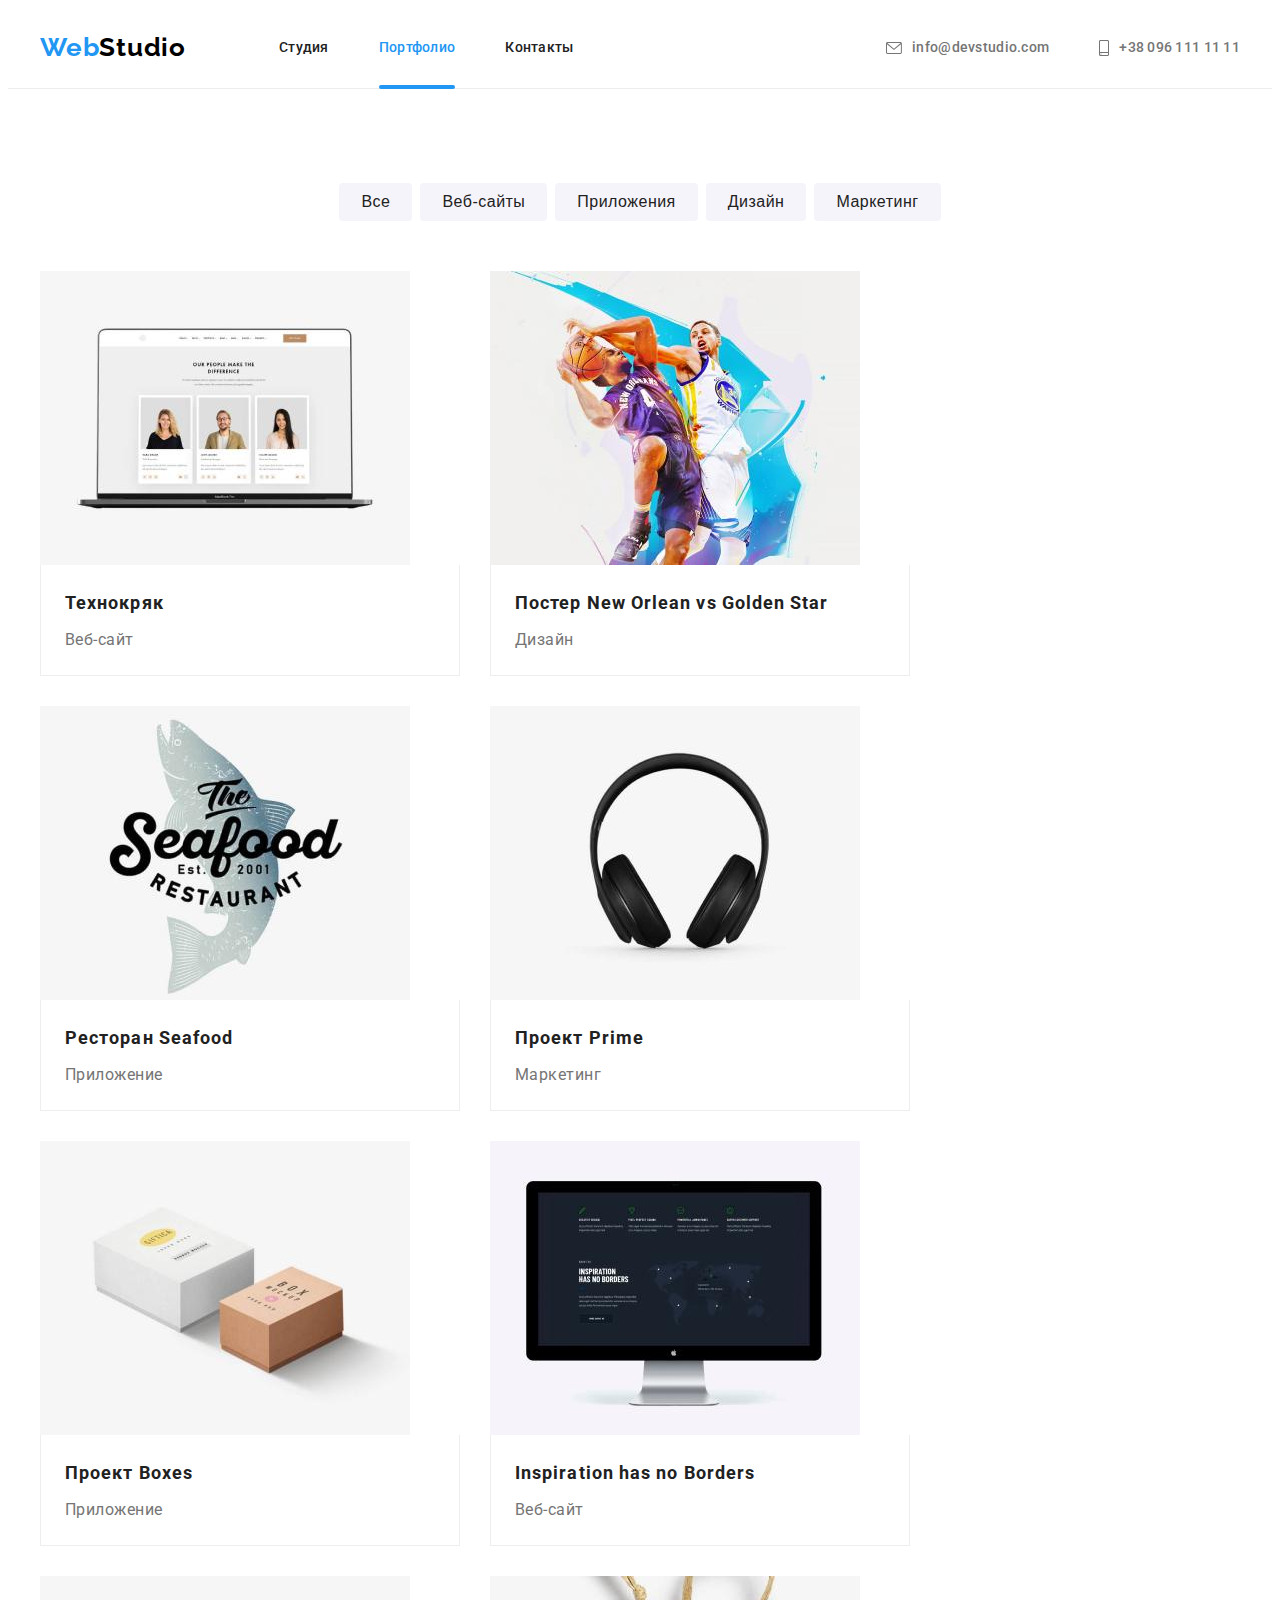
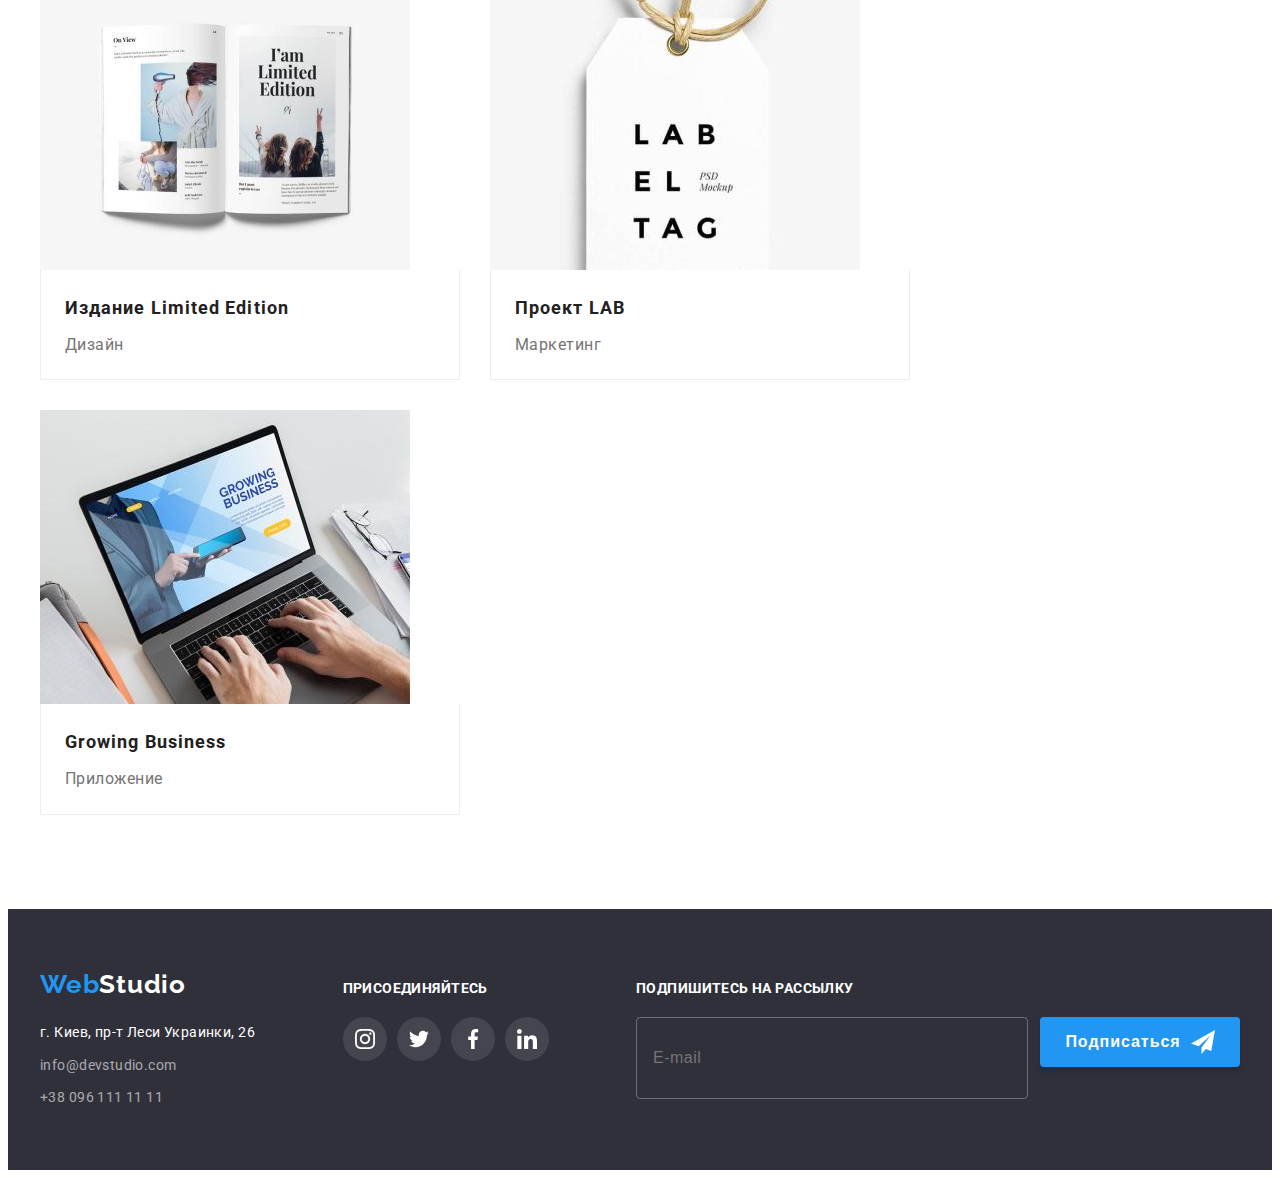
==== portfolio.html @ a5226fcf "переносит материалы дз7" ====
<!DOCTYPE html>
<html lang="en">
  <head>
    <meta charset="UTF-8" />
    <meta http-equiv="X-UA-Compatible" content="IE=edge" />
    <meta name="viewport" content="width=device-width, initial-scale=1.0" />
    <title>WebStudio</title>
    <link rel="preconnect" href="https://fonts.googleapis.com" />
    <link rel="preconnect" href="https://fonts.gstatic.com" crossorigin />
    <link
      href="https://fonts.googleapis.com/css2?family=Raleway:wght@700&family=Roboto:wght@400;500;700;900&display=swap"
      rel="stylesheet"
    />
    <link
      rel="stylesheet"
      href="https://cdnjs.cloudflare.com/ajax/libs/modern-normalize/1.1.0/modern-normalize.min.css"
      integrity="sha512-wpPYUAdjBVSE4KJnH1VR1HeZfpl1ub8YT/NKx4PuQ5NmX2tKuGu6U/JRp5y+Y8XG2tV+wKQpNHVUX03MfMFn9Q=="
      crossorigin="anonymous"
      referrerpolicy="no-referrer"
    />
    <link rel="stylesheet" href="./css/main.min.css" />
  </head>
  <body>
    <!-- шапка -->
    <header class="header">
      <div class="container header__container">
        <nav class="nav">
          <a
            href="./index.html"
            lang="en"
            class="logo logo--light-theme header__logo link"
            ><span class="logo--firstpart">Web</span>Studio</a
          >
          <ul class="list nav__list">
            <li class="nav__item">
              <a href="./index.html" class="nav__link link">Студия</a>
            </li>
            <li class="nav__item">
              <a
                href="./portfolio.html"
                class="nav__link link nav__link--active"
                >Портфолио</a
              >
            </li>
            <li class="nav__item">
              <a href="" class="nav__link link">Контакты</a>
            </li>
          </ul>
        </nav>
        <ul class="list header__contacts">
          <li class="header__item">
            <a href="mailto:info@devstudio.com" class="header__link link">
              <svg class="header__icon" width="16" height="12">
                <use href="./images/sprite.svg#icon-mail"></use>
              </svg>
              info@devstudio.com</a
            >
          </li>
          <li class="header__item">
            <a href="tel:+380961111111" class="header__link link">
              <svg class="header__icon" width="10" height="16">
                <use href="./images/sprite.svg#icon-smartphone"></use>
              </svg>
              +38 096 111 11 11</a
            >
          </li>
        </ul>
      </div>
    </header>

    <main>
      <section class="section">
        <div class="container">
          <h1 class="visually-hidden">Портфолио</h1>
          <!-- фильтр -->
          <ul class="list filter">
            <li class="filter__item">
              <button type="button" class="filter__btn">Все</button>
            </li>
            <li class="filter__item">
              <button type="button" class="filter__btn">Веб-сайты</button>
            </li>
            <li class="filter__item">
              <button type="button" class="filter__btn">Приложения</button>
            </li>
            <li class="filter__item">
              <button type="button" class="filter__btn">Дизайн</button>
            </li>
            <li class="filter__item">
              <button type="button" class="filter__btn">Маркетинг</button>
            </li>
          </ul>

          <!-- превью работ -->

          <ul class="list portfolio container__portfolio">
            <li class="card">
              <a href="" class="link">
                <div class="card__img">
                  <img
                    src="./images/tehnokryak.jpg"
                    alt="Технокряк"
                    width="370"
                    height="294"
                  />
                  <p class="card__overlay">
                    Технокряк это современная площадка распространения
                    коронавируса. Компании используют эту платформу для
                    цифрового шпионажа и атак на защищённые сервера конкурентов.
                  </p>
                </div>
                <div class="card__wrapper">
                  <h2 class="card__title">Технокряк</h2>
                  <p class="card__subtitle">Веб-сайт</p>
                </div>
              </a>
            </li>
            <li class="card">
              <a href="" class="link">
                <div class="card__img">
                  <img
                    src="./images/new-orlean.jpg"
                    alt="Постер New Orlean vs Golden Star"
                    width="370"
                    height="294"
                  />
                  <p class="card__overlay">
                    Технокряк это современная площадка распространения
                    коронавируса. Компании используют эту платформу для
                    цифрового шпионажа и атак на защищённые сервера конкурентов.
                  </p>
                </div>
                <div class="card__wrapper">
                  <h2 class="card__title">Постер New Orlean vs Golden Star</h2>
                  <p class="card__subtitle">Дизайн</p>
                </div>
              </a>
            </li>
            <li class="card">
              <a href="" class="link">
                <div class="card__img">
                  <img
                    src="./images/seafood.jpg"
                    alt="Ресторан Seafood"
                    width="370"
                    height="294"
                  />
                  <p class="card__overlay">
                    Технокряк это современная площадка распространения
                    коронавируса. Компании используют эту платформу для
                    цифрового шпионажа и атак на защищённые сервера конкурентов.
                  </p>
                </div>
                <div class="card__wrapper">
                  <h2 class="card__title">Ресторан Seafood</h2>
                  <p class="card__subtitle">Приложение</p>
                </div>
              </a>
            </li>
            <li class="card">
              <a href="" class="link">
                <div class="card__img">
                  <img
                    src="./images/prime.jpg"
                    alt="Проект Prime"
                    width="370"
                    height="294"
                  />
                  <p class="card__overlay">
                    Технокряк это современная площадка распространения
                    коронавируса. Компании используют эту платформу для
                    цифрового шпионажа и атак на защищённые сервера конкурентов.
                  </p>
                </div>
                <div class="card__wrapper">
                  <h2 class="card__title">Проект Prime</h2>
                  <p class="card__subtitle">Маркетинг</p>
                </div>
              </a>
            </li>
            <li class="card">
              <a href="" class="link">
                <div class="card__img">
                  <img
                    src="./images/boxes.jpg"
                    alt="Проект Boxes"
                    width="370"
                    height="294"
                  />
                  <p class="card__overlay">
                    Технокряк это современная площадка распространения
                    коронавируса. Компании используют эту платформу для
                    цифрового шпионажа и атак на защищённые сервера конкурентов.
                  </p>
                </div>
                <div class="card__wrapper">
                  <h2 class="card__title">Проект Boxes</h2>
                  <p class="card__subtitle">Приложение</p>
                </div>
              </a>
            </li>
            <li class="card">
              <a href="" class="link">
                <div class="card__img">
                  <img
                    src="./images/inspiration.jpg"
                    alt="Inspiration has no Borders"
                    width="370"
                    height="294"
                  />
                  <p class="card__overlay">
                    Технокряк это современная площадка распространения
                    коронавируса. Компании используют эту платформу для
                    цифрового шпионажа и атак на защищённые сервера конкурентов.
                  </p>
                </div>
                <div class="card__wrapper">
                  <h2 class="card__title">Inspiration has no Borders</h2>
                  <p class="card__subtitle">Веб-сайт</p>
                </div>
              </a>
            </li>
            <li class="card">
              <a href="" class="link">
                <div class="card__img">
                  <img
                    src="./images/limited-edition.jpg"
                    alt="Издание Limited Edition"
                    width="370"
                    height="294"
                  />
                  <p class="card__overlay">
                    Технокряк это современная площадка распространения
                    коронавируса. Компании используют эту платформу для
                    цифрового шпионажа и атак на защищённые сервера конкурентов.
                  </p>
                </div>
                <div class="card__wrapper">
                  <h2 class="card__title">Издание Limited Edition</h2>
                  <p class="card__subtitle">Дизайн</p>
                </div>
              </a>
            </li>
            <li class="card">
              <a href="" class="link">
                <div class="card__img">
                  <img
                    src="./images/lab.jpg"
                    alt="Проект LAB"
                    width="370"
                    height="294"
                  />
                  <p class="card__overlay">
                    Технокряк это современная площадка распространения
                    коронавируса. Компании используют эту платформу для
                    цифрового шпионажа и атак на защищённые сервера конкурентов.
                  </p>
                </div>
                <div class="card__wrapper">
                  <h2 class="card__title">Проект LAB</h2>
                  <p class="card__subtitle">Маркетинг</p>
                </div>
              </a>
            </li>
            <li class="card">
              <a href="" class="link">
                <div class="card__img">
                  <img
                    src="./images/growing-business.jpg"
                    alt="Growing Business"
                    width="370"
                    height="294"
                  />
                  <p class="card__overlay">
                    Технокряк это современная площадка распространения
                    коронавируса. Компании используют эту платформу для
                    цифрового шпионажа и атак на защищённые сервера конкурентов.
                  </p>
                </div>
                <div class="card__wrapper">
                  <h2 class="card__title">Growing Business</h2>
                  <p class="card__subtitle">Приложение</p>
                </div>
              </a>
            </li>
          </ul>
        </div>
      </section>
    </main>

    <!-- футер -->
    <footer class="footer">
      <div class="container footer__wrapper-general">
        <div class="footer__wrapper-left">
          <a href="" lang="en" class="logo footer__logo logo--dark-theme link"
            ><span class="logo--firstpart">Web</span>Studio</a
          >
          <address>
            <ul class="list">
              <li class="footer__address">
                <a
                  href="https://goo.gl/maps/CYhY1CC53SYA7jMLA"
                  target="_blank"
                  rel="noopener noreferrer"
                  class="footer__link footer__link--map link"
                  >г. Киев, пр-т Леси Украинки, 26</a
                >
              </li>
              <li class="footer__address">
                <a
                  href="mailto:info@devstudio.com"
                  class="footer__link footer__link--contact link"
                  >info@devstudio.com</a
                >
              </li>
              <li class="footer__address">
                <a
                  href="tel:+380961111111"
                  class="footer__link footer__link--contact link"
                  >+38 096 111 11 11</a
                >
              </li>
            </ul>
          </address>
        </div>
        <div class="footer__wrapper-center">
          <p lang="en" class="footer__title">присоединяйтесь</p>
          <ul class="social-list list">
            <li class="social-list__item">
              <a
                href=""
                class="social-list__link social-list__link--theme-dark"
              >
                <svg
                  class="social-list__icon social-list__icon--theme-dark"
                  width="20"
                  height="20"
                >
                  <use href="./images/sprite.svg#icon-instagram"></use>
                </svg>
              </a>
            </li>
            <li class="social-list__item">
              <a
                href=""
                class="social-list__link social-list__link--theme-dark"
              >
                <svg
                  class="social-list__icon social-list__icon--theme-dark"
                  width="20"
                  height="20"
                >
                  <use href="./images/sprite.svg#icon-twitter"></use>
                </svg>
              </a>
            </li>
            <li class="social-list__item">
              <a
                href=""
                class="social-list__link social-list__link--theme-dark"
              >
                <svg
                  class="social-list__icon social-list__icon--theme-dark"
                  width="20"
                  height="20"
                >
                  <use href="./images/sprite.svg#icon-facebook"></use>
                </svg>
              </a>
            </li>
            <li class="social-list__item">
              <a
                href=""
                class="social-list__link social-list__link--theme-dark"
              >
                <svg
                  class="social-list__icon social-list__icon--theme-dark"
                  width="20"
                  height="20"
                >
                  <use href="./images/sprite.svg#icon-linkedin"></use>
                </svg>
              </a>
            </li>
          </ul>
        </div>
        <div class="footer__wrapper-right">
          <p lang="en" class="footer__title">Подпишитесь на рассылку</p>
          <form action="#" class="footer__form">
            <label class="footer__field">
              <input
                type="email"
                class="footer__input"
                name="email"
                title="Введите электронный адрес в формате XXX@xxx.xxx"
                placeholder="E-mail"
                required
              />
            </label>
            <button class="button" type="submit">
              Подписаться
              <svg class="footer__icon" width="24" height="24">
                <use href="./images/sprite.svg#icon-icon-telegram"></use>
              </svg>
            </button>
          </form>
        </div>
      </div>
    </footer>
  </body>
</html>
---- css/main.min.css ----
:root{--primary-text-color: #212121;--second-text-color: #757575;--third-text-color: #ffffff;--accent-color: #2196f3;--logo-top-color: #000000;--second-decor-color: #f5f4fa;--address-tex-color: rgba(255, 255, 255, 0.6);--first-decor-color: #2f303a;--primary-background-color: #ffffff;--primary-icon-color: #afb1b8;--primary-font-family: "Roboto", sans-serif;--second-font-family: "Raleway", sans-serif;--transition: 250ms cubic-bezier(0.4, 0, 0.2, 1)}.visually-hidden{position:absolute;white-space:nowrap;width:1px;height:1px;overflow:hidden;border:0;padding:0;clip:rect(0 0 0 0);clip-path:inset(50%);margin:-1px}p,ul,h1,h2,h3,h4,h5{margin:0}img{display:block}ul{margin:0;padding:0}body{font-family:var(--primary-font-family)}button{cursor:pointer}.list{list-style:none}.link{text-decoration:none}.container{width:1200px;padding-left:15px;padding-right:15px;margin:0 auto}.section{padding-top:94px;padding-bottom:94px}.section__title{margin-bottom:50px;font-size:36px;line-height:1.17;letter-spacing:.03em;text-align:center;color:var(--primary-text-color)}.logo{font-family:var(--second-font-family);font-weight:700;font-size:26px;line-height:1.2;letter-spacing:.03em}.logo--firstpart{color:var(--accent-color)}.logo--light-theme{color:var(--logo-top-color)}.logo--dark-theme{color:var(--third-text-color)}.header__logo{margin-right:93px}.footer__logo{display:block;margin-bottom:20px}.button{display:flex;align-items:center;justify-content:center;width:200px;height:50px;border:none;border-radius:4px;padding:0;margin-left:auto;margin-right:auto;font-weight:700;font-size:16px;line-height:1.87;letter-spacing:.06em;text-align:center;color:var(--third-text-color);background-color:var(--accent-color);box-shadow:0px 4px 4px rgba(0,0,0,0.15)}.social-list{display:flex;justify-content:center}.social-list__item{width:44px;height:44px}.social-list__item:not(:last-child){margin-right:10px}.social-list__link{width:100%;height:100%;border-radius:50%;display:flex;align-items:center;justify-content:center;transition:background-color var(--transition)}.social-list__link:hover,.social-list__link:focus{background-color:var(--accent-color)}.social-list__icon{fill:var(--primary-icon-color);transition:fill var(--transition)}.social-list__link:hover .social-list__icon,.social-list__link:focus .social-list__icon{fill:var(--third-text-color)}.social-list__link--theme-dark{background-color:rgba(255,255,255,0.1)}.social-list__icon--theme-dark{fill:var(--third-text-color)}.social-list__link--theme-dark:hover .social-list__icon--theme-darkn,.social-list__link--theme-dark:focus .social-list__icon--theme-dark{fill:var(--third-text-color)}.backdrop{position:fixed;top:0;width:100vw;height:100vh;background-color:rgba(0,0,0,0.2);transition:opacity var(--transition),visibility var(--transition)}.backdrop.is-hidden{visibility:hidden;opacity:0;pointer-events:none}.modal{position:absolute;width:528px;min-height:581px;padding:40px;top:50%;left:50%;opacity:1;transform:translate(-50%, -50%);transition:opacity var(--transition);box-shadow:0px 1px 3px rgba(0,0,0,0.12),0px 1px 1px rgba(0,0,0,0.14),0px 2px 1px rgba(0,0,0,0.2);border-radius:4px;background-color:var(--primary-background-color)}.backdrop.is-hidden .modal{opacity:0;transition:opacity var(--transition)}.modal-close-btn{position:absolute;top:8px;right:8px;border:1px solid rgba(0,0,0,0.1);border-radius:50%;background-color:transparent;width:30px;height:30px;display:flex;align-items:center;justify-content:center}.modal-close-icon{transition:fill var(--transition)}.modal-close-btn:hover .modal-close-icon,.modal-close-btn:focus .modal-close-icon{fill:var(--accent-color)}.modal-form__title{margin-bottom:12px;font-weight:700;font-size:20px;line-height:1.15;letter-spacing:.03em;text-align:center;color:var(--primary-text-color)}.modal-form__field{display:flex;flex-direction:column;font-size:12px;line-height:1.17;letter-spacing:.01em;color:var(--second-text-color)}.modal-form__wrapper{position:relative;display:block;margin-bottom:10px;margin-top:4px}.modal-form__input{display:block;width:100%;height:40px;padding:0 0 0 42px;border:1px solid rgba(33,33,33,0.2);border-radius:4px;font-size:14px;line-height:1.14;letter-spacing:.01em;color:var(--second-text-color);transition:border-color var(--transition)}.modal-form__wrapper:hover .modal-form__input{border-color:var(--accent-color);cursor:pointer;outline:none}.modal-form__input .modal-form__input:focus{outline:none;border-color:var(--accent-color)}.modal-form__icon{position:absolute;top:50%;left:12px;transform:translateY(-50%);transition:fill var(--transition)}.modal-form__wrapper:hover .modal-form__icon,.modal-form__input:focus+.modal-form__icon{fill:var(--accent-color);cursor:pointer}.modal-form__comment{width:100%;height:120px;padding:12px 16px;margin-top:4px;margin-bottom:20px;border:1px solid rgba(33,33,33,0.2);border-radius:4px;resize:none;font-size:14px;line-height:1.14;letter-spacing:.01em;color:var(--second-text-color);transition:border-color var(--transition)}.modal-form__comment::placeholder{font-size:14px;color:rgba(117,117,117,0.5)}.modal-form__comment:focus,.modal-form__comment:hover{outline:none;border-color:var(--accent-color)}.modal-form__label{display:flex;align-items:center;justify-content:center;margin-bottom:30px;font-size:14px;line-height:1.71;letter-spacing:.03em;color:var(--second-text-color)}.modal-form__label::before{display:block;align-items:center;content:"";width:16px;height:15px;margin-right:8px;background-image:url(../images/check.svg);cursor:pointer;transition:background-image var(--transition)}.modal-form__checkbox:focus+.modal-form__label::before,.modal-form__checkbox:hover+.modal-form__label::before{background-image:url(../images/chack-blue.svg)}.modal-form__checkbox:checked+.modal-form__label::before{background-image:url(../images/accept.svg)}.modal-form__label--link{color:var(--accent-color)}.filter{display:flex;justify-content:center}.filter__item:not(:last-child){margin-right:8px}.filter__btn{display:block;padding:6px 22px;border:none;border-radius:4px;font-weight:500;font-size:16px;line-height:1.62;letter-spacing:.03em;text-align:center;color:var(--primary-text-color);background-color:var(--second-decor-color);transition:background-color var(--transition),color var(--transition),box-shadow var(--transition)}.filter__btn:hover,.filter__btn:focus{background-color:var(--accent-color);color:var(--third-text-color);box-shadow:0px 3px 1px rgba(0,0,0,0.1),0px 1px 2px rgba(0,0,0,0.08),0px 2px 2px rgba(0,0,0,0.12)}.card{flex-basis:calc(100% / 3 - 30px);margin-left:30px;margin-bottom:30px;transition:box-shadow var(--transition)}.card:hover,.card:focus{box-shadow:0px 1px 1px rgba(0,0,0,0.12),0px 4px 4px rgba(0,0,0,0.06),1px 4px 6px rgba(0,0,0,0.16)}.card__img{position:relative;overflow:hidden}.card__overlay{position:absolute;top:0;left:0;width:100%;height:100%;padding:63px 24px;font-size:18px;line-height:1.56;letter-spacing:.03em;color:var(--third-text-color);background-color:rgba(33,150,243,0.9);transform:translate(0, 100%);transition:transform var(--transition)}.card:hover .card__overlay,.card:focus .card__overlay{transform:translate(0, 0)}.card__wrapper{width:370px;padding:20px 24px;border-left:1px solid #eeeeee;border-right:1px solid #eeeeee;border-bottom:1px solid #eeeeee}.card__title{margin-bottom:4px;font-size:18px;line-height:2;letter-spacing:.06em;color:var(--primary-text-color)}.card__subtitle{font-size:16px;line-height:1.87;letter-spacing:.03em;color:var(--second-text-color)}.header{background-color:var(--primary-background-color);border-bottom:1px solid #ececec}.header__container{display:flex;align-items:center}.header__contacts{display:flex;align-items:center;margin-left:auto}.header__item{display:flex;align-items:center}.header__item:not(:last-child){margin-right:50px}.header__link{display:flex;align-items:center;font-weight:500;font-size:14px;line-height:1.14;letter-spacing:.02em;color:var(--second-text-color);transition:color var(--transition)}.header__link:hover,.header__link:focus{color:var(--accent-color)}.header__icon{fill:var(--second-text-color);margin-right:10px;transition:fill var(--transition)}.header__link:hover .header__icon,.header__link:focus .header__icon{fill:var(--accent-color)}.nav,.nav__list{display:flex;align-items:center}.nav__item{position:relative}.nav__item:not(:last-child){margin-right:50px}.nav__link{display:block;padding-top:32px;padding-bottom:32px;font-weight:500;font-size:14px;line-height:1.14;letter-spacing:.02em;color:var(--primary-text-color);cursor:pointer;transition:color var(--transition)}.nav__link:hover,.nav__link:focus{color:var(--accent-color)}.nav__link--active{color:var(--accent-color)}.nav__link--active::after{content:"";position:absolute;display:block;width:100%;height:4px;border-radius:2px;background-color:var(--accent-color);bottom:-1px}.hero{padding-top:200px;padding-bottom:200px;width:1600px;margin:0 auto;background-color:var(--first-decor-color);background-image:linear-gradient(rgba(47,48,58,0.4), rgba(47,48,58,0.4)),url(../images/hero-bg.jpg);background-repeat:no-repeat;background-position:center;background-size:cover}.hero__title{margin-left:auto;margin-right:auto;margin-bottom:30px;width:696px;font-weight:900;font-size:44px;line-height:1.36;letter-spacing:.06em;text-align:center;text-transform:uppercase;color:var(--third-text-color)}.benefits{padding-top:94px;background-color:var(--primary-background-color)}.benefits__list{display:flex;margin-left:-30px}.benefits__item{flex-basis:calc((100% - 3 * 30px) / 3);margin-left:30px}.benefits__img{display:flex;align-items:center;justify-content:center;width:100%;height:120px;margin-bottom:30px;border-radius:4px;background-color:var(--second-decor-color)}.benefits__title{margin-bottom:10px;font-size:14px;line-height:1.14;letter-spacing:.03em;text-transform:uppercase;color:var(--primary-text-color)}.benefits__text{font-size:14px;line-height:1.71;letter-spacing:.03em;color:var(--second-text-color)}.services{background-color:var(--primary-background-color)}.services__list{display:flex;margin-left:-30px}.services__item{position:relative;flex-basis:calc((100% - 3 * 30px) / 3);margin-left:30px}.services__text{position:absolute;display:block;width:100%;bottom:0;padding-top:27px;padding-bottom:27px;background-color:rgba(47,48,58,0.8);font-weight:700;font-size:14px;line-height:1.14;letter-spacing:.03em;text-align:center;text-transform:uppercase;color:var(--third-text-color)}.team{background-color:var(--second-decor-color)}.team__list{display:flex;flex-wrap:wrap;margin-left:-30px}.team__item{flex-basis:calc((100% - 4 * 30px) / 4);margin-left:30px;border-radius:0px 0px 4px 4px;background-color:var(--third-text-color);box-shadow:0px 1px 3px rgba(0,0,0,0.12),0px 1px 1px rgba(0,0,0,0.14),0px 2px 1px rgba(0,0,0,0.2)}.team__wrapper{padding-top:30px;padding-bottom:30px}.team__name{margin-bottom:10px;font-weight:500;font-size:16px;line-height:1.19;letter-spacing:.03em;text-align:center;color:var(--primary-text-color)}.team__position{margin-bottom:16px;font-size:16px;line-height:1.19;letter-spacing:.03em;text-align:center;color:var(--second-text-color)}.clients__list{display:flex;margin-left:-30px}.clients__item{flex-basis:calc((100% - 6 * 30px) / 6);margin-left:30px;height:92px;background-color:var(--primary-background-color)}.clients__link{display:flex;align-items:center;justify-content:center;height:100%;width:100%;border-radius:4px;border:1px solid #afb1b8;transition:border-color var(--transition)}.clients__link:hover,.clients__link:focus{border-color:var(--accent-color)}.clients__icon{fill:var(--primary-icon-color);transition:fill var(--transition)}.clients__link:hover .clients__icon,.clients__link:focus .clients__icon{fill:var(--accent-color)}.footer{background-color:var(--first-decor-color);padding-top:60px;padding-bottom:60px}.footer__wrapper-general{display:flex;align-items:baseline;justify-content:center}.footer__wrapper-left{display:block}.footer__address:not(:last-child){margin-bottom:9px}.footer__link{font-style:normal;font-size:14px;line-height:1.71;letter-spacing:.03em}.footer__link--map{color:var(--third-text-color)}.footer__link--contact{color:var(--address-tex-color)}.footer__wrapper-center{display:block;margin-right:auto;margin-left:auto}.footer__title{margin-bottom:20px;font-weight:700;font-size:14px;line-height:1.14;letter-spacing:.03em;text-transform:uppercase;color:var(--third-text-color)}.footer__wrapper-right{margin-right:0}.footer__form{display:flex;margin-top:20px}.footer__input{display:block;margin-right:12px;width:358px;height:50px;padding:15px 16px;border:1px solid rgba(255,255,255,0.3);border-radius:4px;font-size:16px;line-height:1.25;letter-spacing:.03em;color:rgba(255,255,255,0.6);background-color:transparent}.footer__icon{margin-left:10px}.portfolio{display:flex;flex-wrap:wrap}.container__portfolio{margin-left:-30px;margin-bottom:-30px;margin-top:50px}
/*# sourceMappingURL=main.min.css.map */
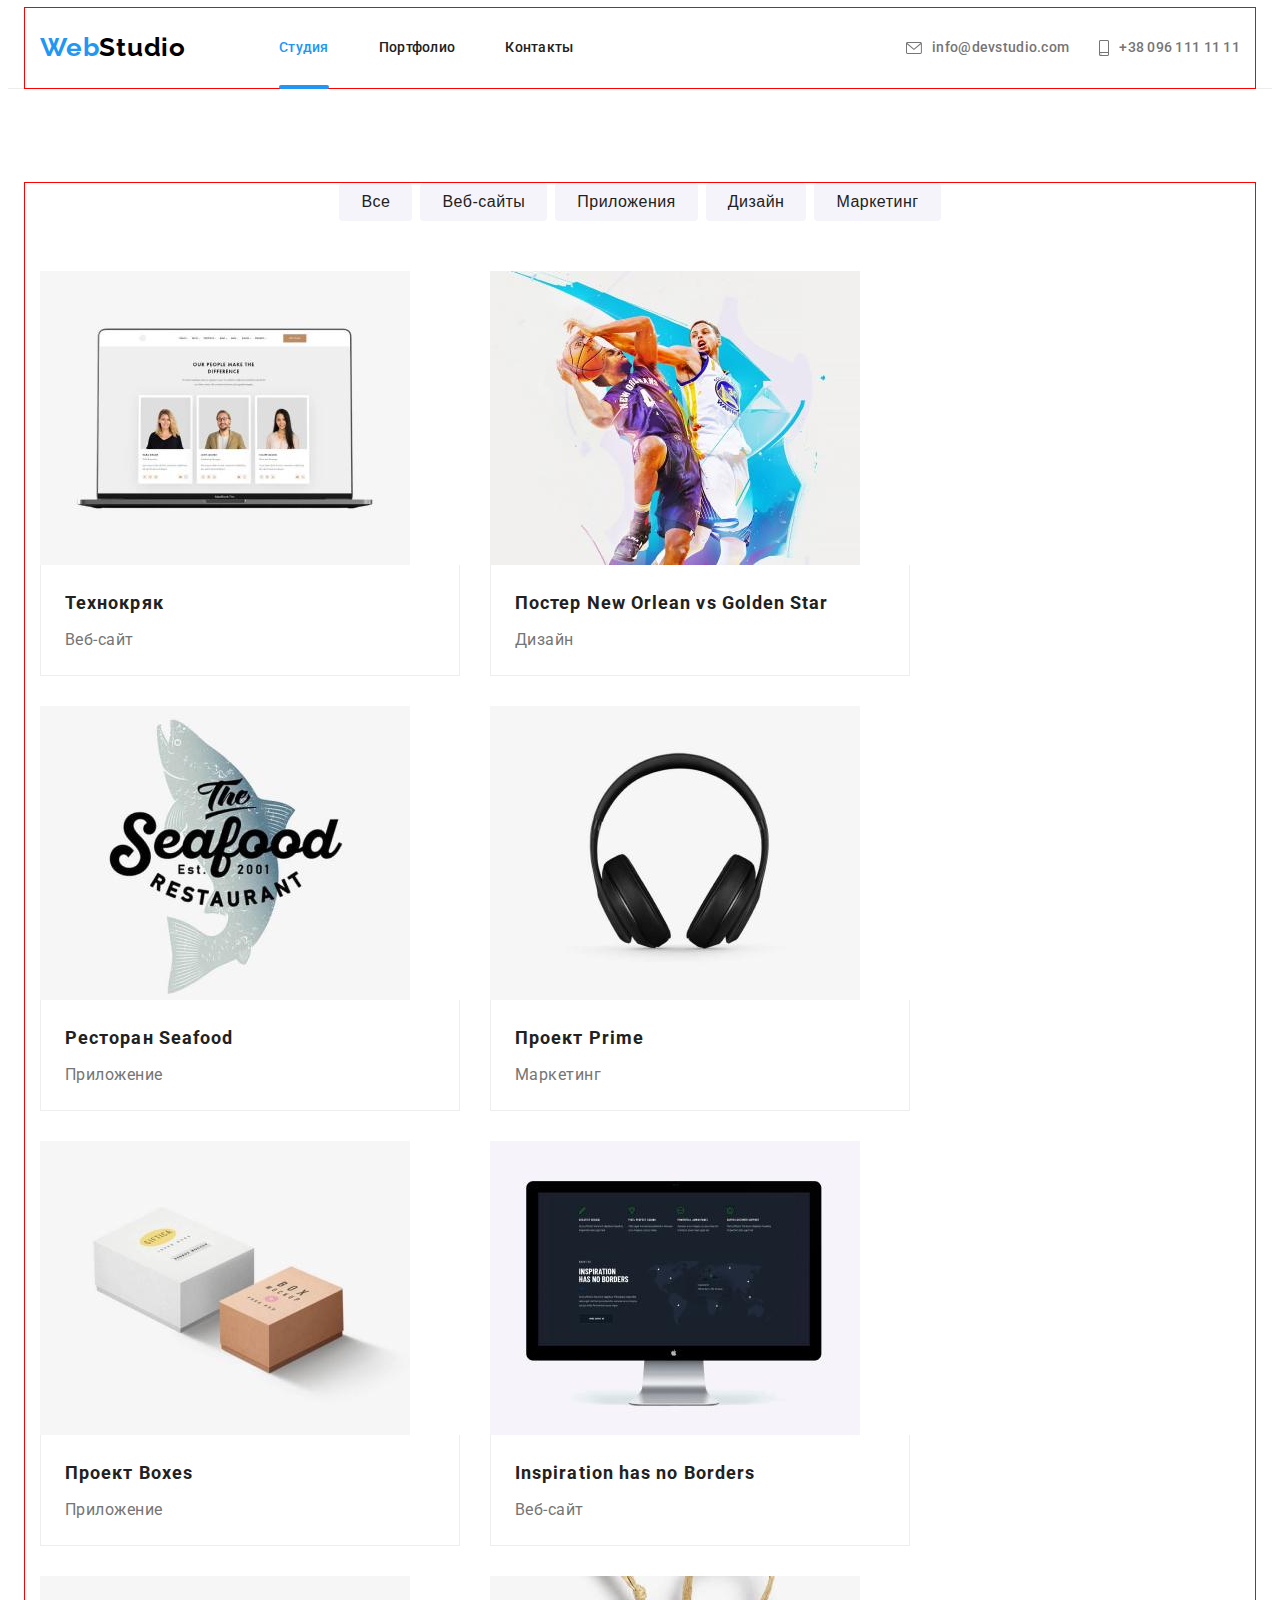
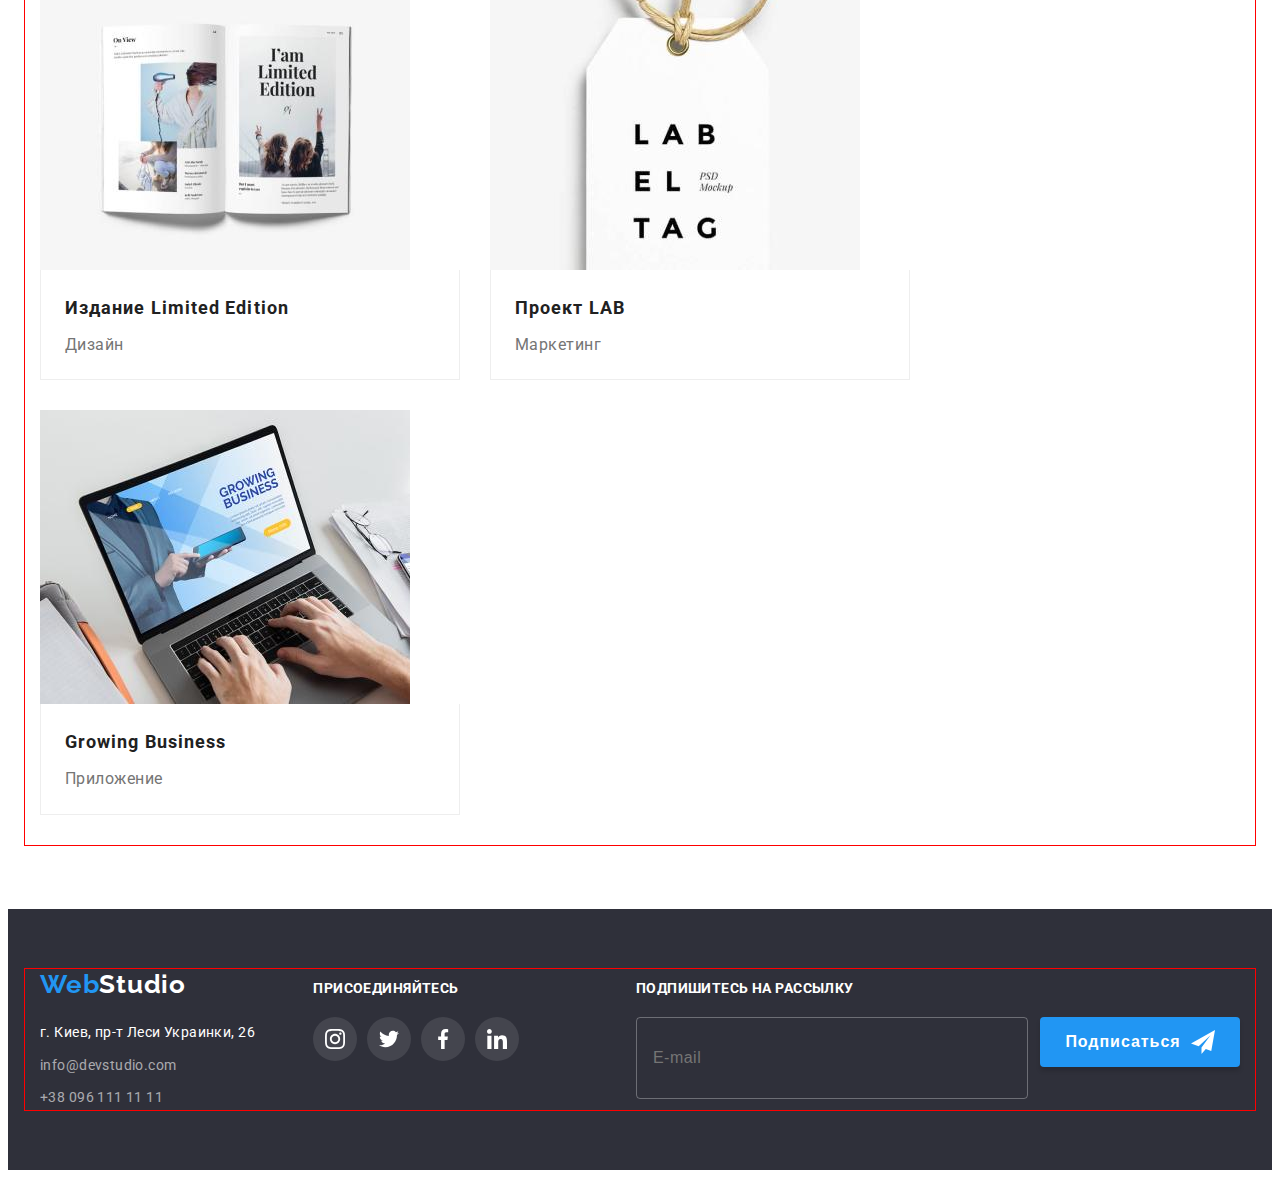
==== commit 9629b069: "адаптирует основные страницы и css" ====
--- a/portfolio.html
+++ b/portfolio.html
@@ -33,20 +33,71 @@
           >
           <ul class="list nav__list">
             <li class="nav__item">
-              <a href="./index.html" class="nav__link link">Студия</a>
+              <a href="./index.html" class="nav__link link nav__link--active"
+                >Студия</a
+              >
             </li>
             <li class="nav__item">
-              <a
-                href="./portfolio.html"
-                class="nav__link link nav__link--active"
-                >Портфолио</a
-              >
+              <a href="./portfolio.html" class="nav__link link">Портфолио</a>
             </li>
             <li class="nav__item">
               <a href="" class="nav__link link">Контакты</a>
             </li>
           </ul>
         </nav>
+
+        <!-- Mobile menu -->
+        <button class="nav__mobile-btn--burger" data-menu-open>
+          <svg class="nav__mobile-icon" width="40" height="40">
+            <use href="./images/sprite.svg#icon-mobile-menu"></use>
+          </svg>
+        </button>
+        <div class="nav__mobile-modal" data-menu>
+          <button class="nav__modal-btn--close" data-menu-close>
+            <svg class="nav__modal-icon" width="40" height="40">
+              <use href="./images/sprite.svg#icon-mobile-menu-close"></use>
+            </svg>
+          </button>
+
+          <ul class="list nav__modal-list">
+            <li class="nav__modal-item">
+              <a
+                href="./index.html"
+                class="nav__modal-link link nav__modal-link--active"
+                >Студия</a
+              >
+            </li>
+            <li class="nav__modal-item">
+              <a href="./portfolio.html" class="nav__modal-link link"
+                >Портфолио</a
+              >
+            </li>
+            <li class="nav__modal-item">
+              <a href="" class="nav__modal-link link">Контакты</a>
+            </li>
+          </ul>
+          <div>
+            <p class="nav__modal-tel">+38 096 111 11 11</p>
+            <p class="nav__modal-mail">info@devstudio.com</p>
+
+            <ul class="list nav__modal-social">
+              <li class="nav__social-item">
+                <a href="#" class="nav__social-link link">Instagram</a>
+              </li>
+              <li class="nav__social-item">
+                <a href="#" class="nav__social-link link">Twitter</a>
+              </li>
+              <li class="nav__social-item">
+                <a href="" class="nav__social-link link">Facebook</a>
+              </li>
+              <li class="nav__social-item">
+                <a href="" class="nav__social-link link">LinkedIn</a>
+              </li>
+            </ul>
+          </div>
+        </div>
+
+        <!-- Header contacts -->
         <ul class="list header__contacts">
           <li class="header__item">
             <a href="mailto:info@devstudio.com" class="header__link link">
@@ -407,5 +458,6 @@
         </div>
       </div>
     </footer>
+    <script src="./js/mobile-menu.js"></script>
   </body>
 </html>
--- a/css/main.min.css
+++ b/css/main.min.css
@@ -1,2 +1,2 @@
-:root{--primary-text-color: #212121;--second-text-color: #757575;--third-text-color: #ffffff;--accent-color: #2196f3;--logo-top-color: #000000;--second-decor-color: #f5f4fa;--address-tex-color: rgba(255, 255, 255, 0.6);--first-decor-color: #2f303a;--primary-background-color: #ffffff;--primary-icon-color: #afb1b8;--primary-font-family: "Roboto", sans-serif;--second-font-family: "Raleway", sans-serif;--transition: 250ms cubic-bezier(0.4, 0, 0.2, 1)}.visually-hidden{position:absolute;white-space:nowrap;width:1px;height:1px;overflow:hidden;border:0;padding:0;clip:rect(0 0 0 0);clip-path:inset(50%);margin:-1px}p,ul,h1,h2,h3,h4,h5{margin:0}img{display:block}ul{margin:0;padding:0}body{font-family:var(--primary-font-family)}button{cursor:pointer}.list{list-style:none}.link{text-decoration:none}.container{width:1200px;padding-left:15px;padding-right:15px;margin:0 auto}.section{padding-top:94px;padding-bottom:94px}.section__title{margin-bottom:50px;font-size:36px;line-height:1.17;letter-spacing:.03em;text-align:center;color:var(--primary-text-color)}.logo{font-family:var(--second-font-family);font-weight:700;font-size:26px;line-height:1.2;letter-spacing:.03em}.logo--firstpart{color:var(--accent-color)}.logo--light-theme{color:var(--logo-top-color)}.logo--dark-theme{color:var(--third-text-color)}.header__logo{margin-right:93px}.footer__logo{display:block;margin-bottom:20px}.button{display:flex;align-items:center;justify-content:center;width:200px;height:50px;border:none;border-radius:4px;padding:0;margin-left:auto;margin-right:auto;font-weight:700;font-size:16px;line-height:1.87;letter-spacing:.06em;text-align:center;color:var(--third-text-color);background-color:var(--accent-color);box-shadow:0px 4px 4px rgba(0,0,0,0.15)}.social-list{display:flex;justify-content:center}.social-list__item{width:44px;height:44px}.social-list__item:not(:last-child){margin-right:10px}.social-list__link{width:100%;height:100%;border-radius:50%;display:flex;align-items:center;justify-content:center;transition:background-color var(--transition)}.social-list__link:hover,.social-list__link:focus{background-color:var(--accent-color)}.social-list__icon{fill:var(--primary-icon-color);transition:fill var(--transition)}.social-list__link:hover .social-list__icon,.social-list__link:focus .social-list__icon{fill:var(--third-text-color)}.social-list__link--theme-dark{background-color:rgba(255,255,255,0.1)}.social-list__icon--theme-dark{fill:var(--third-text-color)}.social-list__link--theme-dark:hover .social-list__icon--theme-darkn,.social-list__link--theme-dark:focus .social-list__icon--theme-dark{fill:var(--third-text-color)}.backdrop{position:fixed;top:0;width:100vw;height:100vh;background-color:rgba(0,0,0,0.2);transition:opacity var(--transition),visibility var(--transition)}.backdrop.is-hidden{visibility:hidden;opacity:0;pointer-events:none}.modal{position:absolute;width:528px;min-height:581px;padding:40px;top:50%;left:50%;opacity:1;transform:translate(-50%, -50%);transition:opacity var(--transition);box-shadow:0px 1px 3px rgba(0,0,0,0.12),0px 1px 1px rgba(0,0,0,0.14),0px 2px 1px rgba(0,0,0,0.2);border-radius:4px;background-color:var(--primary-background-color)}.backdrop.is-hidden .modal{opacity:0;transition:opacity var(--transition)}.modal-close-btn{position:absolute;top:8px;right:8px;border:1px solid rgba(0,0,0,0.1);border-radius:50%;background-color:transparent;width:30px;height:30px;display:flex;align-items:center;justify-content:center}.modal-close-icon{transition:fill var(--transition)}.modal-close-btn:hover .modal-close-icon,.modal-close-btn:focus .modal-close-icon{fill:var(--accent-color)}.modal-form__title{margin-bottom:12px;font-weight:700;font-size:20px;line-height:1.15;letter-spacing:.03em;text-align:center;color:var(--primary-text-color)}.modal-form__field{display:flex;flex-direction:column;font-size:12px;line-height:1.17;letter-spacing:.01em;color:var(--second-text-color)}.modal-form__wrapper{position:relative;display:block;margin-bottom:10px;margin-top:4px}.modal-form__input{display:block;width:100%;height:40px;padding:0 0 0 42px;border:1px solid rgba(33,33,33,0.2);border-radius:4px;font-size:14px;line-height:1.14;letter-spacing:.01em;color:var(--second-text-color);transition:border-color var(--transition)}.modal-form__wrapper:hover .modal-form__input{border-color:var(--accent-color);cursor:pointer;outline:none}.modal-form__input .modal-form__input:focus{outline:none;border-color:var(--accent-color)}.modal-form__icon{position:absolute;top:50%;left:12px;transform:translateY(-50%);transition:fill var(--transition)}.modal-form__wrapper:hover .modal-form__icon,.modal-form__input:focus+.modal-form__icon{fill:var(--accent-color);cursor:pointer}.modal-form__comment{width:100%;height:120px;padding:12px 16px;margin-top:4px;margin-bottom:20px;border:1px solid rgba(33,33,33,0.2);border-radius:4px;resize:none;font-size:14px;line-height:1.14;letter-spacing:.01em;color:var(--second-text-color);transition:border-color var(--transition)}.modal-form__comment::placeholder{font-size:14px;color:rgba(117,117,117,0.5)}.modal-form__comment:focus,.modal-form__comment:hover{outline:none;border-color:var(--accent-color)}.modal-form__label{display:flex;align-items:center;justify-content:center;margin-bottom:30px;font-size:14px;line-height:1.71;letter-spacing:.03em;color:var(--second-text-color)}.modal-form__label::before{display:block;align-items:center;content:"";width:16px;height:15px;margin-right:8px;background-image:url(../images/check.svg);cursor:pointer;transition:background-image var(--transition)}.modal-form__checkbox:focus+.modal-form__label::before,.modal-form__checkbox:hover+.modal-form__label::before{background-image:url(../images/chack-blue.svg)}.modal-form__checkbox:checked+.modal-form__label::before{background-image:url(../images/accept.svg)}.modal-form__label--link{color:var(--accent-color)}.filter{display:flex;justify-content:center}.filter__item:not(:last-child){margin-right:8px}.filter__btn{display:block;padding:6px 22px;border:none;border-radius:4px;font-weight:500;font-size:16px;line-height:1.62;letter-spacing:.03em;text-align:center;color:var(--primary-text-color);background-color:var(--second-decor-color);transition:background-color var(--transition),color var(--transition),box-shadow var(--transition)}.filter__btn:hover,.filter__btn:focus{background-color:var(--accent-color);color:var(--third-text-color);box-shadow:0px 3px 1px rgba(0,0,0,0.1),0px 1px 2px rgba(0,0,0,0.08),0px 2px 2px rgba(0,0,0,0.12)}.card{flex-basis:calc(100% / 3 - 30px);margin-left:30px;margin-bottom:30px;transition:box-shadow var(--transition)}.card:hover,.card:focus{box-shadow:0px 1px 1px rgba(0,0,0,0.12),0px 4px 4px rgba(0,0,0,0.06),1px 4px 6px rgba(0,0,0,0.16)}.card__img{position:relative;overflow:hidden}.card__overlay{position:absolute;top:0;left:0;width:100%;height:100%;padding:63px 24px;font-size:18px;line-height:1.56;letter-spacing:.03em;color:var(--third-text-color);background-color:rgba(33,150,243,0.9);transform:translate(0, 100%);transition:transform var(--transition)}.card:hover .card__overlay,.card:focus .card__overlay{transform:translate(0, 0)}.card__wrapper{width:370px;padding:20px 24px;border-left:1px solid #eeeeee;border-right:1px solid #eeeeee;border-bottom:1px solid #eeeeee}.card__title{margin-bottom:4px;font-size:18px;line-height:2;letter-spacing:.06em;color:var(--primary-text-color)}.card__subtitle{font-size:16px;line-height:1.87;letter-spacing:.03em;color:var(--second-text-color)}.header{background-color:var(--primary-background-color);border-bottom:1px solid #ececec}.header__container{display:flex;align-items:center}.header__contacts{display:flex;align-items:center;margin-left:auto}.header__item{display:flex;align-items:center}.header__item:not(:last-child){margin-right:50px}.header__link{display:flex;align-items:center;font-weight:500;font-size:14px;line-height:1.14;letter-spacing:.02em;color:var(--second-text-color);transition:color var(--transition)}.header__link:hover,.header__link:focus{color:var(--accent-color)}.header__icon{fill:var(--second-text-color);margin-right:10px;transition:fill var(--transition)}.header__link:hover .header__icon,.header__link:focus .header__icon{fill:var(--accent-color)}.nav,.nav__list{display:flex;align-items:center}.nav__item{position:relative}.nav__item:not(:last-child){margin-right:50px}.nav__link{display:block;padding-top:32px;padding-bottom:32px;font-weight:500;font-size:14px;line-height:1.14;letter-spacing:.02em;color:var(--primary-text-color);cursor:pointer;transition:color var(--transition)}.nav__link:hover,.nav__link:focus{color:var(--accent-color)}.nav__link--active{color:var(--accent-color)}.nav__link--active::after{content:"";position:absolute;display:block;width:100%;height:4px;border-radius:2px;background-color:var(--accent-color);bottom:-1px}.hero{padding-top:200px;padding-bottom:200px;width:1600px;margin:0 auto;background-color:var(--first-decor-color);background-image:linear-gradient(rgba(47,48,58,0.4), rgba(47,48,58,0.4)),url(../images/hero-bg.jpg);background-repeat:no-repeat;background-position:center;background-size:cover}.hero__title{margin-left:auto;margin-right:auto;margin-bottom:30px;width:696px;font-weight:900;font-size:44px;line-height:1.36;letter-spacing:.06em;text-align:center;text-transform:uppercase;color:var(--third-text-color)}.benefits{padding-top:94px;background-color:var(--primary-background-color)}.benefits__list{display:flex;margin-left:-30px}.benefits__item{flex-basis:calc((100% - 3 * 30px) / 3);margin-left:30px}.benefits__img{display:flex;align-items:center;justify-content:center;width:100%;height:120px;margin-bottom:30px;border-radius:4px;background-color:var(--second-decor-color)}.benefits__title{margin-bottom:10px;font-size:14px;line-height:1.14;letter-spacing:.03em;text-transform:uppercase;color:var(--primary-text-color)}.benefits__text{font-size:14px;line-height:1.71;letter-spacing:.03em;color:var(--second-text-color)}.services{background-color:var(--primary-background-color)}.services__list{display:flex;margin-left:-30px}.services__item{position:relative;flex-basis:calc((100% - 3 * 30px) / 3);margin-left:30px}.services__text{position:absolute;display:block;width:100%;bottom:0;padding-top:27px;padding-bottom:27px;background-color:rgba(47,48,58,0.8);font-weight:700;font-size:14px;line-height:1.14;letter-spacing:.03em;text-align:center;text-transform:uppercase;color:var(--third-text-color)}.team{background-color:var(--second-decor-color)}.team__list{display:flex;flex-wrap:wrap;margin-left:-30px}.team__item{flex-basis:calc((100% - 4 * 30px) / 4);margin-left:30px;border-radius:0px 0px 4px 4px;background-color:var(--third-text-color);box-shadow:0px 1px 3px rgba(0,0,0,0.12),0px 1px 1px rgba(0,0,0,0.14),0px 2px 1px rgba(0,0,0,0.2)}.team__wrapper{padding-top:30px;padding-bottom:30px}.team__name{margin-bottom:10px;font-weight:500;font-size:16px;line-height:1.19;letter-spacing:.03em;text-align:center;color:var(--primary-text-color)}.team__position{margin-bottom:16px;font-size:16px;line-height:1.19;letter-spacing:.03em;text-align:center;color:var(--second-text-color)}.clients__list{display:flex;margin-left:-30px}.clients__item{flex-basis:calc((100% - 6 * 30px) / 6);margin-left:30px;height:92px;background-color:var(--primary-background-color)}.clients__link{display:flex;align-items:center;justify-content:center;height:100%;width:100%;border-radius:4px;border:1px solid #afb1b8;transition:border-color var(--transition)}.clients__link:hover,.clients__link:focus{border-color:var(--accent-color)}.clients__icon{fill:var(--primary-icon-color);transition:fill var(--transition)}.clients__link:hover .clients__icon,.clients__link:focus .clients__icon{fill:var(--accent-color)}.footer{background-color:var(--first-decor-color);padding-top:60px;padding-bottom:60px}.footer__wrapper-general{display:flex;align-items:baseline;justify-content:center}.footer__wrapper-left{display:block}.footer__address:not(:last-child){margin-bottom:9px}.footer__link{font-style:normal;font-size:14px;line-height:1.71;letter-spacing:.03em}.footer__link--map{color:var(--third-text-color)}.footer__link--contact{color:var(--address-tex-color)}.footer__wrapper-center{display:block;margin-right:auto;margin-left:auto}.footer__title{margin-bottom:20px;font-weight:700;font-size:14px;line-height:1.14;letter-spacing:.03em;text-transform:uppercase;color:var(--third-text-color)}.footer__wrapper-right{margin-right:0}.footer__form{display:flex;margin-top:20px}.footer__input{display:block;margin-right:12px;width:358px;height:50px;padding:15px 16px;border:1px solid rgba(255,255,255,0.3);border-radius:4px;font-size:16px;line-height:1.25;letter-spacing:.03em;color:rgba(255,255,255,0.6);background-color:transparent}.footer__icon{margin-left:10px}.portfolio{display:flex;flex-wrap:wrap}.container__portfolio{margin-left:-30px;margin-bottom:-30px;margin-top:50px}
+:root{--primary-text-color: #212121;--second-text-color: #757575;--third-text-color: #ffffff;--accent-color: #2196f3;--logo-top-color: #000000;--second-decor-color: #f5f4fa;--address-tex-color: rgba(255, 255, 255, 0.6);--first-decor-color: #2f303a;--primary-background-color: #ffffff;--primary-icon-color: #afb1b8;--primary-font-family: "Roboto", sans-serif;--second-font-family: "Raleway", sans-serif;--transition: 250ms cubic-bezier(0.4, 0, 0.2, 1)}.visually-hidden{position:absolute;white-space:nowrap;width:1px;height:1px;overflow:hidden;border:0;padding:0;clip:rect(0 0 0 0);clip-path:inset(50%);margin:-1px}html{scroll-behavior:smooth}p,ul,h1,h2,h3,h4,h5{margin:0}img{display:block;max-width:100%;height:auto}ul{margin:0;padding:0}body{font-family:var(--primary-font-family)}button{cursor:pointer}.list{list-style:none}.link{text-decoration:none}.container{padding-left:15px;padding-right:15px;margin-left:auto;margin-right:auto;outline:1px solid red}@media screen and (min-width: 480px){.container{width:480px}}@media screen and (min-width: 768px){.container{width:768px}}@media screen and (min-width: 1200px){.container{width:1200px}}.section{padding-top:60px;padding-bottom:60px}@media screen and (min-width: 1200px){.section{padding-top:94px;padding-bottom:94px}}.section__title{margin-bottom:30px;text-align:center;color:var(--primary-text-color);font-size:28px;line-height:1.17;letter-spacing:.03em}@media screen and (min-width: 1200px){.section__title{margin-bottom:50px;font-size:36px;line-height:1.17;letter-spacing:.03em}}.logo{font-family:var(--second-font-family);font-weight:700;font-size:26px;line-height:1.2;letter-spacing:.03em}.logo--firstpart{color:var(--accent-color)}.logo--light-theme{color:var(--logo-top-color)}.logo--dark-theme{color:var(--third-text-color)}@media screen and (min-width: 768px){.header__logo{margin-right:88px}}@media screen and (min-width: 1200px){.header__logo{margin-right:93px}}.footer__logo{display:block;margin-bottom:20px}@media screen and (max-width: 1199px){.footer__logo{text-align:center}}.button{display:flex;align-items:center;justify-content:center;width:200px;height:50px;border:none;border-radius:4px;padding:0;margin-left:auto;margin-right:auto;font-weight:700;font-size:16px;line-height:1.87;letter-spacing:.06em;text-align:center;color:var(--third-text-color);background-color:var(--accent-color);box-shadow:0px 4px 4px rgba(0,0,0,0.15)}.social-list{display:flex;justify-content:center}.social-list__item{width:44px;height:44px}.social-list__item:not(:last-child){margin-right:10px}.social-list__link{width:100%;height:100%;border-radius:50%;display:flex;align-items:center;justify-content:center;transition:background-color var(--transition)}.social-list__link:hover,.social-list__link:focus{background-color:var(--accent-color)}.social-list__icon{fill:var(--primary-icon-color);transition:fill var(--transition)}.social-list__link:hover .social-list__icon,.social-list__link:focus .social-list__icon{fill:var(--third-text-color)}.social-list__link--theme-dark{background-color:rgba(255,255,255,0.1)}.social-list__icon--theme-dark{fill:var(--third-text-color)}.social-list__link--theme-dark:hover .social-list__icon--theme-darkn,.social-list__link--theme-dark:focus .social-list__icon--theme-dark{fill:var(--third-text-color)}.filter{display:flex}@media screen and (max-width: 767px){.filter{flex-wrap:wrap}}@media screen and (min-width: 768px){.filter{justify-content:center}}@media screen and (max-width: 767px){.filter__item:nth-last-child(-n+2){margin-top:15px}}.filter__item:not(:last-child){margin-right:8px}.filter__btn{display:block;padding:6px 22px;border:none;border-radius:4px;font-weight:500;font-size:16px;line-height:1.62;letter-spacing:.03em;text-align:center;color:var(--primary-text-color);background-color:var(--second-decor-color);transition:background-color var(--transition),color var(--transition),box-shadow var(--transition)}.filter__btn:hover,.filter__btn:focus{background-color:var(--accent-color);color:var(--third-text-color);box-shadow:0px 3px 1px rgba(0,0,0,0.1),0px 1px 2px rgba(0,0,0,0.08),0px 2px 2px rgba(0,0,0,0.12)}.card{flex-basis:calc(100% / 3 - 30px);margin-left:30px;margin-bottom:30px;transition:box-shadow var(--transition)}.card:hover,.card:focus{box-shadow:0px 1px 1px rgba(0,0,0,0.12),0px 4px 4px rgba(0,0,0,0.06),1px 4px 6px rgba(0,0,0,0.16)}.card__img{position:relative;overflow:hidden}.card__overlay{position:absolute;top:0;left:0;width:100%;height:100%;padding:63px 24px;font-size:18px;line-height:1.56;letter-spacing:.03em;color:var(--third-text-color);background-color:rgba(33,150,243,0.9);transform:translate(0, 100%);transition:transform var(--transition)}.card:hover .card__overlay,.card:focus .card__overlay{transform:translate(0, 0)}.card__wrapper{width:370px;padding:20px 24px;border-left:1px solid #eeeeee;border-right:1px solid #eeeeee;border-bottom:1px solid #eeeeee}.card__title{margin-bottom:4px;font-size:18px;line-height:2;letter-spacing:.06em;color:var(--primary-text-color)}.card__subtitle{font-size:16px;line-height:1.87;letter-spacing:.03em;color:var(--second-text-color)}.header{background-color:var(--primary-background-color);border-bottom:1px solid #ececec}.header__container{display:flex;align-items:center;justify-content:space-between}@media screen and (max-width: 767px){.header__container{padding-top:10px;padding-bottom:10px}}.header__contacts{display:flex}@media screen and (max-width: 767px){.header__contacts{display:none}}@media screen and (min-width: 768px){.header__contacts{flex-direction:column}}@media screen and (min-width: 1200px){.header__contacts{flex-direction:row;justify-content:center}}@media screen and (min-width: 768px){.header__item:not(:last-child){margin-bottom:10px}}@media screen and (min-width: 1200px){.header__item:not(:last-child){margin-right:30px;margin-bottom:0}}.header__link{display:flex;align-items:center;font-weight:500;font-size:14px;line-height:1.14;letter-spacing:.02em;color:var(--second-text-color);transition:color var(--transition)}.header__link:hover,.header__link:focus{color:var(--accent-color)}.header__icon{fill:var(--second-text-color);margin-right:10px;transition:fill var(--transition)}.header__link:hover .header__icon,.header__link:focus .header__icon{fill:var(--accent-color)}@media screen and (min-width: 768px){.nav,.nav__list{display:flex;align-items:center}}@media screen and (max-width: 767px){.nav__item{display:none}}@media screen and (min-width: 767px){.nav__item{position:relative}.nav__item:not(:last-child){margin-right:50px}}.nav__link{display:block;padding-top:32px;padding-bottom:32px;font-weight:500;font-size:14px;line-height:1.14;letter-spacing:.02em;color:var(--primary-text-color);cursor:pointer;transition:color var(--transition)}.nav__link:hover,.nav__link:focus{color:var(--accent-color)}.nav__link--active{color:var(--accent-color)}.nav__link--active::after{content:"";position:absolute;display:block;width:100%;height:4px;border-radius:2px;background-color:var(--accent-color);bottom:-1px}.nav__mobile-btn--burger{background-color:transparent;cursor:pointer;border:none;padding:0;line-height:0;transition:fill var(--transition)}.nav__mobile-btn--burger:hover,.nav__mobile-btn--burger:focus{fill:var(--accent-color)}@media screen and (min-width: 768px){.nav__mobile-btn--burger{display:none}}.nav__mobile-modal{position:fixed;z-index:10;display:flex;flex-direction:column;justify-content:space-between;top:0;left:0;width:100vw;height:100vh;padding-left:40px;padding-top:48px;padding-bottom:48px;background-color:var(--primary-background-color);opacity:0;visibility:hidden;pointer-events:none;transition:opacity var(--transition)}.nav__mobile-modal.is-open{opacity:1;visibility:visible;pointer-events:all}.nav__modal-btn--close{position:absolute;top:10px;right:15px;border:none;cursor:pointer;border:none;padding:0;line-height:0;background-color:transparent;transition:fill var(--transition)}.nav__modal-btn--close:hover,.nav__modal-btn--close:focus{fill:var(--accent-color)}.nav__modal-item{font-weight:500;font-size:40px;line-height:1.18;letter-spacing:.02em}.nav__modal-item:not(:last-child){margin-bottom:32px}.nav__modal-link{display:block;cursor:pointer;color:inherit;transition:color var(--transition)}.nav__modal-link:hover,.nav__modal-link:focus{color:var(--accent-color)}@media screen and (max-width: 479px){.nav__modal-link{font-size:8vw}}.nav__modal-link--active{color:var(--accent-color)}.nav__modal-tel{font-weight:500;font-size:34px;line-height:1.18;letter-spacing:.02em;color:var(--accent-color)}@media screen and (max-width: 479px){.nav__modal-tel{font-size:7.1vw}}.nav__modal-mail{margin-top:32px;font-weight:500;font-size:24px;line-height:1.17;letter-spacing:.02em;color:var(--second-text-color)}@media screen and (max-width: 479px){.nav__modal-mail{font-size:5vw}}.nav__modal-social{display:flex;margin-top:64px}.nav__social-item{padding-right:10px}.nav__social-item:not(:first-child){padding-left:10px}.nav__social-item:not(:last-child){border-right:1px solid rgba(33,33,33,0.2)}.nav__social-link{font-weight:500;font-size:18px;line-height:1.22;letter-spacing:.02em;color:var(--accent-color)}@media screen and (max-width: 479px){.nav__social-link{font-size:3.7vw}}.hero{padding-top:118px;padding-bottom:118px;margin:0 auto;background-color:var(--first-decor-color);background-image:linear-gradient(rgba(47,48,58,0.4), rgba(47,48,58,0.4)),url(../images/hero-mob1x.jpg);background-repeat:no-repeat;background-position:center;background-size:cover;max-width:480px;height:400px}@media screen and (min-device-pixel-ratio: 2), (min-resolution: 192dpi), (min-resolution: 2dppx){.hero{background-image:linear-gradient(rgba(47,48,58,0.4), rgba(47,48,58,0.4)),url(../images/hero-mob2x.jpg)}}@media screen and (min-width: 768px){.hero{background-image:linear-gradient(rgba(47,48,58,0.4), rgba(47,48,58,0.4)),url(../images/hero-tablet1x.jpg);max-width:768px}}@media screen and (min-width: 768px) and (min-device-pixel-ratio: 2), screen and (min-width: 768px) and (min-resolution: 192dpi), screen and (min-width: 768px) and (min-resolution: 2dppx){.hero{background-image:linear-gradient(rgba(47,48,58,0.4), rgba(47,48,58,0.4)),url(../images/hero-tablet2x.jpg)}}@media screen and (min-width: 1200px){.hero{background-image:linear-gradient(rgba(47,48,58,0.4), rgba(47,48,58,0.4)),url(../images/hero-desctop1x.jpg);max-width:1600px;height:600px;padding-top:200px;padding-bottom:200px}}@media screen and (min-width: 1200px) and (min-device-pixel-ratio: 2), screen and (min-width: 1200px) and (min-resolution: 192dpi), screen and (min-width: 1200px) and (min-resolution: 2dppx){.hero{background-image:linear-gradient(rgba(47,48,58,0.4), rgba(47,48,58,0.4)),url(../images/hero-desctop2x.jpg)}}.hero__title{margin-left:auto;margin-right:auto;margin-bottom:30px;max-width:360px;font-weight:900;font-size:26px;line-height:1.62;letter-spacing:.06em;color:var(--third-text-color);text-align:center;text-transform:uppercase}@media screen and (min-width: 1200px){.hero__title{font-weight:900;font-size:44px;line-height:1.36;letter-spacing:.06em;max-width:696px}}@media screen and (max-width: 479px){.hero__title{font-size:5.4vw}}.benefits{padding-top:60px;padding-bottom:60px;background-color:var(--primary-background-color)}@media screen and (min-width: 1200px){.benefits{padding-top:94px}}@media screen and (min-width: 768px){.benefits__list{display:flex;margin-left:-30px;flex-wrap:wrap}}@media screen and (max-width: 767px){.benefits__item:not(:last-child){margin-bottom:30px}}@media screen and (min-width: 768px){.benefits__item{flex-basis:calc((100% - 2 * 30px) / 2);margin-left:30px;margin-bottom:30px}.benefits__item:nth-last-child(-n+2){margin-bottom:0}}@media screen and (min-width: 1200px){.benefits__item{flex-basis:calc((100% - 4 * 30px) / 4);margin-left:30px;margin-bottom:0}}.benefits__img{display:flex;align-items:center;justify-content:center;width:100%;height:120px;margin-bottom:30px;border-radius:4px;background-color:var(--second-decor-color)}.benefits__title{margin-bottom:10px;font-size:14px;line-height:1.14;letter-spacing:.03em;text-transform:uppercase;text-align:center;color:var(--primary-text-color)}@media screen and (min-width: 768px){.benefits__title{text-align:left}}.benefits__text{font-size:14px;line-height:1.71;letter-spacing:.03em;color:var(--second-text-color)}.services{background-color:var(--primary-background-color)}@media screen and (max-width: 1199px){.services{display:none}}.services__list{display:flex;margin-left:-30px}.services__item{position:relative;flex-basis:calc((100% - 3 * 30px) / 3);margin-left:30px}.services__text{position:absolute;display:block;width:100%;bottom:0;padding-top:27px;padding-bottom:27px;background-color:rgba(47,48,58,0.8);font-weight:700;font-size:14px;line-height:1.14;letter-spacing:.03em;text-align:center;text-transform:uppercase;color:var(--third-text-color)}.team{background-color:var(--second-decor-color)}@media screen and (min-width: 768px){.team__list{display:flex;flex-wrap:wrap;margin-left:-30px}}@media screen and (min-width: 1200px){.team__list{display:flex;flex-wrap:wrap;margin-left:-30px}}.team__item{border-radius:0px 0px 4px 4px;background-color:var(--third-text-color);box-shadow:0px 1px 3px rgba(0,0,0,0.12),0px 1px 1px rgba(0,0,0,0.14),0px 2px 1px rgba(0,0,0,0.2)}@media screen and (max-width: 767px){.team__item:not(:last-child){margin-bottom:30px}}@media screen and (min-width: 768px){.team__item{flex-basis:calc((100% - 2 * 30px) / 2);margin-left:30px;margin-bottom:30px}.team__item:nth-last-child(-n+2){margin-bottom:0}}@media screen and (min-width: 1200px){.team__item{flex-basis:calc((100% - 4 * 30px) / 4);margin-left:30px;margin-bottom:0}}.team__wrapper{padding-top:30px;padding-bottom:24px}@media screen and (min-width: 1200px){.team__wrapper{padding-bottom:30px}}.team__name{margin-bottom:10px;font-weight:500;font-size:16px;line-height:1.19;letter-spacing:.03em;text-align:center;color:var(--primary-text-color)}.team__position{margin-bottom:16px;font-size:16px;line-height:1.19;letter-spacing:.03em;text-align:center;color:var(--second-text-color)}.clients__list{display:flex;flex-wrap:wrap;margin-left:-30px}.clients__item{margin-left:30px;height:92px;background-color:var(--primary-background-color)}@media screen and (max-width: 767px){.clients__item{flex-basis:calc((100% - 2 * 30px) / 2);margin-bottom:30px}.clients__item:nth-last-child(-n+2){margin-bottom:0}}@media screen and (min-width: 768px){.clients__item{flex-basis:calc((100% - 3 * 30px) / 3);margin-bottom:30px}.clients__item:nth-last-child(-n+3){margin-bottom:0}}@media screen and (min-width: 1200px){.clients__item{flex-basis:calc((100% - 6 * 30px) / 6)}}.clients__link{display:flex;align-items:center;justify-content:center;height:100%;width:100%;border-radius:4px;border:1px solid #afb1b8;transition:border-color var(--transition)}.clients__link:hover,.clients__link:focus{border-color:var(--accent-color)}.clients__icon{fill:var(--primary-icon-color);transition:fill var(--transition)}.clients__link:hover .clients__icon,.clients__link:focus .clients__icon{fill:var(--accent-color)}.footer{background-color:var(--first-decor-color);padding-top:60px;padding-bottom:60px}@media screen and (min-width: 768px){.footer__wrapper-general{display:flex;flex-wrap:wrap}}@media screen and (min-width: 1200px){.footer__wrapper-general{display:flex;align-items:baseline;justify-content:center}}.footer__wrapper-left{display:block}@media screen and (max-width: 767px){.footer__wrapper-left{margin-bottom:60px}}@media screen and (min-width: 768px){.footer__wrapper-left{margin-left:61px}}@media screen and (min-width: 1200px){.footer__wrapper-left{margin-left:0}}@media screen and (max-width: 1199px){.footer__address{text-align:center}}@media screen and (max-width: 1199px){.footer__address:not(:last-child){margin-bottom:8px}}@media screen and (min-width: 1200px){.footer__address:not(:last-child){margin-bottom:9px}}.footer__link{font-style:normal;font-size:14px;line-height:1.71;letter-spacing:.03em}.footer__link--map{color:var(--third-text-color)}.footer__link--contact{color:var(--address-tex-color)}.footer__wrapper-center{display:block;margin-right:auto;margin-left:auto}@media screen and (max-width: 767px){.footer__wrapper-center{margin-bottom:60px}}@media screen and (min-width: 767px){.footer__wrapper-center{margin-right:74px}}@media screen and (min-width: 1200px){.footer__wrapper-center{margin-right:auto}}.footer__title{margin-bottom:20px;font-weight:700;font-size:14px;line-height:1.14;letter-spacing:.03em;text-transform:uppercase;color:var(--third-text-color)}@media screen and (max-width: 1199px){.footer__title{text-align:center}}@media screen and (min-width: 768px){.footer__title{padding-top:7px}}@media screen and (min-width: 1200px){.footer__title{padding-top:0}}.footer__wrapper-right{margin-right:0}@media screen and (min-width: 768px){.footer__wrapper-right{padding-top:60px;margin-left:auto;margin-right:auto}}@media screen and (min-width: 1200px){.footer__wrapper-right{padding-top:0;margin-right:0}}.footer__form{display:flex;margin-top:20px}@media screen and (max-width: 1199px){.footer__form{flex-direction:column}}@media screen and (max-width: 1199px){.footer__field{margin-bottom:20px}}.footer__input{display:block;margin-right:12px;height:50px;padding:15px 16px;border:1px solid rgba(255,255,255,0.3);border-radius:4px;font-size:16px;line-height:1.25;letter-spacing:.03em;color:rgba(255,255,255,0.6);background-color:transparent}@media screen and (max-width: 767px){.footer__input{width:100%}}@media screen and (min-width: 768px){.footer__input{width:450px}}@media screen and (min-width: 1200px){.footer__input{width:358px}}.footer__icon{margin-left:10px}@media screen and (min-width: 768px){.portfolio{display:flex;flex-wrap:wrap}}.container__portfolio{margin-left:-30px;margin-bottom:-30px}@media screen and (max-width: 767px){.container__portfolio{margin-top:40px}}@media screen and (min-width: 768px){.container__portfolio{margin-top:30px}}@media screen and (min-width: 1200px){.container__portfolio{margin-top:50px}}
 /*# sourceMappingURL=main.min.css.map */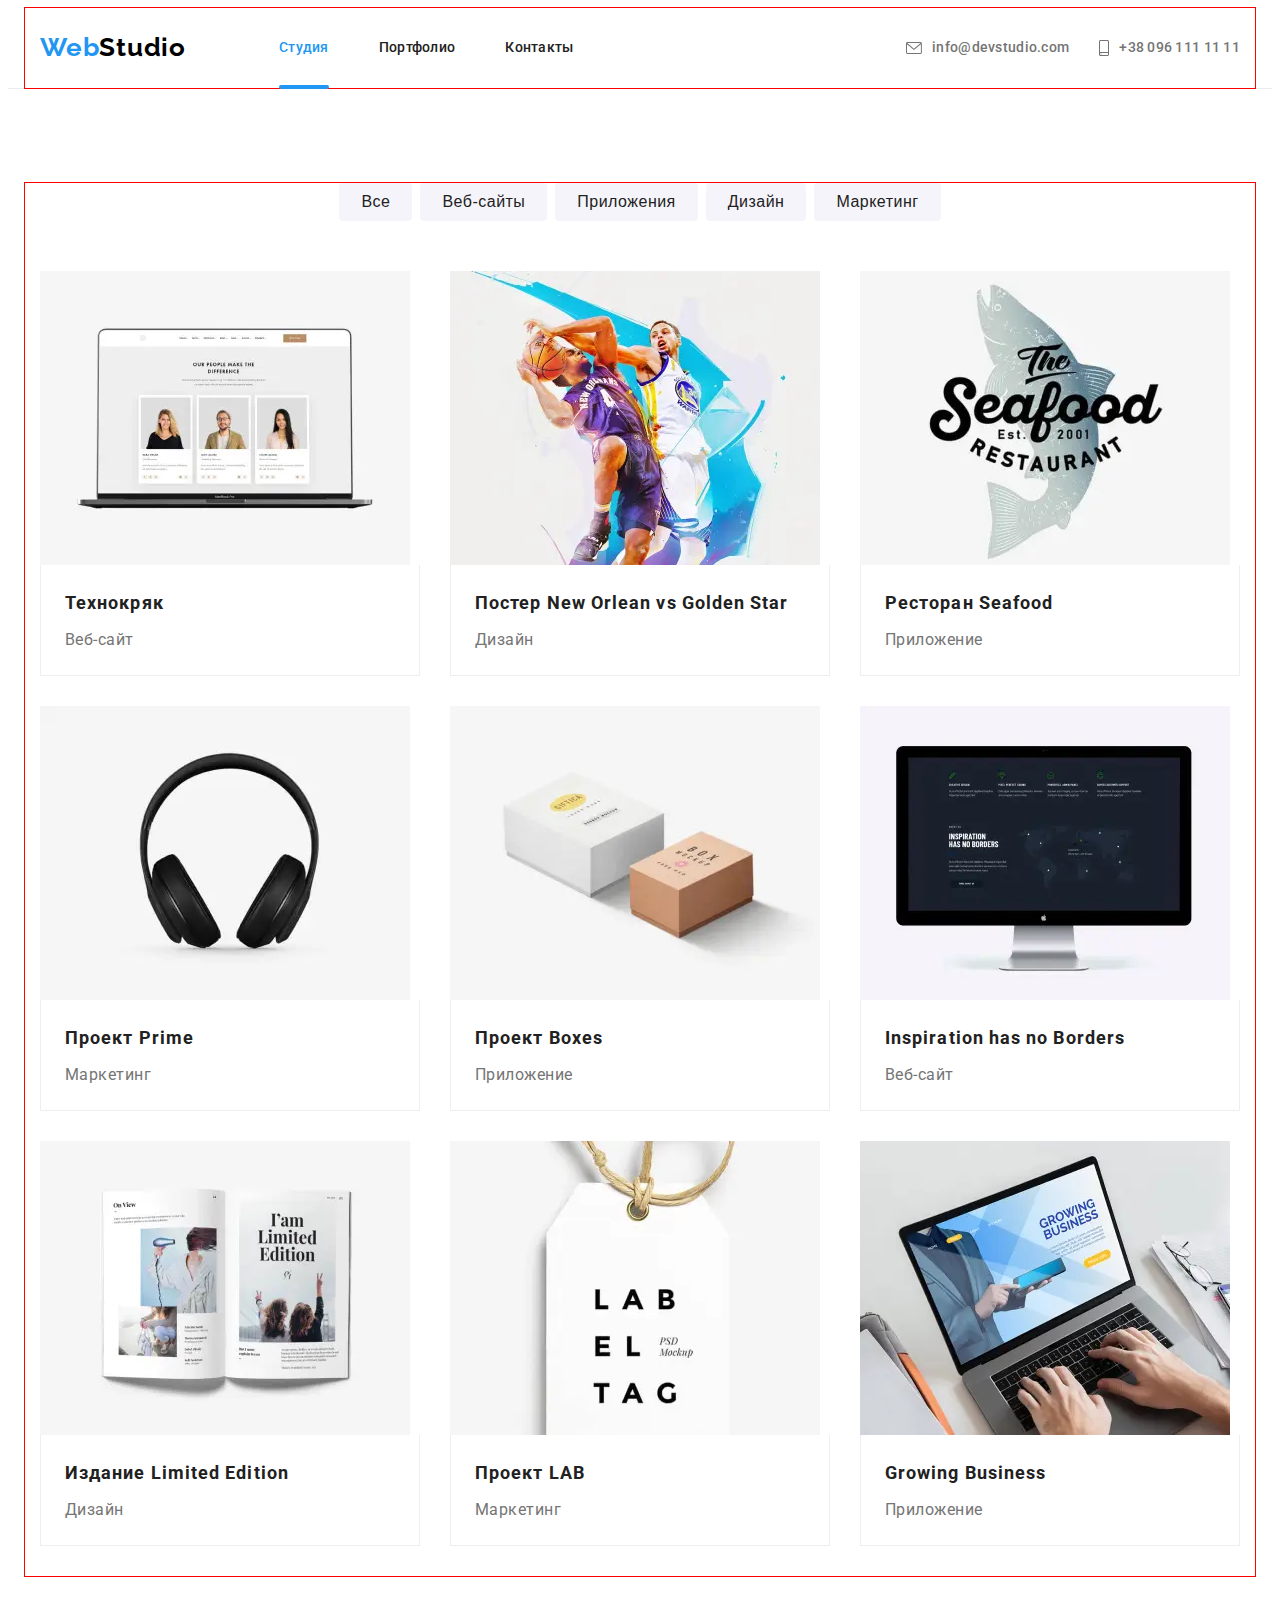
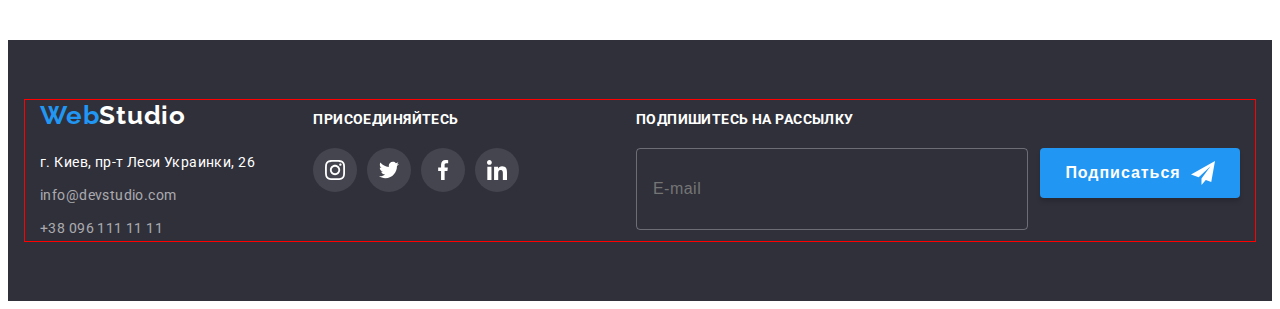
==== commit a856e6d6: "загружает адаптированные картинки в портфолио" ====
--- a/portfolio.html
+++ b/portfolio.html
@@ -148,12 +148,64 @@
             <li class="card">
               <a href="" class="link">
                 <div class="card__img">
-                  <img
-                    src="./images/tehnokryak.jpg"
-                    alt="Технокряк"
-                    width="370"
-                    height="294"
-                  />
+                  <picture>
+                    <source
+                      media="(min-width: 1200px)"
+                      srcset="
+                        ./images/cards/card1-desc1x.webp 1x,
+                        ./images/cards/card1-desc2x.webp 2x,
+                        ./images/cards/card1-desc3x.webp 3x
+                      "
+                      type="image/webp"
+                    />
+                    <source
+                      media="(min-width: 1200px)"
+                      srcset="
+                        ./images/cards/card1-desc1x.jpg 1x,
+                        ./images/cards/card1-desc2x.jpg 2x,
+                        ./images/cards/card1-desc3x.jpg 3x
+                      "
+                    />
+
+                    <source
+                      media="(min-width: 768px)"
+                      srcset="
+                        ./images/cards/card1-tab1x.webp 1x,
+                        ./images/cards/card1-tab2x.webp 2x,
+                        ./images/cards/card1-tab3x.webp 3x
+                      "
+                      type="image/webp"
+                    />
+                    <source
+                      media="(min-width: 768px)"
+                      srcset="
+                        ./images/cards/card1-tab1x.jpg 1x,
+                        ./images/cards/card1-tab2x.jpg 2x,
+                        ./images/cards/card1-tab3x.jpg 3x
+                      "
+                    />
+
+                    <source
+                      media="(max-width: 767px)"
+                      srcset="
+                        ./images/cards/card1-mob1x.webp 1x,
+                        ./images/cards/card1-mob2x.webp 2x,
+                        ./images/cards/card1-mob3x.webp 3x
+                      "
+                      type="image/webp"
+                    />
+                    <source
+                      media="(max-width: 767px)"
+                      srcset="
+                        ./images/cards/card1-mob1x.jpg 1x,
+                        ./images/cards/card1-mob2x.jpg 2x,
+                        ./images/cards/card1-mob3x.jpg 3x
+                      "
+                    />
+
+                    <img src="#" alt="Технокряк" />
+                  </picture>
+
                   <p class="card__overlay">
                     Технокряк это современная площадка распространения
                     коронавируса. Компании используют эту платформу для
@@ -169,12 +221,64 @@
             <li class="card">
               <a href="" class="link">
                 <div class="card__img">
-                  <img
-                    src="./images/new-orlean.jpg"
-                    alt="Постер New Orlean vs Golden Star"
-                    width="370"
-                    height="294"
-                  />
+                  <picture>
+                    <source
+                      media="(min-width: 1200px)"
+                      srcset="
+                        ./images/cards/card2-desc1x.webp 1x,
+                        ./images/cards/card2-desc2x.webp 2x,
+                        ./images/cards/card2-desc3x.webp 3x
+                      "
+                      type="image/webp"
+                    />
+                    <source
+                      media="(min-width: 1200px)"
+                      srcset="
+                        ./images/cards/card2-desc1x.jpg 1x,
+                        ./images/cards/card2-desc2x.jpg 2x,
+                        ./images/cards/card2-desc3x.jpg 3x
+                      "
+                    />
+
+                    <source
+                      media="(min-width: 768px)"
+                      srcset="
+                        ./images/cards/card2-tab1x.webp 1x,
+                        ./images/cards/card2-tab2x.webp 2x,
+                        ./images/cards/card2-tab3x.webp 3x
+                      "
+                      type="image/webp"
+                    />
+                    <source
+                      media="(min-width: 768px)"
+                      srcset="
+                        ./images/cards/card2-tab1x.jpg 1x,
+                        ./images/cards/card2-tab2x.jpg 2x,
+                        ./images/cards/card2-tab3x.jpg 3x
+                      "
+                    />
+
+                    <source
+                      media="(max-width: 767px)"
+                      srcset="
+                        ./images/cards/card2-mob1x.webp 1x,
+                        ./images/cards/card2-mob2x.webp 2x,
+                        ./images/cards/card2-mob3x.webp 3x
+                      "
+                      type="image/webp"
+                    />
+                    <source
+                      media="(max-width: 767px)"
+                      srcset="
+                        ./images/cards/card2-mob1x.jpg 1x,
+                        ./images/cards/card2-mob2x.jpg 2x,
+                        ./images/cards/card2-mob3x.jpg 3x
+                      "
+                    />
+
+                    <img src="#" alt="Постер New Orlean vs Golden Star" />
+                  </picture>
+
                   <p class="card__overlay">
                     Технокряк это современная площадка распространения
                     коронавируса. Компании используют эту платформу для
@@ -190,12 +294,64 @@
             <li class="card">
               <a href="" class="link">
                 <div class="card__img">
-                  <img
-                    src="./images/seafood.jpg"
-                    alt="Ресторан Seafood"
-                    width="370"
-                    height="294"
-                  />
+                  <picture>
+                    <source
+                      media="(min-width: 1200px)"
+                      srcset="
+                        ./images/cards/card3-desc1x.webp 1x,
+                        ./images/cards/card3-desc2x.webp 2x,
+                        ./images/cards/card3-desc3x.webp 3x
+                      "
+                      type="image/webp"
+                    />
+                    <source
+                      media="(min-width: 1200px)"
+                      srcset="
+                        ./images/cards/card3-desc1x.jpg 1x,
+                        ./images/cards/card3-desc2x.jpg 2x,
+                        ./images/cards/card3-desc3x.jpg 3x
+                      "
+                    />
+
+                    <source
+                      media="(min-width: 768px)"
+                      srcset="
+                        ./images/cards/card3-tab1x.webp 1x,
+                        ./images/cards/card3-tab2x.webp 2x,
+                        ./images/cards/card3-tab3x.webp 3x
+                      "
+                      type="image/webp"
+                    />
+                    <source
+                      media="(min-width: 768px)"
+                      srcset="
+                        ./images/cards/card3-tab1x.jpg 1x,
+                        ./images/cards/card3-tab2x.jpg 2x,
+                        ./images/cards/card3-tab3x.jpg 3x
+                      "
+                    />
+
+                    <source
+                      media="(max-width: 767px)"
+                      srcset="
+                        ./images/cards/card3-mob1x.webp 1x,
+                        ./images/cards/card3-mob2x.webp 2x,
+                        ./images/cards/card3-mob3x.webp 3x
+                      "
+                      type="image/webp"
+                    />
+                    <source
+                      media="(max-width: 767px)"
+                      srcset="
+                        ./images/cards/card3-mob1x.jpg 1x,
+                        ./images/cards/card3-mob2x.jpg 2x,
+                        ./images/cards/card3-mob3x.jpg 3x
+                      "
+                    />
+
+                    <img src="#" alt="Ресторан Seafood" />
+                  </picture>
+
                   <p class="card__overlay">
                     Технокряк это современная площадка распространения
                     коронавируса. Компании используют эту платформу для
@@ -211,12 +367,64 @@
             <li class="card">
               <a href="" class="link">
                 <div class="card__img">
-                  <img
-                    src="./images/prime.jpg"
-                    alt="Проект Prime"
-                    width="370"
-                    height="294"
-                  />
+                  <picture>
+                    <source
+                      media="(min-width: 1200px)"
+                      srcset="
+                        ./images/cards/card4-desc1x.webp 1x,
+                        ./images/cards/card4-desc2x.webp 2x,
+                        ./images/cards/card4-desc3x.webp 3x
+                      "
+                      type="image/webp"
+                    />
+                    <source
+                      media="(min-width: 1200px)"
+                      srcset="
+                        ./images/cards/card4-desc1x.jpg 1x,
+                        ./images/cards/card4-desc2x.jpg 2x,
+                        ./images/cards/card4-desc3x.jpg 3x
+                      "
+                    />
+
+                    <source
+                      media="(min-width: 768px)"
+                      srcset="
+                        ./images/cards/card4-tab1x.webp 1x,
+                        ./images/cards/card4-tab2x.webp 2x,
+                        ./images/cards/card4-tab3x.webp 3x
+                      "
+                      type="image/webp"
+                    />
+                    <source
+                      media="(min-width: 768px)"
+                      srcset="
+                        ./images/cards/card4-tab1x.jpg 1x,
+                        ./images/cards/card4-tab2x.jpg 2x,
+                        ./images/cards/card4-tab3x.jpg 3x
+                      "
+                    />
+
+                    <source
+                      media="(max-width: 767px)"
+                      srcset="
+                        ./images/cards/card4-mob1x.webp 1x,
+                        ./images/cards/card4-mob2x.webp 2x,
+                        ./images/cards/card4-mob3x.webp 3x
+                      "
+                      type="image/webp"
+                    />
+                    <source
+                      media="(max-width: 767px)"
+                      srcset="
+                        ./images/cards/card4-mob1x.jpg 1x,
+                        ./images/cards/card4-mob2x.jpg 2x,
+                        ./images/cards/card4-mob3x.jpg 3x
+                      "
+                    />
+
+                    <img src="#" alt="Проект Prime" />
+                  </picture>
+
                   <p class="card__overlay">
                     Технокряк это современная площадка распространения
                     коронавируса. Компании используют эту платформу для
@@ -232,12 +440,64 @@
             <li class="card">
               <a href="" class="link">
                 <div class="card__img">
-                  <img
-                    src="./images/boxes.jpg"
-                    alt="Проект Boxes"
-                    width="370"
-                    height="294"
-                  />
+                  <picture>
+                    <source
+                      media="(min-width: 1200px)"
+                      srcset="
+                        ./images/cards/card5-desc1x.webp 1x,
+                        ./images/cards/card5-desc2x.webp 2x,
+                        ./images/cards/card5-desc3x.webp 3x
+                      "
+                      type="image/webp"
+                    />
+                    <source
+                      media="(min-width: 1200px)"
+                      srcset="
+                        ./images/cards/card5-desc1x.jpg 1x,
+                        ./images/cards/card5-desc2x.jpg 2x,
+                        ./images/cards/card5-desc3x.jpg 3x
+                      "
+                    />
+
+                    <source
+                      media="(min-width: 768px)"
+                      srcset="
+                        ./images/cards/card5-tab1x.webp 1x,
+                        ./images/cards/card5-tab2x.webp 2x,
+                        ./images/cards/card5-tab3x.webp 3x
+                      "
+                      type="image/webp"
+                    />
+                    <source
+                      media="(min-width: 768px)"
+                      srcset="
+                        ./images/cards/card5-tab1x.jpg 1x,
+                        ./images/cards/card5-tab2x.jpg 2x,
+                        ./images/cards/card5-tab3x.jpg 3x
+                      "
+                    />
+
+                    <source
+                      media="(max-width: 767px)"
+                      srcset="
+                        ./images/cards/card5-mob1x.webp 1x,
+                        ./images/cards/card5-mob2x.webp 2x,
+                        ./images/cards/card5-mob3x.webp 3x
+                      "
+                      type="image/webp"
+                    />
+                    <source
+                      media="(max-width: 767px)"
+                      srcset="
+                        ./images/cards/card5-mob1x.jpg 1x,
+                        ./images/cards/card5-mob2x.jpg 2x,
+                        ./images/cards/card5-mob3x.jpg 3x
+                      "
+                    />
+
+                    <img src="#" alt="Проект Boxes" />
+                  </picture>
+
                   <p class="card__overlay">
                     Технокряк это современная площадка распространения
                     коронавируса. Компании используют эту платформу для
@@ -253,12 +513,64 @@
             <li class="card">
               <a href="" class="link">
                 <div class="card__img">
-                  <img
-                    src="./images/inspiration.jpg"
-                    alt="Inspiration has no Borders"
-                    width="370"
-                    height="294"
-                  />
+                  <picture>
+                    <source
+                      media="(min-width: 1200px)"
+                      srcset="
+                        ./images/cards/card6-desc1x.webp 1x,
+                        ./images/cards/card6-desc2x.webp 2x,
+                        ./images/cards/card6-desc3x.webp 3x
+                      "
+                      type="image/webp"
+                    />
+                    <source
+                      media="(min-width: 1200px)"
+                      srcset="
+                        ./images/cards/card6-desc1x.jpg 1x,
+                        ./images/cards/card6-desc2x.jpg 2x,
+                        ./images/cards/card6-desc3x.jpg 3x
+                      "
+                    />
+
+                    <source
+                      media="(min-width: 768px)"
+                      srcset="
+                        ./images/cards/card6-tab1x.webp 1x,
+                        ./images/cards/card6-tab2x.webp 2x,
+                        ./images/cards/card6-tab3x.webp 3x
+                      "
+                      type="image/webp"
+                    />
+                    <source
+                      media="(min-width: 768px)"
+                      srcset="
+                        ./images/cards/card6-tab1x.jpg 1x,
+                        ./images/cards/card6-tab2x.jpg 2x,
+                        ./images/cards/card6-tab3x.jpg 3x
+                      "
+                    />
+
+                    <source
+                      media="(max-width: 767px)"
+                      srcset="
+                        ./images/cards/card6-mob1x.webp 1x,
+                        ./images/cards/card6-mob2x.webp 2x,
+                        ./images/cards/card6-mob3x.webp 3x
+                      "
+                      type="image/webp"
+                    />
+                    <source
+                      media="(max-width: 767px)"
+                      srcset="
+                        ./images/cards/card6-mob1x.jpg 1x,
+                        ./images/cards/card6-mob2x.jpg 2x,
+                        ./images/cards/card6-mob3x.jpg 3x
+                      "
+                    />
+
+                    <img src="#" alt="Inspiration has no Borders" />
+                  </picture>
+
                   <p class="card__overlay">
                     Технокряк это современная площадка распространения
                     коронавируса. Компании используют эту платформу для
@@ -274,12 +586,64 @@
             <li class="card">
               <a href="" class="link">
                 <div class="card__img">
-                  <img
-                    src="./images/limited-edition.jpg"
-                    alt="Издание Limited Edition"
-                    width="370"
-                    height="294"
-                  />
+                  <picture>
+                    <source
+                      media="(min-width: 1200px)"
+                      srcset="
+                        ./images/cards/card7-desc1x.webp 1x,
+                        ./images/cards/card7-desc2x.webp 2x,
+                        ./images/cards/card7-desc3x.webp 3x
+                      "
+                      type="image/webp"
+                    />
+                    <source
+                      media="(min-width: 1200px)"
+                      srcset="
+                        ./images/cards/card7-desc1x.jpg 1x,
+                        ./images/cards/card7-desc2x.jpg 2x,
+                        ./images/cards/card7-desc3x.jpg 3x
+                      "
+                    />
+
+                    <source
+                      media="(min-width: 768px)"
+                      srcset="
+                        ./images/cards/card7-tab1x.webp 1x,
+                        ./images/cards/card7-tab2x.webp 2x,
+                        ./images/cards/card7-tab3x.webp 3x
+                      "
+                      type="image/webp"
+                    />
+                    <source
+                      media="(min-width: 768px)"
+                      srcset="
+                        ./images/cards/card7-tab1x.jpg 1x,
+                        ./images/cards/card7-tab2x.jpg 2x,
+                        ./images/cards/card7-tab3x.jpg 3x
+                      "
+                    />
+
+                    <source
+                      media="(max-width: 767px)"
+                      srcset="
+                        ./images/cards/card7-mob1x.webp 1x,
+                        ./images/cards/card7-mob2x.webp 2x,
+                        ./images/cards/card7-mob3x.webp 3x
+                      "
+                      type="image/webp"
+                    />
+                    <source
+                      media="(max-width: 767px)"
+                      srcset="
+                        ./images/cards/card7-mob1x.jpg 1x,
+                        ./images/cards/card7-mob2x.jpg 2x,
+                        ./images/cards/card7-mob3x.jpg 3x
+                      "
+                    />
+
+                    <img src="#" alt="Издание Limited Edition" />
+                  </picture>
+
                   <p class="card__overlay">
                     Технокряк это современная площадка распространения
                     коронавируса. Компании используют эту платформу для
@@ -295,12 +659,64 @@
             <li class="card">
               <a href="" class="link">
                 <div class="card__img">
-                  <img
-                    src="./images/lab.jpg"
-                    alt="Проект LAB"
-                    width="370"
-                    height="294"
-                  />
+                  <picture>
+                    <source
+                      media="(min-width: 1200px)"
+                      srcset="
+                        ./images/cards/card8-desc1x.webp 1x,
+                        ./images/cards/card8-desc2x.webp 2x,
+                        ./images/cards/card8-desc3x.webp 3x
+                      "
+                      type="image/webp"
+                    />
+                    <source
+                      media="(min-width: 1200px)"
+                      srcset="
+                        ./images/cards/card8-desc1x.jpg 1x,
+                        ./images/cards/card8-desc2x.jpg 2x,
+                        ./images/cards/card8-desc3x.jpg 3x
+                      "
+                    />
+
+                    <source
+                      media="(min-width: 768px)"
+                      srcset="
+                        ./images/cards/card8-tab1x.webp 1x,
+                        ./images/cards/card8-tab2x.webp 2x,
+                        ./images/cards/card8-tab3x.webp 3x
+                      "
+                      type="image/webp"
+                    />
+                    <source
+                      media="(min-width: 768px)"
+                      srcset="
+                        ./images/cards/card8-tab1x.jpg 1x,
+                        ./images/cards/card8-tab2x.jpg 2x,
+                        ./images/cards/card8-tab3x.jpg 3x
+                      "
+                    />
+
+                    <source
+                      media="(max-width: 767px)"
+                      srcset="
+                        ./images/cards/card8-mob1x.webp 1x,
+                        ./images/cards/card8-mob2x.webp 2x,
+                        ./images/cards/card8-mob3x.webp 3x
+                      "
+                      type="image/webp"
+                    />
+                    <source
+                      media="(max-width: 767px)"
+                      srcset="
+                        ./images/cards/card8-mob1x.jpg 1x,
+                        ./images/cards/card8-mob2x.jpg 2x,
+                        ./images/cards/card8-mob3x.jpg 3x
+                      "
+                    />
+
+                    <img src="#" alt="Проект LAB" />
+                  </picture>
+
                   <p class="card__overlay">
                     Технокряк это современная площадка распространения
                     коронавируса. Компании используют эту платформу для
@@ -316,12 +732,64 @@
             <li class="card">
               <a href="" class="link">
                 <div class="card__img">
-                  <img
-                    src="./images/growing-business.jpg"
-                    alt="Growing Business"
-                    width="370"
-                    height="294"
-                  />
+                  <picture>
+                    <source
+                      media="(min-width: 1200px)"
+                      srcset="
+                        ./images/cards/card9-desc1x.webp 1x,
+                        ./images/cards/card9-desc2x.webp 2x,
+                        ./images/cards/card9-desc3x.webp 3x
+                      "
+                      type="image/webp"
+                    />
+                    <source
+                      media="(min-width: 1200px)"
+                      srcset="
+                        ./images/cards/card9-desc1x.jpg 1x,
+                        ./images/cards/card9-desc2x.jpg 2x,
+                        ./images/cards/card9-desc3x.jpg 3x
+                      "
+                    />
+
+                    <source
+                      media="(min-width: 768px)"
+                      srcset="
+                        ./images/cards/card9-tab1x.webp 1x,
+                        ./images/cards/card9-tab2x.webp 2x,
+                        ./images/cards/card9-tab3x.webp 3x
+                      "
+                      type="image/webp"
+                    />
+                    <source
+                      media="(min-width: 768px)"
+                      srcset="
+                        ./images/cards/card9-tab1x.jpg 1x,
+                        ./images/cards/card9-tab2x.jpg 2x,
+                        ./images/cards/card9-tab3x.jpg 3x
+                      "
+                    />
+
+                    <source
+                      media="(max-width: 767px)"
+                      srcset="
+                        ./images/cards/card9-mob1x.webp 1x,
+                        ./images/cards/card9-mob2x.webp 2x,
+                        ./images/cards/card9-mob3x.webp 3x
+                      "
+                      type="image/webp"
+                    />
+                    <source
+                      media="(max-width: 767px)"
+                      srcset="
+                        ./images/cards/card9-mob1x.jpg 1x,
+                        ./images/cards/card9-mob2x.jpg 2x,
+                        ./images/cards/card9-mob3x.jpg 3x
+                      "
+                    />
+
+                    <img src="#" alt="Growing Business" />
+                  </picture>
+
                   <p class="card__overlay">
                     Технокряк это современная площадка распространения
                     коронавируса. Компании используют эту платформу для
--- a/css/main.min.css
+++ b/css/main.min.css
@@ -1,2 +1,2 @@
-:root{--primary-text-color: #212121;--second-text-color: #757575;--third-text-color: #ffffff;--accent-color: #2196f3;--logo-top-color: #000000;--second-decor-color: #f5f4fa;--address-tex-color: rgba(255, 255, 255, 0.6);--first-decor-color: #2f303a;--primary-background-color: #ffffff;--primary-icon-color: #afb1b8;--primary-font-family: "Roboto", sans-serif;--second-font-family: "Raleway", sans-serif;--transition: 250ms cubic-bezier(0.4, 0, 0.2, 1)}.visually-hidden{position:absolute;white-space:nowrap;width:1px;height:1px;overflow:hidden;border:0;padding:0;clip:rect(0 0 0 0);clip-path:inset(50%);margin:-1px}html{scroll-behavior:smooth}p,ul,h1,h2,h3,h4,h5{margin:0}img{display:block;max-width:100%;height:auto}ul{margin:0;padding:0}body{font-family:var(--primary-font-family)}button{cursor:pointer}.list{list-style:none}.link{text-decoration:none}.container{padding-left:15px;padding-right:15px;margin-left:auto;margin-right:auto;outline:1px solid red}@media screen and (min-width: 480px){.container{width:480px}}@media screen and (min-width: 768px){.container{width:768px}}@media screen and (min-width: 1200px){.container{width:1200px}}.section{padding-top:60px;padding-bottom:60px}@media screen and (min-width: 1200px){.section{padding-top:94px;padding-bottom:94px}}.section__title{margin-bottom:30px;text-align:center;color:var(--primary-text-color);font-size:28px;line-height:1.17;letter-spacing:.03em}@media screen and (min-width: 1200px){.section__title{margin-bottom:50px;font-size:36px;line-height:1.17;letter-spacing:.03em}}.logo{font-family:var(--second-font-family);font-weight:700;font-size:26px;line-height:1.2;letter-spacing:.03em}.logo--firstpart{color:var(--accent-color)}.logo--light-theme{color:var(--logo-top-color)}.logo--dark-theme{color:var(--third-text-color)}@media screen and (min-width: 768px){.header__logo{margin-right:88px}}@media screen and (min-width: 1200px){.header__logo{margin-right:93px}}.footer__logo{display:block;margin-bottom:20px}@media screen and (max-width: 1199px){.footer__logo{text-align:center}}.button{display:flex;align-items:center;justify-content:center;width:200px;height:50px;border:none;border-radius:4px;padding:0;margin-left:auto;margin-right:auto;font-weight:700;font-size:16px;line-height:1.87;letter-spacing:.06em;text-align:center;color:var(--third-text-color);background-color:var(--accent-color);box-shadow:0px 4px 4px rgba(0,0,0,0.15)}.social-list{display:flex;justify-content:center}.social-list__item{width:44px;height:44px}.social-list__item:not(:last-child){margin-right:10px}.social-list__link{width:100%;height:100%;border-radius:50%;display:flex;align-items:center;justify-content:center;transition:background-color var(--transition)}.social-list__link:hover,.social-list__link:focus{background-color:var(--accent-color)}.social-list__icon{fill:var(--primary-icon-color);transition:fill var(--transition)}.social-list__link:hover .social-list__icon,.social-list__link:focus .social-list__icon{fill:var(--third-text-color)}.social-list__link--theme-dark{background-color:rgba(255,255,255,0.1)}.social-list__icon--theme-dark{fill:var(--third-text-color)}.social-list__link--theme-dark:hover .social-list__icon--theme-darkn,.social-list__link--theme-dark:focus .social-list__icon--theme-dark{fill:var(--third-text-color)}.filter{display:flex}@media screen and (max-width: 767px){.filter{flex-wrap:wrap}}@media screen and (min-width: 768px){.filter{justify-content:center}}@media screen and (max-width: 767px){.filter__item:nth-last-child(-n+2){margin-top:15px}}.filter__item:not(:last-child){margin-right:8px}.filter__btn{display:block;padding:6px 22px;border:none;border-radius:4px;font-weight:500;font-size:16px;line-height:1.62;letter-spacing:.03em;text-align:center;color:var(--primary-text-color);background-color:var(--second-decor-color);transition:background-color var(--transition),color var(--transition),box-shadow var(--transition)}.filter__btn:hover,.filter__btn:focus{background-color:var(--accent-color);color:var(--third-text-color);box-shadow:0px 3px 1px rgba(0,0,0,0.1),0px 1px 2px rgba(0,0,0,0.08),0px 2px 2px rgba(0,0,0,0.12)}.card{flex-basis:calc(100% / 3 - 30px);margin-left:30px;margin-bottom:30px;transition:box-shadow var(--transition)}.card:hover,.card:focus{box-shadow:0px 1px 1px rgba(0,0,0,0.12),0px 4px 4px rgba(0,0,0,0.06),1px 4px 6px rgba(0,0,0,0.16)}.card__img{position:relative;overflow:hidden}.card__overlay{position:absolute;top:0;left:0;width:100%;height:100%;padding:63px 24px;font-size:18px;line-height:1.56;letter-spacing:.03em;color:var(--third-text-color);background-color:rgba(33,150,243,0.9);transform:translate(0, 100%);transition:transform var(--transition)}.card:hover .card__overlay,.card:focus .card__overlay{transform:translate(0, 0)}.card__wrapper{width:370px;padding:20px 24px;border-left:1px solid #eeeeee;border-right:1px solid #eeeeee;border-bottom:1px solid #eeeeee}.card__title{margin-bottom:4px;font-size:18px;line-height:2;letter-spacing:.06em;color:var(--primary-text-color)}.card__subtitle{font-size:16px;line-height:1.87;letter-spacing:.03em;color:var(--second-text-color)}.header{background-color:var(--primary-background-color);border-bottom:1px solid #ececec}.header__container{display:flex;align-items:center;justify-content:space-between}@media screen and (max-width: 767px){.header__container{padding-top:10px;padding-bottom:10px}}.header__contacts{display:flex}@media screen and (max-width: 767px){.header__contacts{display:none}}@media screen and (min-width: 768px){.header__contacts{flex-direction:column}}@media screen and (min-width: 1200px){.header__contacts{flex-direction:row;justify-content:center}}@media screen and (min-width: 768px){.header__item:not(:last-child){margin-bottom:10px}}@media screen and (min-width: 1200px){.header__item:not(:last-child){margin-right:30px;margin-bottom:0}}.header__link{display:flex;align-items:center;font-weight:500;font-size:14px;line-height:1.14;letter-spacing:.02em;color:var(--second-text-color);transition:color var(--transition)}.header__link:hover,.header__link:focus{color:var(--accent-color)}.header__icon{fill:var(--second-text-color);margin-right:10px;transition:fill var(--transition)}.header__link:hover .header__icon,.header__link:focus .header__icon{fill:var(--accent-color)}@media screen and (min-width: 768px){.nav,.nav__list{display:flex;align-items:center}}@media screen and (max-width: 767px){.nav__item{display:none}}@media screen and (min-width: 767px){.nav__item{position:relative}.nav__item:not(:last-child){margin-right:50px}}.nav__link{display:block;padding-top:32px;padding-bottom:32px;font-weight:500;font-size:14px;line-height:1.14;letter-spacing:.02em;color:var(--primary-text-color);cursor:pointer;transition:color var(--transition)}.nav__link:hover,.nav__link:focus{color:var(--accent-color)}.nav__link--active{color:var(--accent-color)}.nav__link--active::after{content:"";position:absolute;display:block;width:100%;height:4px;border-radius:2px;background-color:var(--accent-color);bottom:-1px}.nav__mobile-btn--burger{background-color:transparent;cursor:pointer;border:none;padding:0;line-height:0;transition:fill var(--transition)}.nav__mobile-btn--burger:hover,.nav__mobile-btn--burger:focus{fill:var(--accent-color)}@media screen and (min-width: 768px){.nav__mobile-btn--burger{display:none}}.nav__mobile-modal{position:fixed;z-index:10;display:flex;flex-direction:column;justify-content:space-between;top:0;left:0;width:100vw;height:100vh;padding-left:40px;padding-top:48px;padding-bottom:48px;background-color:var(--primary-background-color);opacity:0;visibility:hidden;pointer-events:none;transition:opacity var(--transition)}.nav__mobile-modal.is-open{opacity:1;visibility:visible;pointer-events:all}.nav__modal-btn--close{position:absolute;top:10px;right:15px;border:none;cursor:pointer;border:none;padding:0;line-height:0;background-color:transparent;transition:fill var(--transition)}.nav__modal-btn--close:hover,.nav__modal-btn--close:focus{fill:var(--accent-color)}.nav__modal-item{font-weight:500;font-size:40px;line-height:1.18;letter-spacing:.02em}.nav__modal-item:not(:last-child){margin-bottom:32px}.nav__modal-link{display:block;cursor:pointer;color:inherit;transition:color var(--transition)}.nav__modal-link:hover,.nav__modal-link:focus{color:var(--accent-color)}@media screen and (max-width: 479px){.nav__modal-link{font-size:8vw}}.nav__modal-link--active{color:var(--accent-color)}.nav__modal-tel{font-weight:500;font-size:34px;line-height:1.18;letter-spacing:.02em;color:var(--accent-color)}@media screen and (max-width: 479px){.nav__modal-tel{font-size:7.1vw}}.nav__modal-mail{margin-top:32px;font-weight:500;font-size:24px;line-height:1.17;letter-spacing:.02em;color:var(--second-text-color)}@media screen and (max-width: 479px){.nav__modal-mail{font-size:5vw}}.nav__modal-social{display:flex;margin-top:64px}.nav__social-item{padding-right:10px}.nav__social-item:not(:first-child){padding-left:10px}.nav__social-item:not(:last-child){border-right:1px solid rgba(33,33,33,0.2)}.nav__social-link{font-weight:500;font-size:18px;line-height:1.22;letter-spacing:.02em;color:var(--accent-color)}@media screen and (max-width: 479px){.nav__social-link{font-size:3.7vw}}.hero{padding-top:118px;padding-bottom:118px;margin:0 auto;background-color:var(--first-decor-color);background-image:linear-gradient(rgba(47,48,58,0.4), rgba(47,48,58,0.4)),url(../images/hero-mob1x.jpg);background-repeat:no-repeat;background-position:center;background-size:cover;max-width:480px;height:400px}@media screen and (min-device-pixel-ratio: 2), (min-resolution: 192dpi), (min-resolution: 2dppx){.hero{background-image:linear-gradient(rgba(47,48,58,0.4), rgba(47,48,58,0.4)),url(../images/hero-mob2x.jpg)}}@media screen and (min-width: 768px){.hero{background-image:linear-gradient(rgba(47,48,58,0.4), rgba(47,48,58,0.4)),url(../images/hero-tablet1x.jpg);max-width:768px}}@media screen and (min-width: 768px) and (min-device-pixel-ratio: 2), screen and (min-width: 768px) and (min-resolution: 192dpi), screen and (min-width: 768px) and (min-resolution: 2dppx){.hero{background-image:linear-gradient(rgba(47,48,58,0.4), rgba(47,48,58,0.4)),url(../images/hero-tablet2x.jpg)}}@media screen and (min-width: 1200px){.hero{background-image:linear-gradient(rgba(47,48,58,0.4), rgba(47,48,58,0.4)),url(../images/hero-desctop1x.jpg);max-width:1600px;height:600px;padding-top:200px;padding-bottom:200px}}@media screen and (min-width: 1200px) and (min-device-pixel-ratio: 2), screen and (min-width: 1200px) and (min-resolution: 192dpi), screen and (min-width: 1200px) and (min-resolution: 2dppx){.hero{background-image:linear-gradient(rgba(47,48,58,0.4), rgba(47,48,58,0.4)),url(../images/hero-desctop2x.jpg)}}.hero__title{margin-left:auto;margin-right:auto;margin-bottom:30px;max-width:360px;font-weight:900;font-size:26px;line-height:1.62;letter-spacing:.06em;color:var(--third-text-color);text-align:center;text-transform:uppercase}@media screen and (min-width: 1200px){.hero__title{font-weight:900;font-size:44px;line-height:1.36;letter-spacing:.06em;max-width:696px}}@media screen and (max-width: 479px){.hero__title{font-size:5.4vw}}.benefits{padding-top:60px;padding-bottom:60px;background-color:var(--primary-background-color)}@media screen and (min-width: 1200px){.benefits{padding-top:94px}}@media screen and (min-width: 768px){.benefits__list{display:flex;margin-left:-30px;flex-wrap:wrap}}@media screen and (max-width: 767px){.benefits__item:not(:last-child){margin-bottom:30px}}@media screen and (min-width: 768px){.benefits__item{flex-basis:calc((100% - 2 * 30px) / 2);margin-left:30px;margin-bottom:30px}.benefits__item:nth-last-child(-n+2){margin-bottom:0}}@media screen and (min-width: 1200px){.benefits__item{flex-basis:calc((100% - 4 * 30px) / 4);margin-left:30px;margin-bottom:0}}.benefits__img{display:flex;align-items:center;justify-content:center;width:100%;height:120px;margin-bottom:30px;border-radius:4px;background-color:var(--second-decor-color)}.benefits__title{margin-bottom:10px;font-size:14px;line-height:1.14;letter-spacing:.03em;text-transform:uppercase;text-align:center;color:var(--primary-text-color)}@media screen and (min-width: 768px){.benefits__title{text-align:left}}.benefits__text{font-size:14px;line-height:1.71;letter-spacing:.03em;color:var(--second-text-color)}.services{background-color:var(--primary-background-color)}@media screen and (max-width: 1199px){.services{display:none}}.services__list{display:flex;margin-left:-30px}.services__item{position:relative;flex-basis:calc((100% - 3 * 30px) / 3);margin-left:30px}.services__text{position:absolute;display:block;width:100%;bottom:0;padding-top:27px;padding-bottom:27px;background-color:rgba(47,48,58,0.8);font-weight:700;font-size:14px;line-height:1.14;letter-spacing:.03em;text-align:center;text-transform:uppercase;color:var(--third-text-color)}.team{background-color:var(--second-decor-color)}@media screen and (min-width: 768px){.team__list{display:flex;flex-wrap:wrap;margin-left:-30px}}@media screen and (min-width: 1200px){.team__list{display:flex;flex-wrap:wrap;margin-left:-30px}}.team__item{border-radius:0px 0px 4px 4px;background-color:var(--third-text-color);box-shadow:0px 1px 3px rgba(0,0,0,0.12),0px 1px 1px rgba(0,0,0,0.14),0px 2px 1px rgba(0,0,0,0.2)}@media screen and (max-width: 767px){.team__item:not(:last-child){margin-bottom:30px}}@media screen and (min-width: 768px){.team__item{flex-basis:calc((100% - 2 * 30px) / 2);margin-left:30px;margin-bottom:30px}.team__item:nth-last-child(-n+2){margin-bottom:0}}@media screen and (min-width: 1200px){.team__item{flex-basis:calc((100% - 4 * 30px) / 4);margin-left:30px;margin-bottom:0}}.team__wrapper{padding-top:30px;padding-bottom:24px}@media screen and (min-width: 1200px){.team__wrapper{padding-bottom:30px}}.team__name{margin-bottom:10px;font-weight:500;font-size:16px;line-height:1.19;letter-spacing:.03em;text-align:center;color:var(--primary-text-color)}.team__position{margin-bottom:16px;font-size:16px;line-height:1.19;letter-spacing:.03em;text-align:center;color:var(--second-text-color)}.clients__list{display:flex;flex-wrap:wrap;margin-left:-30px}.clients__item{margin-left:30px;height:92px;background-color:var(--primary-background-color)}@media screen and (max-width: 767px){.clients__item{flex-basis:calc((100% - 2 * 30px) / 2);margin-bottom:30px}.clients__item:nth-last-child(-n+2){margin-bottom:0}}@media screen and (min-width: 768px){.clients__item{flex-basis:calc((100% - 3 * 30px) / 3);margin-bottom:30px}.clients__item:nth-last-child(-n+3){margin-bottom:0}}@media screen and (min-width: 1200px){.clients__item{flex-basis:calc((100% - 6 * 30px) / 6)}}.clients__link{display:flex;align-items:center;justify-content:center;height:100%;width:100%;border-radius:4px;border:1px solid #afb1b8;transition:border-color var(--transition)}.clients__link:hover,.clients__link:focus{border-color:var(--accent-color)}.clients__icon{fill:var(--primary-icon-color);transition:fill var(--transition)}.clients__link:hover .clients__icon,.clients__link:focus .clients__icon{fill:var(--accent-color)}.footer{background-color:var(--first-decor-color);padding-top:60px;padding-bottom:60px}@media screen and (min-width: 768px){.footer__wrapper-general{display:flex;flex-wrap:wrap}}@media screen and (min-width: 1200px){.footer__wrapper-general{display:flex;align-items:baseline;justify-content:center}}.footer__wrapper-left{display:block}@media screen and (max-width: 767px){.footer__wrapper-left{margin-bottom:60px}}@media screen and (min-width: 768px){.footer__wrapper-left{margin-left:61px}}@media screen and (min-width: 1200px){.footer__wrapper-left{margin-left:0}}@media screen and (max-width: 1199px){.footer__address{text-align:center}}@media screen and (max-width: 1199px){.footer__address:not(:last-child){margin-bottom:8px}}@media screen and (min-width: 1200px){.footer__address:not(:last-child){margin-bottom:9px}}.footer__link{font-style:normal;font-size:14px;line-height:1.71;letter-spacing:.03em}.footer__link--map{color:var(--third-text-color)}.footer__link--contact{color:var(--address-tex-color)}.footer__wrapper-center{display:block;margin-right:auto;margin-left:auto}@media screen and (max-width: 767px){.footer__wrapper-center{margin-bottom:60px}}@media screen and (min-width: 767px){.footer__wrapper-center{margin-right:74px}}@media screen and (min-width: 1200px){.footer__wrapper-center{margin-right:auto}}.footer__title{margin-bottom:20px;font-weight:700;font-size:14px;line-height:1.14;letter-spacing:.03em;text-transform:uppercase;color:var(--third-text-color)}@media screen and (max-width: 1199px){.footer__title{text-align:center}}@media screen and (min-width: 768px){.footer__title{padding-top:7px}}@media screen and (min-width: 1200px){.footer__title{padding-top:0}}.footer__wrapper-right{margin-right:0}@media screen and (min-width: 768px){.footer__wrapper-right{padding-top:60px;margin-left:auto;margin-right:auto}}@media screen and (min-width: 1200px){.footer__wrapper-right{padding-top:0;margin-right:0}}.footer__form{display:flex;margin-top:20px}@media screen and (max-width: 1199px){.footer__form{flex-direction:column}}@media screen and (max-width: 1199px){.footer__field{margin-bottom:20px}}.footer__input{display:block;margin-right:12px;height:50px;padding:15px 16px;border:1px solid rgba(255,255,255,0.3);border-radius:4px;font-size:16px;line-height:1.25;letter-spacing:.03em;color:rgba(255,255,255,0.6);background-color:transparent}@media screen and (max-width: 767px){.footer__input{width:100%}}@media screen and (min-width: 768px){.footer__input{width:450px}}@media screen and (min-width: 1200px){.footer__input{width:358px}}.footer__icon{margin-left:10px}@media screen and (min-width: 768px){.portfolio{display:flex;flex-wrap:wrap}}.container__portfolio{margin-left:-30px;margin-bottom:-30px}@media screen and (max-width: 767px){.container__portfolio{margin-top:40px}}@media screen and (min-width: 768px){.container__portfolio{margin-top:30px}}@media screen and (min-width: 1200px){.container__portfolio{margin-top:50px}}
+:root{--primary-text-color: #212121;--second-text-color: #757575;--third-text-color: #ffffff;--accent-color: #2196f3;--logo-top-color: #000000;--second-decor-color: #f5f4fa;--address-tex-color: rgba(255, 255, 255, 0.6);--first-decor-color: #2f303a;--primary-background-color: #ffffff;--primary-icon-color: #afb1b8;--primary-font-family: "Roboto", sans-serif;--second-font-family: "Raleway", sans-serif;--transition: 250ms cubic-bezier(0.4, 0, 0.2, 1)}.visually-hidden{position:absolute;white-space:nowrap;width:1px;height:1px;overflow:hidden;border:0;padding:0;clip:rect(0 0 0 0);clip-path:inset(50%);margin:-1px}html{scroll-behavior:smooth}p,ul,h1,h2,h3,h4,h5{margin:0}img{display:block;max-width:100%;height:auto}ul{margin:0;padding:0}body{font-family:var(--primary-font-family)}button{cursor:pointer}.list{list-style:none}.link{text-decoration:none}.container{padding-left:15px;padding-right:15px;margin-left:auto;margin-right:auto;outline:1px solid red}@media screen and (min-width: 480px){.container{width:480px}}@media screen and (min-width: 768px){.container{width:768px}}@media screen and (min-width: 1200px){.container{width:1200px}}.section{padding-top:60px;padding-bottom:60px}@media screen and (min-width: 1200px){.section{padding-top:94px;padding-bottom:94px}}.section__title{margin-bottom:30px;text-align:center;color:var(--primary-text-color);font-size:28px;line-height:1.17;letter-spacing:.03em}@media screen and (min-width: 1200px){.section__title{margin-bottom:50px;font-size:36px;line-height:1.17;letter-spacing:.03em}}.logo{font-family:var(--second-font-family);font-weight:700;font-size:26px;line-height:1.2;letter-spacing:.03em}.logo--firstpart{color:var(--accent-color)}.logo--light-theme{color:var(--logo-top-color)}.logo--dark-theme{color:var(--third-text-color)}@media screen and (min-width: 768px){.header__logo{margin-right:88px}}@media screen and (min-width: 1200px){.header__logo{margin-right:93px}}.footer__logo{display:block;margin-bottom:20px}@media screen and (max-width: 1199px){.footer__logo{text-align:center}}.button{display:flex;align-items:center;justify-content:center;width:200px;height:50px;border:none;border-radius:4px;padding:0;margin-left:auto;margin-right:auto;font-weight:700;font-size:16px;line-height:1.87;letter-spacing:.06em;text-align:center;color:var(--third-text-color);background-color:var(--accent-color);box-shadow:0px 4px 4px rgba(0,0,0,0.15)}.social-list{display:flex;justify-content:center}.social-list__item{width:44px;height:44px}.social-list__item:not(:last-child){margin-right:10px}.social-list__link{width:100%;height:100%;border-radius:50%;display:flex;align-items:center;justify-content:center;transition:background-color var(--transition)}.social-list__link:hover,.social-list__link:focus{background-color:var(--accent-color)}.social-list__icon{fill:var(--primary-icon-color);transition:fill var(--transition)}.social-list__link:hover .social-list__icon,.social-list__link:focus .social-list__icon{fill:var(--third-text-color)}.social-list__link--theme-dark{background-color:rgba(255,255,255,0.1)}.social-list__icon--theme-dark{fill:var(--third-text-color)}.social-list__link--theme-dark:hover .social-list__icon--theme-darkn,.social-list__link--theme-dark:focus .social-list__icon--theme-dark{fill:var(--third-text-color)}.filter{display:flex}@media screen and (max-width: 767px){.filter{flex-wrap:wrap}}@media screen and (min-width: 768px){.filter{justify-content:center}}@media screen and (max-width: 767px){.filter__item:nth-last-child(-n+2){margin-top:15px}}.filter__item:not(:last-child){margin-right:8px}.filter__btn{display:block;padding:6px 22px;border:none;border-radius:4px;font-weight:500;font-size:16px;line-height:1.62;letter-spacing:.03em;text-align:center;color:var(--primary-text-color);background-color:var(--second-decor-color);transition:background-color var(--transition),color var(--transition),box-shadow var(--transition)}.filter__btn:hover,.filter__btn:focus{background-color:var(--accent-color);color:var(--third-text-color);box-shadow:0px 3px 1px rgba(0,0,0,0.1),0px 1px 2px rgba(0,0,0,0.08),0px 2px 2px rgba(0,0,0,0.12)}.card{transition:box-shadow var(--transition)}.card:hover,.card:focus{box-shadow:0px 1px 1px rgba(0,0,0,0.12),0px 4px 4px rgba(0,0,0,0.06),1px 4px 6px rgba(0,0,0,0.16)}@media screen and (min-width: 768px){.card{margin-left:30px;margin-bottom:30px;flex-basis:calc(100% / 2 - 30px)}}@media screen and (min-width: 1200px){.card{flex-basis:calc(100% / 3 - 30px)}}.card__img{position:relative;overflow:hidden}.card__overlay{position:absolute;top:0;left:0;width:100%;height:100%;padding:63px 24px;font-size:18px;line-height:1.56;letter-spacing:.03em;color:var(--third-text-color);background-color:rgba(33,150,243,0.9);transform:translate(0, 100%);transition:transform var(--transition)}.card:hover .card__overlay,.card:focus .card__overlay{transform:translate(0, 0)}.card__wrapper{padding-top:20px;padding-bottom:20px;padding-left:24px;padding-right:24px;border-left:1px solid #eeeeee;border-right:1px solid #eeeeee;border-bottom:1px solid #eeeeee}@media screen and (max-width: 767px){.card__wrapper{max-width:450px}}@media screen and (min-width: 768px){.card__wrapper{max-width:354px}}@media screen and (min-width: 1200px){.card__wrapper{max-width:370px}}.card__title{margin-bottom:4px;font-size:18px;line-height:2;letter-spacing:.06em;color:var(--primary-text-color)}.card__subtitle{font-size:16px;line-height:1.87;letter-spacing:.03em;color:var(--second-text-color)}.header{background-color:var(--primary-background-color);border-bottom:1px solid #ececec}.header__container{display:flex;align-items:center;justify-content:space-between}@media screen and (max-width: 767px){.header__container{padding-top:10px;padding-bottom:10px}}.header__contacts{display:flex}@media screen and (max-width: 767px){.header__contacts{display:none}}@media screen and (min-width: 768px){.header__contacts{flex-direction:column}}@media screen and (min-width: 1200px){.header__contacts{flex-direction:row;justify-content:center}}@media screen and (min-width: 768px){.header__item:not(:last-child){margin-bottom:10px}}@media screen and (min-width: 1200px){.header__item:not(:last-child){margin-right:30px;margin-bottom:0}}.header__link{display:flex;align-items:center;font-weight:500;font-size:14px;line-height:1.14;letter-spacing:.02em;color:var(--second-text-color);transition:color var(--transition)}.header__link:hover,.header__link:focus{color:var(--accent-color)}.header__icon{fill:var(--second-text-color);margin-right:10px;transition:fill var(--transition)}.header__link:hover .header__icon,.header__link:focus .header__icon{fill:var(--accent-color)}@media screen and (min-width: 768px){.nav,.nav__list{display:flex;align-items:center}}@media screen and (max-width: 767px){.nav__item{display:none}}@media screen and (min-width: 767px){.nav__item{position:relative}.nav__item:not(:last-child){margin-right:50px}}.nav__link{display:block;padding-top:32px;padding-bottom:32px;font-weight:500;font-size:14px;line-height:1.14;letter-spacing:.02em;color:var(--primary-text-color);cursor:pointer;transition:color var(--transition)}.nav__link:hover,.nav__link:focus{color:var(--accent-color)}.nav__link--active{color:var(--accent-color)}.nav__link--active::after{content:"";position:absolute;display:block;width:100%;height:4px;border-radius:2px;background-color:var(--accent-color);bottom:-1px}.nav__mobile-btn--burger{background-color:transparent;cursor:pointer;border:none;padding:0;line-height:0;transition:fill var(--transition)}.nav__mobile-btn--burger:hover,.nav__mobile-btn--burger:focus{fill:var(--accent-color)}@media screen and (min-width: 768px){.nav__mobile-btn--burger{display:none}}.nav__mobile-modal{position:fixed;z-index:10;display:flex;flex-direction:column;justify-content:space-between;top:0;left:0;width:100vw;height:100vh;padding-left:40px;padding-top:48px;padding-bottom:48px;background-color:var(--primary-background-color);opacity:0;visibility:hidden;pointer-events:none;transition:opacity var(--transition)}.nav__mobile-modal.is-open{opacity:1;visibility:visible;pointer-events:all}.nav__modal-btn--close{position:absolute;top:10px;right:15px;border:none;cursor:pointer;border:none;padding:0;line-height:0;background-color:transparent;transition:fill var(--transition)}.nav__modal-btn--close:hover,.nav__modal-btn--close:focus{fill:var(--accent-color)}.nav__modal-item{font-weight:500;font-size:40px;line-height:1.18;letter-spacing:.02em}.nav__modal-item:not(:last-child){margin-bottom:32px}.nav__modal-link{display:block;cursor:pointer;color:inherit;transition:color var(--transition)}.nav__modal-link:hover,.nav__modal-link:focus{color:var(--accent-color)}@media screen and (max-width: 479px){.nav__modal-link{font-size:8vw}}.nav__modal-link--active{color:var(--accent-color)}.nav__modal-tel{font-weight:500;font-size:34px;line-height:1.18;letter-spacing:.02em;color:var(--accent-color)}@media screen and (max-width: 479px){.nav__modal-tel{font-size:7.1vw}}.nav__modal-mail{margin-top:32px;font-weight:500;font-size:24px;line-height:1.17;letter-spacing:.02em;color:var(--second-text-color)}@media screen and (max-width: 479px){.nav__modal-mail{font-size:5vw}}.nav__modal-social{display:flex;margin-top:64px}.nav__social-item{padding-right:10px}.nav__social-item:not(:first-child){padding-left:10px}.nav__social-item:not(:last-child){border-right:1px solid rgba(33,33,33,0.2)}.nav__social-link{font-weight:500;font-size:18px;line-height:1.22;letter-spacing:.02em;color:var(--accent-color)}@media screen and (max-width: 479px){.nav__social-link{font-size:3.7vw}}.hero{padding-top:118px;padding-bottom:118px;margin:0 auto;background-color:var(--first-decor-color);background-image:linear-gradient(rgba(47,48,58,0.4), rgba(47,48,58,0.4)),url(../images/hero-mob1x.jpg);background-repeat:no-repeat;background-position:center;background-size:cover;max-width:480px;height:400px}@media screen and (min-device-pixel-ratio: 2), (min-resolution: 192dpi), (min-resolution: 2dppx){.hero{background-image:linear-gradient(rgba(47,48,58,0.4), rgba(47,48,58,0.4)),url(../images/hero-mob2x.jpg)}}@media screen and (min-width: 768px){.hero{background-image:linear-gradient(rgba(47,48,58,0.4), rgba(47,48,58,0.4)),url(../images/hero-tablet1x.jpg);max-width:768px}}@media screen and (min-width: 768px) and (min-device-pixel-ratio: 2), screen and (min-width: 768px) and (min-resolution: 192dpi), screen and (min-width: 768px) and (min-resolution: 2dppx){.hero{background-image:linear-gradient(rgba(47,48,58,0.4), rgba(47,48,58,0.4)),url(../images/hero-tablet2x.jpg)}}@media screen and (min-width: 1200px){.hero{background-image:linear-gradient(rgba(47,48,58,0.4), rgba(47,48,58,0.4)),url(../images/hero-desctop1x.jpg);max-width:1600px;height:600px;padding-top:200px;padding-bottom:200px}}@media screen and (min-width: 1200px) and (min-device-pixel-ratio: 2), screen and (min-width: 1200px) and (min-resolution: 192dpi), screen and (min-width: 1200px) and (min-resolution: 2dppx){.hero{background-image:linear-gradient(rgba(47,48,58,0.4), rgba(47,48,58,0.4)),url(../images/hero-desctop2x.jpg)}}.hero__title{margin-left:auto;margin-right:auto;margin-bottom:30px;max-width:360px;font-weight:900;font-size:26px;line-height:1.62;letter-spacing:.06em;color:var(--third-text-color);text-align:center;text-transform:uppercase}@media screen and (min-width: 1200px){.hero__title{font-weight:900;font-size:44px;line-height:1.36;letter-spacing:.06em;max-width:696px}}@media screen and (max-width: 479px){.hero__title{font-size:5.4vw}}.benefits{padding-top:60px;padding-bottom:60px;background-color:var(--primary-background-color)}@media screen and (min-width: 1200px){.benefits{padding-top:94px}}@media screen and (min-width: 768px){.benefits__list{display:flex;margin-left:-30px;flex-wrap:wrap}}@media screen and (max-width: 767px){.benefits__item:not(:last-child){margin-bottom:30px}}@media screen and (min-width: 768px){.benefits__item{flex-basis:calc((100% - 2 * 30px) / 2);margin-left:30px;margin-bottom:30px}.benefits__item:nth-last-child(-n+2){margin-bottom:0}}@media screen and (min-width: 1200px){.benefits__item{flex-basis:calc((100% - 4 * 30px) / 4);margin-left:30px;margin-bottom:0}}.benefits__img{display:flex;align-items:center;justify-content:center;width:100%;height:120px;margin-bottom:30px;border-radius:4px;background-color:var(--second-decor-color)}.benefits__title{margin-bottom:10px;font-size:14px;line-height:1.14;letter-spacing:.03em;text-transform:uppercase;text-align:center;color:var(--primary-text-color)}@media screen and (min-width: 768px){.benefits__title{text-align:left}}.benefits__text{font-size:14px;line-height:1.71;letter-spacing:.03em;color:var(--second-text-color)}.services{background-color:var(--primary-background-color)}@media screen and (max-width: 1199px){.services{display:none}}.services__list{display:flex;margin-left:-30px}.services__item{position:relative;flex-basis:calc((100% - 3 * 30px) / 3);margin-left:30px}.services__text{position:absolute;display:block;width:100%;bottom:0;padding-top:27px;padding-bottom:27px;background-color:rgba(47,48,58,0.8);font-weight:700;font-size:14px;line-height:1.14;letter-spacing:.03em;text-align:center;text-transform:uppercase;color:var(--third-text-color)}.team{background-color:var(--second-decor-color)}@media screen and (min-width: 768px){.team__list{display:flex;flex-wrap:wrap;margin-left:-30px}}@media screen and (min-width: 1200px){.team__list{display:flex;flex-wrap:wrap;margin-left:-30px}}.team__item{border-radius:0px 0px 4px 4px;background-color:var(--third-text-color);box-shadow:0px 1px 3px rgba(0,0,0,0.12),0px 1px 1px rgba(0,0,0,0.14),0px 2px 1px rgba(0,0,0,0.2)}@media screen and (max-width: 767px){.team__item:not(:last-child){margin-bottom:30px}}@media screen and (min-width: 768px){.team__item{flex-basis:calc((100% - 2 * 30px) / 2);margin-left:30px;margin-bottom:30px}.team__item:nth-last-child(-n+2){margin-bottom:0}}@media screen and (min-width: 1200px){.team__item{flex-basis:calc((100% - 4 * 30px) / 4);margin-left:30px;margin-bottom:0}}.team__wrapper{padding-top:30px;padding-bottom:24px}@media screen and (min-width: 1200px){.team__wrapper{padding-bottom:30px}}.team__name{margin-bottom:10px;font-weight:500;font-size:16px;line-height:1.19;letter-spacing:.03em;text-align:center;color:var(--primary-text-color)}.team__position{margin-bottom:16px;font-size:16px;line-height:1.19;letter-spacing:.03em;text-align:center;color:var(--second-text-color)}.clients__list{display:flex;flex-wrap:wrap;margin-left:-30px}.clients__item{margin-left:30px;height:92px;background-color:var(--primary-background-color)}@media screen and (max-width: 767px){.clients__item{flex-basis:calc((100% - 2 * 30px) / 2);margin-bottom:30px}.clients__item:nth-last-child(-n+2){margin-bottom:0}}@media screen and (min-width: 768px){.clients__item{flex-basis:calc((100% - 3 * 30px) / 3);margin-bottom:30px}.clients__item:nth-last-child(-n+3){margin-bottom:0}}@media screen and (min-width: 1200px){.clients__item{flex-basis:calc((100% - 6 * 30px) / 6)}}.clients__link{display:flex;align-items:center;justify-content:center;height:100%;width:100%;border-radius:4px;border:1px solid #afb1b8;transition:border-color var(--transition)}.clients__link:hover,.clients__link:focus{border-color:var(--accent-color)}.clients__icon{fill:var(--primary-icon-color);transition:fill var(--transition)}.clients__link:hover .clients__icon,.clients__link:focus .clients__icon{fill:var(--accent-color)}.footer{background-color:var(--first-decor-color);padding-top:60px;padding-bottom:60px}@media screen and (min-width: 768px){.footer__wrapper-general{display:flex;flex-wrap:wrap}}@media screen and (min-width: 1200px){.footer__wrapper-general{display:flex;align-items:baseline;justify-content:center}}.footer__wrapper-left{display:block}@media screen and (max-width: 767px){.footer__wrapper-left{margin-bottom:60px}}@media screen and (min-width: 768px){.footer__wrapper-left{margin-left:61px}}@media screen and (min-width: 1200px){.footer__wrapper-left{margin-left:0}}@media screen and (max-width: 1199px){.footer__address{text-align:center}}@media screen and (max-width: 1199px){.footer__address:not(:last-child){margin-bottom:8px}}@media screen and (min-width: 1200px){.footer__address:not(:last-child){margin-bottom:9px}}.footer__link{font-style:normal;font-size:14px;line-height:1.71;letter-spacing:.03em}.footer__link--map{color:var(--third-text-color)}.footer__link--contact{color:var(--address-tex-color)}.footer__wrapper-center{display:block;margin-right:auto;margin-left:auto}@media screen and (max-width: 767px){.footer__wrapper-center{margin-bottom:60px}}@media screen and (min-width: 767px){.footer__wrapper-center{margin-right:74px}}@media screen and (min-width: 1200px){.footer__wrapper-center{margin-right:auto}}.footer__title{margin-bottom:20px;font-weight:700;font-size:14px;line-height:1.14;letter-spacing:.03em;text-transform:uppercase;color:var(--third-text-color)}@media screen and (max-width: 1199px){.footer__title{text-align:center}}@media screen and (min-width: 768px){.footer__title{padding-top:7px}}@media screen and (min-width: 1200px){.footer__title{padding-top:0}}.footer__wrapper-right{margin-right:0}@media screen and (min-width: 768px){.footer__wrapper-right{padding-top:60px;margin-left:auto;margin-right:auto}}@media screen and (min-width: 1200px){.footer__wrapper-right{padding-top:0;margin-right:0}}.footer__form{display:flex;margin-top:20px}@media screen and (max-width: 1199px){.footer__form{flex-direction:column}}@media screen and (max-width: 1199px){.footer__field{margin-bottom:20px}}.footer__input{display:block;margin-right:12px;height:50px;padding:15px 16px;border:1px solid rgba(255,255,255,0.3);border-radius:4px;font-size:16px;line-height:1.25;letter-spacing:.03em;color:rgba(255,255,255,0.6);background-color:transparent}@media screen and (max-width: 767px){.footer__input{width:100%}}@media screen and (min-width: 768px){.footer__input{width:450px}}@media screen and (min-width: 1200px){.footer__input{width:358px}}.footer__icon{margin-left:10px}@media screen and (min-width: 768px){.portfolio{display:flex;flex-wrap:wrap}}@media screen and (max-width: 767px){.container__portfolio{margin-top:40px}}@media screen and (min-width: 768px){.container__portfolio{margin-top:30px;margin-left:-30px;margin-bottom:-30px}}@media screen and (min-width: 1200px){.container__portfolio{margin-top:50px;margin-left:-30px;margin-bottom:-30px}}
 /*# sourceMappingURL=main.min.css.map */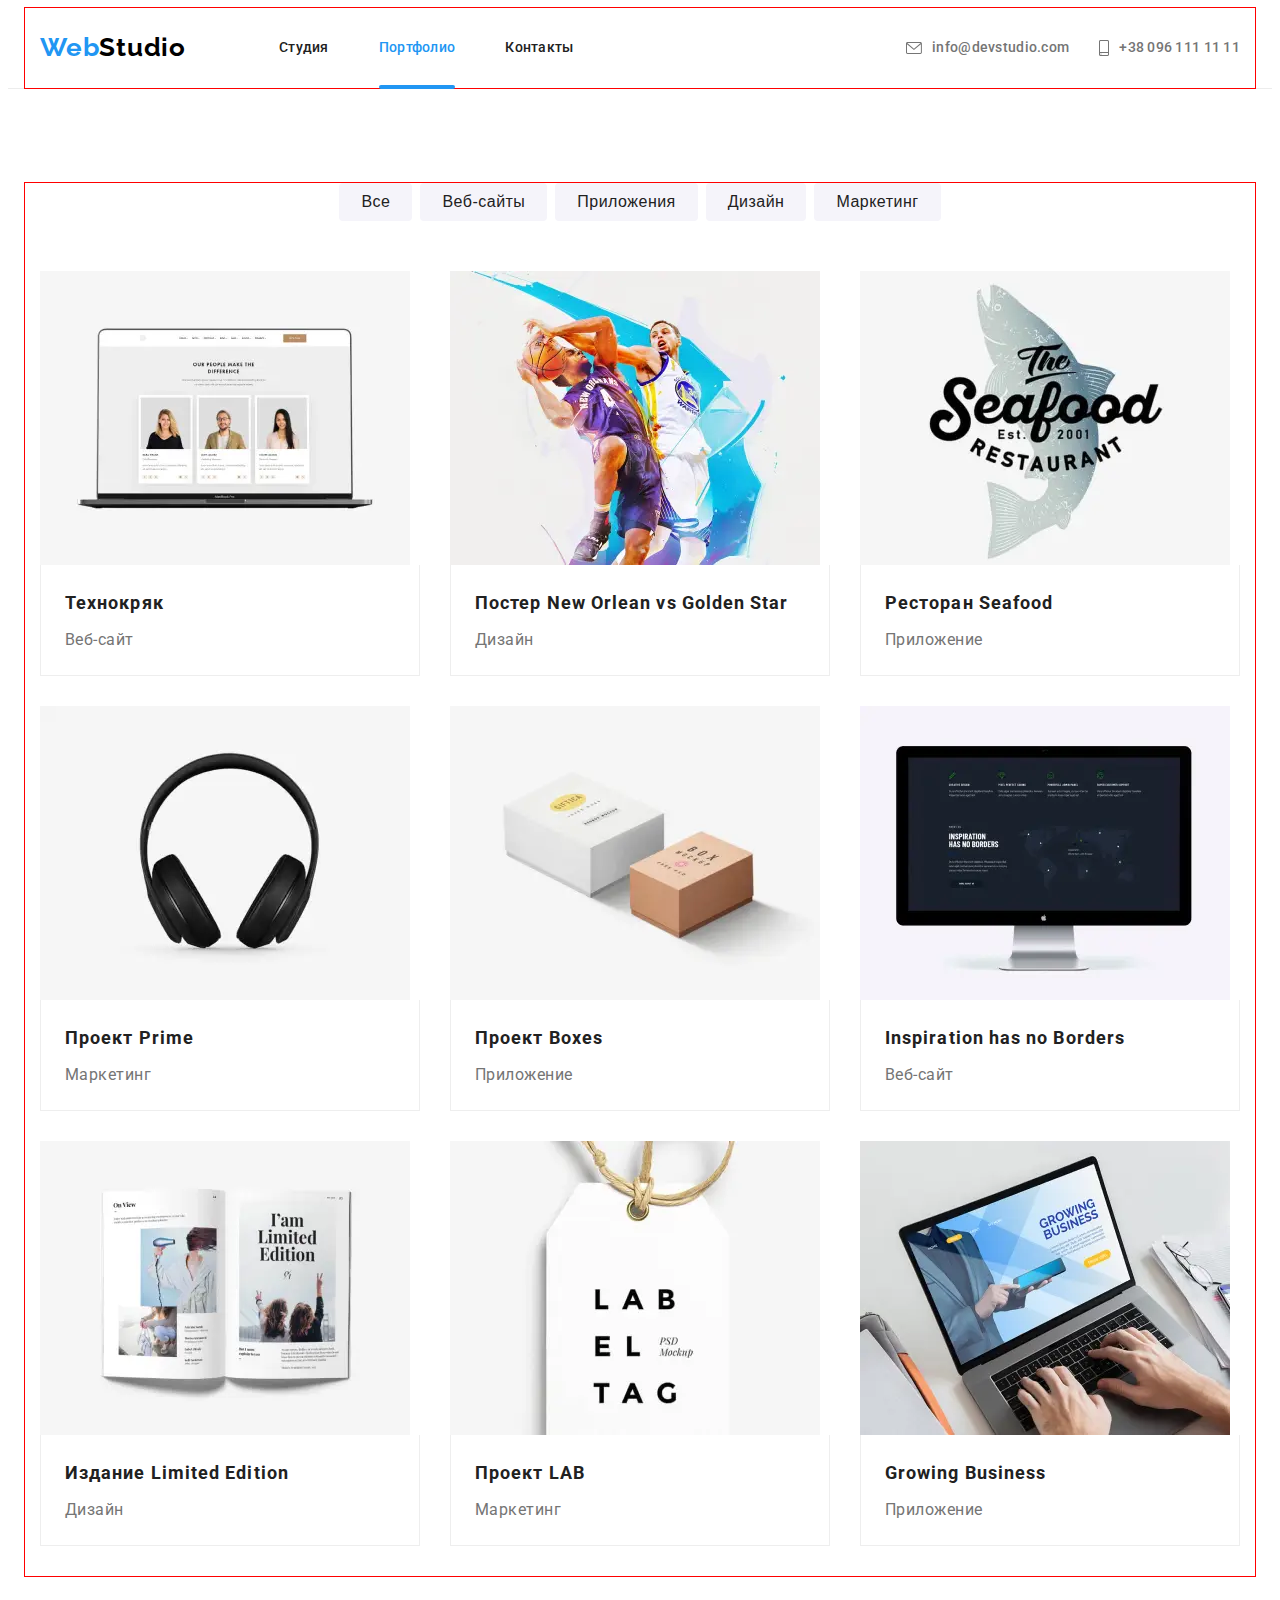
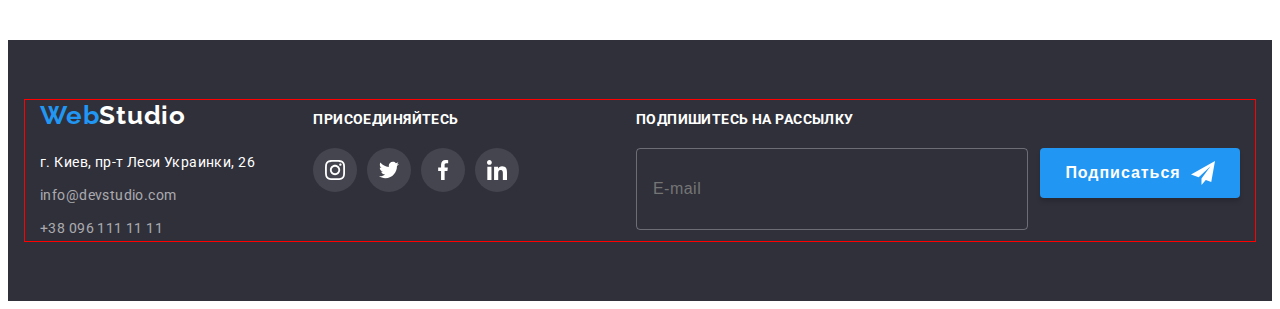
==== commit 1fd22444: "доделывает адаптацию портфолио" ====
--- a/portfolio.html
+++ b/portfolio.html
@@ -33,12 +33,14 @@
           >
           <ul class="list nav__list">
             <li class="nav__item">
-              <a href="./index.html" class="nav__link link nav__link--active"
-                >Студия</a
+              <a href="./index.html" class="nav__link link">Студия</a>
+            </li>
+            <li class="nav__item">
+              <a
+                href="./portfolio.html"
+                class="nav__link link nav__link--active"
+                >Портфолио</a
               >
-            </li>
-            <li class="nav__item">
-              <a href="./portfolio.html" class="nav__link link">Портфолио</a>
             </li>
             <li class="nav__item">
               <a href="" class="nav__link link">Контакты</a>
@@ -61,14 +63,12 @@
 
           <ul class="list nav__modal-list">
             <li class="nav__modal-item">
+              <a href="./index.html" class="nav__modal-link link">Студия</a>
+            </li>
+            <li class="nav__modal-item">
               <a
-                href="./index.html"
+                href="./portfolio.html"
                 class="nav__modal-link link nav__modal-link--active"
-                >Студия</a
-              >
-            </li>
-            <li class="nav__modal-item">
-              <a href="./portfolio.html" class="nav__modal-link link"
                 >Портфолио</a
               >
             </li>
@@ -146,7 +146,7 @@
 
           <ul class="list portfolio container__portfolio">
             <li class="card">
-              <a href="" class="link">
+              <a href="" class="link card__link">
                 <div class="card__img">
                   <picture>
                     <source
--- a/css/main.min.css
+++ b/css/main.min.css
@@ -1,2 +1,2 @@
-:root{--primary-text-color: #212121;--second-text-color: #757575;--third-text-color: #ffffff;--accent-color: #2196f3;--logo-top-color: #000000;--second-decor-color: #f5f4fa;--address-tex-color: rgba(255, 255, 255, 0.6);--first-decor-color: #2f303a;--primary-background-color: #ffffff;--primary-icon-color: #afb1b8;--primary-font-family: "Roboto", sans-serif;--second-font-family: "Raleway", sans-serif;--transition: 250ms cubic-bezier(0.4, 0, 0.2, 1)}.visually-hidden{position:absolute;white-space:nowrap;width:1px;height:1px;overflow:hidden;border:0;padding:0;clip:rect(0 0 0 0);clip-path:inset(50%);margin:-1px}html{scroll-behavior:smooth}p,ul,h1,h2,h3,h4,h5{margin:0}img{display:block;max-width:100%;height:auto}ul{margin:0;padding:0}body{font-family:var(--primary-font-family)}button{cursor:pointer}.list{list-style:none}.link{text-decoration:none}.container{padding-left:15px;padding-right:15px;margin-left:auto;margin-right:auto;outline:1px solid red}@media screen and (min-width: 480px){.container{width:480px}}@media screen and (min-width: 768px){.container{width:768px}}@media screen and (min-width: 1200px){.container{width:1200px}}.section{padding-top:60px;padding-bottom:60px}@media screen and (min-width: 1200px){.section{padding-top:94px;padding-bottom:94px}}.section__title{margin-bottom:30px;text-align:center;color:var(--primary-text-color);font-size:28px;line-height:1.17;letter-spacing:.03em}@media screen and (min-width: 1200px){.section__title{margin-bottom:50px;font-size:36px;line-height:1.17;letter-spacing:.03em}}.logo{font-family:var(--second-font-family);font-weight:700;font-size:26px;line-height:1.2;letter-spacing:.03em}.logo--firstpart{color:var(--accent-color)}.logo--light-theme{color:var(--logo-top-color)}.logo--dark-theme{color:var(--third-text-color)}@media screen and (min-width: 768px){.header__logo{margin-right:88px}}@media screen and (min-width: 1200px){.header__logo{margin-right:93px}}.footer__logo{display:block;margin-bottom:20px}@media screen and (max-width: 1199px){.footer__logo{text-align:center}}.button{display:flex;align-items:center;justify-content:center;width:200px;height:50px;border:none;border-radius:4px;padding:0;margin-left:auto;margin-right:auto;font-weight:700;font-size:16px;line-height:1.87;letter-spacing:.06em;text-align:center;color:var(--third-text-color);background-color:var(--accent-color);box-shadow:0px 4px 4px rgba(0,0,0,0.15)}.social-list{display:flex;justify-content:center}.social-list__item{width:44px;height:44px}.social-list__item:not(:last-child){margin-right:10px}.social-list__link{width:100%;height:100%;border-radius:50%;display:flex;align-items:center;justify-content:center;transition:background-color var(--transition)}.social-list__link:hover,.social-list__link:focus{background-color:var(--accent-color)}.social-list__icon{fill:var(--primary-icon-color);transition:fill var(--transition)}.social-list__link:hover .social-list__icon,.social-list__link:focus .social-list__icon{fill:var(--third-text-color)}.social-list__link--theme-dark{background-color:rgba(255,255,255,0.1)}.social-list__icon--theme-dark{fill:var(--third-text-color)}.social-list__link--theme-dark:hover .social-list__icon--theme-darkn,.social-list__link--theme-dark:focus .social-list__icon--theme-dark{fill:var(--third-text-color)}.filter{display:flex}@media screen and (max-width: 767px){.filter{flex-wrap:wrap}}@media screen and (min-width: 768px){.filter{justify-content:center}}@media screen and (max-width: 767px){.filter__item:nth-last-child(-n+2){margin-top:15px}}.filter__item:not(:last-child){margin-right:8px}.filter__btn{display:block;padding:6px 22px;border:none;border-radius:4px;font-weight:500;font-size:16px;line-height:1.62;letter-spacing:.03em;text-align:center;color:var(--primary-text-color);background-color:var(--second-decor-color);transition:background-color var(--transition),color var(--transition),box-shadow var(--transition)}.filter__btn:hover,.filter__btn:focus{background-color:var(--accent-color);color:var(--third-text-color);box-shadow:0px 3px 1px rgba(0,0,0,0.1),0px 1px 2px rgba(0,0,0,0.08),0px 2px 2px rgba(0,0,0,0.12)}.card{transition:box-shadow var(--transition)}.card:hover,.card:focus{box-shadow:0px 1px 1px rgba(0,0,0,0.12),0px 4px 4px rgba(0,0,0,0.06),1px 4px 6px rgba(0,0,0,0.16)}@media screen and (min-width: 768px){.card{margin-left:30px;margin-bottom:30px;flex-basis:calc(100% / 2 - 30px)}}@media screen and (min-width: 1200px){.card{flex-basis:calc(100% / 3 - 30px)}}.card__img{position:relative;overflow:hidden}.card__overlay{position:absolute;top:0;left:0;width:100%;height:100%;padding:63px 24px;font-size:18px;line-height:1.56;letter-spacing:.03em;color:var(--third-text-color);background-color:rgba(33,150,243,0.9);transform:translate(0, 100%);transition:transform var(--transition)}.card:hover .card__overlay,.card:focus .card__overlay{transform:translate(0, 0)}.card__wrapper{padding-top:20px;padding-bottom:20px;padding-left:24px;padding-right:24px;border-left:1px solid #eeeeee;border-right:1px solid #eeeeee;border-bottom:1px solid #eeeeee}@media screen and (max-width: 767px){.card__wrapper{max-width:450px}}@media screen and (min-width: 768px){.card__wrapper{max-width:354px}}@media screen and (min-width: 1200px){.card__wrapper{max-width:370px}}.card__title{margin-bottom:4px;font-size:18px;line-height:2;letter-spacing:.06em;color:var(--primary-text-color)}.card__subtitle{font-size:16px;line-height:1.87;letter-spacing:.03em;color:var(--second-text-color)}.header{background-color:var(--primary-background-color);border-bottom:1px solid #ececec}.header__container{display:flex;align-items:center;justify-content:space-between}@media screen and (max-width: 767px){.header__container{padding-top:10px;padding-bottom:10px}}.header__contacts{display:flex}@media screen and (max-width: 767px){.header__contacts{display:none}}@media screen and (min-width: 768px){.header__contacts{flex-direction:column}}@media screen and (min-width: 1200px){.header__contacts{flex-direction:row;justify-content:center}}@media screen and (min-width: 768px){.header__item:not(:last-child){margin-bottom:10px}}@media screen and (min-width: 1200px){.header__item:not(:last-child){margin-right:30px;margin-bottom:0}}.header__link{display:flex;align-items:center;font-weight:500;font-size:14px;line-height:1.14;letter-spacing:.02em;color:var(--second-text-color);transition:color var(--transition)}.header__link:hover,.header__link:focus{color:var(--accent-color)}.header__icon{fill:var(--second-text-color);margin-right:10px;transition:fill var(--transition)}.header__link:hover .header__icon,.header__link:focus .header__icon{fill:var(--accent-color)}@media screen and (min-width: 768px){.nav,.nav__list{display:flex;align-items:center}}@media screen and (max-width: 767px){.nav__item{display:none}}@media screen and (min-width: 767px){.nav__item{position:relative}.nav__item:not(:last-child){margin-right:50px}}.nav__link{display:block;padding-top:32px;padding-bottom:32px;font-weight:500;font-size:14px;line-height:1.14;letter-spacing:.02em;color:var(--primary-text-color);cursor:pointer;transition:color var(--transition)}.nav__link:hover,.nav__link:focus{color:var(--accent-color)}.nav__link--active{color:var(--accent-color)}.nav__link--active::after{content:"";position:absolute;display:block;width:100%;height:4px;border-radius:2px;background-color:var(--accent-color);bottom:-1px}.nav__mobile-btn--burger{background-color:transparent;cursor:pointer;border:none;padding:0;line-height:0;transition:fill var(--transition)}.nav__mobile-btn--burger:hover,.nav__mobile-btn--burger:focus{fill:var(--accent-color)}@media screen and (min-width: 768px){.nav__mobile-btn--burger{display:none}}.nav__mobile-modal{position:fixed;z-index:10;display:flex;flex-direction:column;justify-content:space-between;top:0;left:0;width:100vw;height:100vh;padding-left:40px;padding-top:48px;padding-bottom:48px;background-color:var(--primary-background-color);opacity:0;visibility:hidden;pointer-events:none;transition:opacity var(--transition)}.nav__mobile-modal.is-open{opacity:1;visibility:visible;pointer-events:all}.nav__modal-btn--close{position:absolute;top:10px;right:15px;border:none;cursor:pointer;border:none;padding:0;line-height:0;background-color:transparent;transition:fill var(--transition)}.nav__modal-btn--close:hover,.nav__modal-btn--close:focus{fill:var(--accent-color)}.nav__modal-item{font-weight:500;font-size:40px;line-height:1.18;letter-spacing:.02em}.nav__modal-item:not(:last-child){margin-bottom:32px}.nav__modal-link{display:block;cursor:pointer;color:inherit;transition:color var(--transition)}.nav__modal-link:hover,.nav__modal-link:focus{color:var(--accent-color)}@media screen and (max-width: 479px){.nav__modal-link{font-size:8vw}}.nav__modal-link--active{color:var(--accent-color)}.nav__modal-tel{font-weight:500;font-size:34px;line-height:1.18;letter-spacing:.02em;color:var(--accent-color)}@media screen and (max-width: 479px){.nav__modal-tel{font-size:7.1vw}}.nav__modal-mail{margin-top:32px;font-weight:500;font-size:24px;line-height:1.17;letter-spacing:.02em;color:var(--second-text-color)}@media screen and (max-width: 479px){.nav__modal-mail{font-size:5vw}}.nav__modal-social{display:flex;margin-top:64px}.nav__social-item{padding-right:10px}.nav__social-item:not(:first-child){padding-left:10px}.nav__social-item:not(:last-child){border-right:1px solid rgba(33,33,33,0.2)}.nav__social-link{font-weight:500;font-size:18px;line-height:1.22;letter-spacing:.02em;color:var(--accent-color)}@media screen and (max-width: 479px){.nav__social-link{font-size:3.7vw}}.hero{padding-top:118px;padding-bottom:118px;margin:0 auto;background-color:var(--first-decor-color);background-image:linear-gradient(rgba(47,48,58,0.4), rgba(47,48,58,0.4)),url(../images/hero-mob1x.jpg);background-repeat:no-repeat;background-position:center;background-size:cover;max-width:480px;height:400px}@media screen and (min-device-pixel-ratio: 2), (min-resolution: 192dpi), (min-resolution: 2dppx){.hero{background-image:linear-gradient(rgba(47,48,58,0.4), rgba(47,48,58,0.4)),url(../images/hero-mob2x.jpg)}}@media screen and (min-width: 768px){.hero{background-image:linear-gradient(rgba(47,48,58,0.4), rgba(47,48,58,0.4)),url(../images/hero-tablet1x.jpg);max-width:768px}}@media screen and (min-width: 768px) and (min-device-pixel-ratio: 2), screen and (min-width: 768px) and (min-resolution: 192dpi), screen and (min-width: 768px) and (min-resolution: 2dppx){.hero{background-image:linear-gradient(rgba(47,48,58,0.4), rgba(47,48,58,0.4)),url(../images/hero-tablet2x.jpg)}}@media screen and (min-width: 1200px){.hero{background-image:linear-gradient(rgba(47,48,58,0.4), rgba(47,48,58,0.4)),url(../images/hero-desctop1x.jpg);max-width:1600px;height:600px;padding-top:200px;padding-bottom:200px}}@media screen and (min-width: 1200px) and (min-device-pixel-ratio: 2), screen and (min-width: 1200px) and (min-resolution: 192dpi), screen and (min-width: 1200px) and (min-resolution: 2dppx){.hero{background-image:linear-gradient(rgba(47,48,58,0.4), rgba(47,48,58,0.4)),url(../images/hero-desctop2x.jpg)}}.hero__title{margin-left:auto;margin-right:auto;margin-bottom:30px;max-width:360px;font-weight:900;font-size:26px;line-height:1.62;letter-spacing:.06em;color:var(--third-text-color);text-align:center;text-transform:uppercase}@media screen and (min-width: 1200px){.hero__title{font-weight:900;font-size:44px;line-height:1.36;letter-spacing:.06em;max-width:696px}}@media screen and (max-width: 479px){.hero__title{font-size:5.4vw}}.benefits{padding-top:60px;padding-bottom:60px;background-color:var(--primary-background-color)}@media screen and (min-width: 1200px){.benefits{padding-top:94px}}@media screen and (min-width: 768px){.benefits__list{display:flex;margin-left:-30px;flex-wrap:wrap}}@media screen and (max-width: 767px){.benefits__item:not(:last-child){margin-bottom:30px}}@media screen and (min-width: 768px){.benefits__item{flex-basis:calc((100% - 2 * 30px) / 2);margin-left:30px;margin-bottom:30px}.benefits__item:nth-last-child(-n+2){margin-bottom:0}}@media screen and (min-width: 1200px){.benefits__item{flex-basis:calc((100% - 4 * 30px) / 4);margin-left:30px;margin-bottom:0}}.benefits__img{display:flex;align-items:center;justify-content:center;width:100%;height:120px;margin-bottom:30px;border-radius:4px;background-color:var(--second-decor-color)}.benefits__title{margin-bottom:10px;font-size:14px;line-height:1.14;letter-spacing:.03em;text-transform:uppercase;text-align:center;color:var(--primary-text-color)}@media screen and (min-width: 768px){.benefits__title{text-align:left}}.benefits__text{font-size:14px;line-height:1.71;letter-spacing:.03em;color:var(--second-text-color)}.services{background-color:var(--primary-background-color)}@media screen and (max-width: 1199px){.services{display:none}}.services__list{display:flex;margin-left:-30px}.services__item{position:relative;flex-basis:calc((100% - 3 * 30px) / 3);margin-left:30px}.services__text{position:absolute;display:block;width:100%;bottom:0;padding-top:27px;padding-bottom:27px;background-color:rgba(47,48,58,0.8);font-weight:700;font-size:14px;line-height:1.14;letter-spacing:.03em;text-align:center;text-transform:uppercase;color:var(--third-text-color)}.team{background-color:var(--second-decor-color)}@media screen and (min-width: 768px){.team__list{display:flex;flex-wrap:wrap;margin-left:-30px}}@media screen and (min-width: 1200px){.team__list{display:flex;flex-wrap:wrap;margin-left:-30px}}.team__item{border-radius:0px 0px 4px 4px;background-color:var(--third-text-color);box-shadow:0px 1px 3px rgba(0,0,0,0.12),0px 1px 1px rgba(0,0,0,0.14),0px 2px 1px rgba(0,0,0,0.2)}@media screen and (max-width: 767px){.team__item:not(:last-child){margin-bottom:30px}}@media screen and (min-width: 768px){.team__item{flex-basis:calc((100% - 2 * 30px) / 2);margin-left:30px;margin-bottom:30px}.team__item:nth-last-child(-n+2){margin-bottom:0}}@media screen and (min-width: 1200px){.team__item{flex-basis:calc((100% - 4 * 30px) / 4);margin-left:30px;margin-bottom:0}}.team__wrapper{padding-top:30px;padding-bottom:24px}@media screen and (min-width: 1200px){.team__wrapper{padding-bottom:30px}}.team__name{margin-bottom:10px;font-weight:500;font-size:16px;line-height:1.19;letter-spacing:.03em;text-align:center;color:var(--primary-text-color)}.team__position{margin-bottom:16px;font-size:16px;line-height:1.19;letter-spacing:.03em;text-align:center;color:var(--second-text-color)}.clients__list{display:flex;flex-wrap:wrap;margin-left:-30px}.clients__item{margin-left:30px;height:92px;background-color:var(--primary-background-color)}@media screen and (max-width: 767px){.clients__item{flex-basis:calc((100% - 2 * 30px) / 2);margin-bottom:30px}.clients__item:nth-last-child(-n+2){margin-bottom:0}}@media screen and (min-width: 768px){.clients__item{flex-basis:calc((100% - 3 * 30px) / 3);margin-bottom:30px}.clients__item:nth-last-child(-n+3){margin-bottom:0}}@media screen and (min-width: 1200px){.clients__item{flex-basis:calc((100% - 6 * 30px) / 6)}}.clients__link{display:flex;align-items:center;justify-content:center;height:100%;width:100%;border-radius:4px;border:1px solid #afb1b8;transition:border-color var(--transition)}.clients__link:hover,.clients__link:focus{border-color:var(--accent-color)}.clients__icon{fill:var(--primary-icon-color);transition:fill var(--transition)}.clients__link:hover .clients__icon,.clients__link:focus .clients__icon{fill:var(--accent-color)}.footer{background-color:var(--first-decor-color);padding-top:60px;padding-bottom:60px}@media screen and (min-width: 768px){.footer__wrapper-general{display:flex;flex-wrap:wrap}}@media screen and (min-width: 1200px){.footer__wrapper-general{display:flex;align-items:baseline;justify-content:center}}.footer__wrapper-left{display:block}@media screen and (max-width: 767px){.footer__wrapper-left{margin-bottom:60px}}@media screen and (min-width: 768px){.footer__wrapper-left{margin-left:61px}}@media screen and (min-width: 1200px){.footer__wrapper-left{margin-left:0}}@media screen and (max-width: 1199px){.footer__address{text-align:center}}@media screen and (max-width: 1199px){.footer__address:not(:last-child){margin-bottom:8px}}@media screen and (min-width: 1200px){.footer__address:not(:last-child){margin-bottom:9px}}.footer__link{font-style:normal;font-size:14px;line-height:1.71;letter-spacing:.03em}.footer__link--map{color:var(--third-text-color)}.footer__link--contact{color:var(--address-tex-color)}.footer__wrapper-center{display:block;margin-right:auto;margin-left:auto}@media screen and (max-width: 767px){.footer__wrapper-center{margin-bottom:60px}}@media screen and (min-width: 767px){.footer__wrapper-center{margin-right:74px}}@media screen and (min-width: 1200px){.footer__wrapper-center{margin-right:auto}}.footer__title{margin-bottom:20px;font-weight:700;font-size:14px;line-height:1.14;letter-spacing:.03em;text-transform:uppercase;color:var(--third-text-color)}@media screen and (max-width: 1199px){.footer__title{text-align:center}}@media screen and (min-width: 768px){.footer__title{padding-top:7px}}@media screen and (min-width: 1200px){.footer__title{padding-top:0}}.footer__wrapper-right{margin-right:0}@media screen and (min-width: 768px){.footer__wrapper-right{padding-top:60px;margin-left:auto;margin-right:auto}}@media screen and (min-width: 1200px){.footer__wrapper-right{padding-top:0;margin-right:0}}.footer__form{display:flex;margin-top:20px}@media screen and (max-width: 1199px){.footer__form{flex-direction:column}}@media screen and (max-width: 1199px){.footer__field{margin-bottom:20px}}.footer__input{display:block;margin-right:12px;height:50px;padding:15px 16px;border:1px solid rgba(255,255,255,0.3);border-radius:4px;font-size:16px;line-height:1.25;letter-spacing:.03em;color:rgba(255,255,255,0.6);background-color:transparent}@media screen and (max-width: 767px){.footer__input{width:100%}}@media screen and (min-width: 768px){.footer__input{width:450px}}@media screen and (min-width: 1200px){.footer__input{width:358px}}.footer__icon{margin-left:10px}@media screen and (min-width: 768px){.portfolio{display:flex;flex-wrap:wrap}}@media screen and (max-width: 767px){.container__portfolio{margin-top:40px}}@media screen and (min-width: 768px){.container__portfolio{margin-top:30px;margin-left:-30px;margin-bottom:-30px}}@media screen and (min-width: 1200px){.container__portfolio{margin-top:50px;margin-left:-30px;margin-bottom:-30px}}
+:root{--primary-text-color: #212121;--second-text-color: #757575;--third-text-color: #ffffff;--accent-color: #2196f3;--logo-top-color: #000000;--second-decor-color: #f5f4fa;--address-tex-color: rgba(255, 255, 255, 0.6);--first-decor-color: #2f303a;--primary-background-color: #ffffff;--primary-icon-color: #afb1b8;--primary-font-family: "Roboto", sans-serif;--second-font-family: "Raleway", sans-serif;--transition: 250ms cubic-bezier(0.4, 0, 0.2, 1)}.visually-hidden{position:absolute;white-space:nowrap;width:1px;height:1px;overflow:hidden;border:0;padding:0;clip:rect(0 0 0 0);clip-path:inset(50%);margin:-1px}html{scroll-behavior:smooth}p,ul,h1,h2,h3,h4,h5{margin:0}img{display:block;max-width:100%;height:auto}ul{margin:0;padding:0}body{font-family:var(--primary-font-family)}button{cursor:pointer}.list{list-style:none}.link{text-decoration:none}.container{padding-left:15px;padding-right:15px;margin-left:auto;margin-right:auto;outline:1px solid red}@media screen and (min-width: 480px){.container{width:480px}}@media screen and (min-width: 768px){.container{width:768px}}@media screen and (min-width: 1200px){.container{width:1200px}}.section{padding-top:60px;padding-bottom:60px}@media screen and (min-width: 1200px){.section{padding-top:94px;padding-bottom:94px}}.section__title{margin-bottom:30px;text-align:center;color:var(--primary-text-color);font-size:28px;line-height:1.17;letter-spacing:.03em}@media screen and (min-width: 1200px){.section__title{margin-bottom:50px;font-size:36px;line-height:1.17;letter-spacing:.03em}}.logo{font-family:var(--second-font-family);font-weight:700;font-size:26px;line-height:1.2;letter-spacing:.03em}.logo--firstpart{color:var(--accent-color)}.logo--light-theme{color:var(--logo-top-color)}.logo--dark-theme{color:var(--third-text-color)}@media screen and (min-width: 768px){.header__logo{margin-right:88px}}@media screen and (min-width: 1200px){.header__logo{margin-right:93px}}.footer__logo{display:block;margin-bottom:20px}@media screen and (max-width: 1199px){.footer__logo{text-align:center}}.button{display:flex;align-items:center;justify-content:center;width:200px;height:50px;border:none;border-radius:4px;padding:0;margin-left:auto;margin-right:auto;font-weight:700;font-size:16px;line-height:1.87;letter-spacing:.06em;text-align:center;color:var(--third-text-color);background-color:var(--accent-color);box-shadow:0px 4px 4px rgba(0,0,0,0.15)}.social-list{display:flex;justify-content:center}.social-list__item{width:44px;height:44px}.social-list__item:not(:last-child){margin-right:10px}.social-list__link{width:100%;height:100%;border-radius:50%;display:flex;align-items:center;justify-content:center;transition:background-color var(--transition)}.social-list__link:hover,.social-list__link:focus{background-color:var(--accent-color)}.social-list__icon{fill:var(--primary-icon-color);transition:fill var(--transition)}.social-list__link:hover .social-list__icon,.social-list__link:focus .social-list__icon{fill:var(--third-text-color)}.social-list__link--theme-dark{background-color:rgba(255,255,255,0.1)}.social-list__icon--theme-dark{fill:var(--third-text-color)}.social-list__link--theme-dark:hover .social-list__icon--theme-darkn,.social-list__link--theme-dark:focus .social-list__icon--theme-dark{fill:var(--third-text-color)}.modal{position:absolute;width:528px;min-height:581px;padding:40px;top:50%;left:50%;opacity:1;transform:translate(-50%, -50%);transition:opacity var(--transition);box-shadow:0px 1px 3px rgba(0,0,0,0.12),0px 1px 1px rgba(0,0,0,0.14),0px 2px 1px rgba(0,0,0,0.2);border-radius:4px;background-color:var(--primary-background-color)}.backdrop.is-hidden .modal{opacity:0;transition:opacity var(--transition)}.modal-close-btn{position:absolute;top:8px;right:8px;border:1px solid rgba(0,0,0,0.1);border-radius:50%;background-color:transparent;width:30px;height:30px;display:flex;align-items:center;justify-content:center}.modal-close-icon{transition:fill var(--transition)}.modal-close-btn:hover .modal-close-icon,.modal-close-btn:focus .modal-close-icon{fill:var(--accent-color)}.filter{display:flex}@media screen and (max-width: 767px){.filter{flex-wrap:wrap;margin-top:-15px}}@media screen and (min-width: 768px){.filter{justify-content:center}}@media screen and (max-width: 767px){.filter__item{margin-top:15px}}.filter__item:not(:last-child){margin-right:8px}.filter__btn{display:block;padding:6px 22px;border:none;border-radius:4px;font-weight:500;font-size:16px;line-height:1.62;letter-spacing:.03em;text-align:center;color:var(--primary-text-color);background-color:var(--second-decor-color);transition:background-color var(--transition),color var(--transition),box-shadow var(--transition)}.filter__btn:hover,.filter__btn:focus{background-color:var(--accent-color);color:var(--third-text-color);box-shadow:0px 3px 1px rgba(0,0,0,0.1),0px 1px 2px rgba(0,0,0,0.08),0px 2px 2px rgba(0,0,0,0.12)}.card{margin-bottom:30px;transition:box-shadow var(--transition)}.card:hover,.card:focus{box-shadow:0px 1px 1px rgba(0,0,0,0.12),0px 4px 4px rgba(0,0,0,0.06),1px 4px 6px rgba(0,0,0,0.16)}@media screen and (min-width: 768px){.card{margin-left:30px;flex-basis:calc(100% / 2 - 30px)}}@media screen and (min-width: 1200px){.card{margin-left:30px;flex-basis:calc(100% / 3 - 30px)}}.card__link{display:flex;flex-direction:column;height:100%}.card__img{position:relative;overflow:hidden}.card__overlay{position:absolute;top:0;left:0;display:flex;align-items:center;width:100%;height:100%;padding-left:24px;padding-right:24px;font-size:18px;line-height:1.56;letter-spacing:.03em;color:var(--third-text-color);background-color:rgba(33,150,243,0.9);transform:translate(0, 100%);transition:transform var(--transition)}.card:hover .card__overlay,.card:focus .card__overlay{transform:translate(0, 0)}.card__wrapper{flex-grow:1;padding:20px 24px;border-left:1px solid #eeeeee;border-right:1px solid #eeeeee;border-bottom:1px solid #eeeeee}@media screen and (max-width: 767px){.card__wrapper{max-width:450px}}@media screen and (min-width: 768px){.card__wrapper{max-width:354px}}@media screen and (min-width: 1200px){.card__wrapper{max-width:370px}}.card__title{margin-bottom:4px;font-size:18px;line-height:2;letter-spacing:.06em;color:var(--primary-text-color)}.card__subtitle{font-size:16px;line-height:1.87;letter-spacing:.03em;color:var(--second-text-color)}.header{background-color:var(--primary-background-color);border-bottom:1px solid #ececec}.header__container{display:flex;align-items:center;justify-content:space-between}@media screen and (max-width: 767px){.header__container{padding-top:10px;padding-bottom:10px}}.header__contacts{display:flex}@media screen and (max-width: 767px){.header__contacts{display:none}}@media screen and (min-width: 768px){.header__contacts{flex-direction:column}}@media screen and (min-width: 1200px){.header__contacts{flex-direction:row;justify-content:center}}@media screen and (min-width: 768px){.header__item:not(:last-child){margin-bottom:10px}}@media screen and (min-width: 1200px){.header__item:not(:last-child){margin-right:30px;margin-bottom:0}}.header__link{display:flex;align-items:center;font-weight:500;font-size:14px;line-height:1.14;letter-spacing:.02em;color:var(--second-text-color);transition:color var(--transition)}.header__link:hover,.header__link:focus{color:var(--accent-color)}.header__icon{fill:var(--second-text-color);margin-right:10px;transition:fill var(--transition)}.header__link:hover .header__icon,.header__link:focus .header__icon{fill:var(--accent-color)}@media screen and (min-width: 768px){.nav,.nav__list{display:flex;align-items:center}}@media screen and (max-width: 767px){.nav__item{display:none}}@media screen and (min-width: 767px){.nav__item{position:relative}.nav__item:not(:last-child){margin-right:50px}}.nav__link{display:block;padding-top:32px;padding-bottom:32px;font-weight:500;font-size:14px;line-height:1.14;letter-spacing:.02em;color:var(--primary-text-color);cursor:pointer;transition:color var(--transition)}.nav__link:hover,.nav__link:focus{color:var(--accent-color)}.nav__link--active{color:var(--accent-color)}.nav__link--active::after{content:"";position:absolute;display:block;width:100%;height:4px;border-radius:2px;background-color:var(--accent-color);bottom:-1px}.nav__mobile-btn--burger{background-color:transparent;cursor:pointer;border:none;padding:0;line-height:0;transition:fill var(--transition)}.nav__mobile-btn--burger:hover,.nav__mobile-btn--burger:focus{fill:var(--accent-color)}@media screen and (min-width: 768px){.nav__mobile-btn--burger{display:none}}.nav__mobile-modal{position:fixed;z-index:10;display:flex;flex-direction:column;justify-content:space-between;top:0;left:0;width:100vw;height:100vh;padding-left:40px;padding-top:48px;padding-bottom:48px;background-color:var(--primary-background-color);opacity:0;visibility:hidden;pointer-events:none;transition:opacity var(--transition)}.nav__mobile-modal.is-open{opacity:1;visibility:visible;pointer-events:all}.nav__modal-btn--close{position:absolute;top:10px;right:15px;border:none;cursor:pointer;border:none;padding:0;line-height:0;background-color:transparent;transition:fill var(--transition)}.nav__modal-btn--close:hover,.nav__modal-btn--close:focus{fill:var(--accent-color)}.nav__modal-item{font-weight:500;font-size:40px;line-height:1.18;letter-spacing:.02em}.nav__modal-item:not(:last-child){margin-bottom:32px}.nav__modal-link{display:block;cursor:pointer;color:inherit;transition:color var(--transition)}.nav__modal-link:hover,.nav__modal-link:focus{color:var(--accent-color)}@media screen and (max-width: 479px){.nav__modal-link{font-size:8vw}}.nav__modal-link--active{color:var(--accent-color)}.nav__modal-tel{font-weight:500;font-size:34px;line-height:1.18;letter-spacing:.02em;color:var(--accent-color)}@media screen and (max-width: 479px){.nav__modal-tel{font-size:7.1vw}}.nav__modal-mail{margin-top:32px;font-weight:500;font-size:24px;line-height:1.17;letter-spacing:.02em;color:var(--second-text-color)}@media screen and (max-width: 479px){.nav__modal-mail{font-size:5vw}}.nav__modal-social{display:flex;margin-top:64px}.nav__social-item{padding-right:10px}.nav__social-item:not(:first-child){padding-left:10px}.nav__social-item:not(:last-child){border-right:1px solid rgba(33,33,33,0.2)}.nav__social-link{font-weight:500;font-size:18px;line-height:1.22;letter-spacing:.02em;color:var(--accent-color)}@media screen and (max-width: 479px){.nav__social-link{font-size:3.7vw}}.hero{padding-top:118px;padding-bottom:118px;margin:0 auto;background-color:var(--first-decor-color);background-image:linear-gradient(rgba(47,48,58,0.4), rgba(47,48,58,0.4)),url(../images/hero-mob1x.jpg);background-repeat:no-repeat;background-position:center;background-size:cover;max-width:480px;height:400px}@media screen and (min-device-pixel-ratio: 2), (min-resolution: 192dpi), (min-resolution: 2dppx){.hero{background-image:linear-gradient(rgba(47,48,58,0.4), rgba(47,48,58,0.4)),url(../images/hero-mob2x.jpg)}}@media screen and (min-width: 768px){.hero{background-image:linear-gradient(rgba(47,48,58,0.4), rgba(47,48,58,0.4)),url(../images/hero-tablet1x.jpg);max-width:768px}}@media screen and (min-width: 768px) and (min-device-pixel-ratio: 2), screen and (min-width: 768px) and (min-resolution: 192dpi), screen and (min-width: 768px) and (min-resolution: 2dppx){.hero{background-image:linear-gradient(rgba(47,48,58,0.4), rgba(47,48,58,0.4)),url(../images/hero-tablet2x.jpg)}}@media screen and (min-width: 1200px){.hero{background-image:linear-gradient(rgba(47,48,58,0.4), rgba(47,48,58,0.4)),url(../images/hero-desctop1x.jpg);max-width:1600px;height:600px;padding-top:200px;padding-bottom:200px}}@media screen and (min-width: 1200px) and (min-device-pixel-ratio: 2), screen and (min-width: 1200px) and (min-resolution: 192dpi), screen and (min-width: 1200px) and (min-resolution: 2dppx){.hero{background-image:linear-gradient(rgba(47,48,58,0.4), rgba(47,48,58,0.4)),url(../images/hero-desctop2x.jpg)}}.hero__title{margin-left:auto;margin-right:auto;margin-bottom:30px;max-width:360px;font-weight:900;font-size:26px;line-height:1.62;letter-spacing:.06em;color:var(--third-text-color);text-align:center;text-transform:uppercase}@media screen and (min-width: 1200px){.hero__title{font-weight:900;font-size:44px;line-height:1.36;letter-spacing:.06em;max-width:696px}}@media screen and (max-width: 479px){.hero__title{font-size:5.4vw}}.benefits{padding-top:60px;padding-bottom:60px;background-color:var(--primary-background-color)}@media screen and (min-width: 1200px){.benefits{padding-top:94px}}@media screen and (min-width: 768px){.benefits__list{display:flex;margin-left:-30px;flex-wrap:wrap}}@media screen and (max-width: 767px){.benefits__item:not(:last-child){margin-bottom:30px}}@media screen and (min-width: 768px){.benefits__item{flex-basis:calc((100% - 2 * 30px) / 2);margin-left:30px;margin-bottom:30px}.benefits__item:nth-last-child(-n+2){margin-bottom:0}}@media screen and (min-width: 1200px){.benefits__item{flex-basis:calc((100% - 4 * 30px) / 4);margin-left:30px;margin-bottom:0}}.benefits__img{display:flex;align-items:center;justify-content:center;width:100%;height:120px;margin-bottom:30px;border-radius:4px;background-color:var(--second-decor-color)}.benefits__title{margin-bottom:10px;font-size:14px;line-height:1.14;letter-spacing:.03em;text-transform:uppercase;text-align:center;color:var(--primary-text-color)}@media screen and (min-width: 768px){.benefits__title{text-align:left}}.benefits__text{font-size:14px;line-height:1.71;letter-spacing:.03em;color:var(--second-text-color)}.services{background-color:var(--primary-background-color)}@media screen and (max-width: 1199px){.services{display:none}}.services__list{display:flex;margin-left:-30px}.services__item{position:relative;flex-basis:calc((100% - 3 * 30px) / 3);margin-left:30px}.services__text{position:absolute;display:block;width:100%;bottom:0;padding-top:27px;padding-bottom:27px;background-color:rgba(47,48,58,0.8);font-weight:700;font-size:14px;line-height:1.14;letter-spacing:.03em;text-align:center;text-transform:uppercase;color:var(--third-text-color)}.team{background-color:var(--second-decor-color)}@media screen and (min-width: 768px){.team__list{display:flex;flex-wrap:wrap;margin-left:-30px}}@media screen and (min-width: 1200px){.team__list{display:flex;flex-wrap:wrap;margin-left:-30px}}.team__item{border-radius:0px 0px 4px 4px;background-color:var(--third-text-color);box-shadow:0px 1px 3px rgba(0,0,0,0.12),0px 1px 1px rgba(0,0,0,0.14),0px 2px 1px rgba(0,0,0,0.2)}@media screen and (max-width: 767px){.team__item:not(:last-child){margin-bottom:30px}}@media screen and (min-width: 768px){.team__item{flex-basis:calc((100% - 2 * 30px) / 2);margin-left:30px;margin-bottom:30px}.team__item:nth-last-child(-n+2){margin-bottom:0}}@media screen and (min-width: 1200px){.team__item{flex-basis:calc((100% - 4 * 30px) / 4);margin-left:30px;margin-bottom:0}}.team__wrapper{padding-top:30px;padding-bottom:24px}@media screen and (min-width: 1200px){.team__wrapper{padding-bottom:30px}}.team__name{margin-bottom:10px;font-weight:500;font-size:16px;line-height:1.19;letter-spacing:.03em;text-align:center;color:var(--primary-text-color)}.team__position{margin-bottom:16px;font-size:16px;line-height:1.19;letter-spacing:.03em;text-align:center;color:var(--second-text-color)}.clients__list{display:flex;flex-wrap:wrap;margin-left:-30px}.clients__item{margin-left:30px;height:92px;background-color:var(--primary-background-color)}@media screen and (max-width: 767px){.clients__item{flex-basis:calc((100% - 2 * 30px) / 2);margin-bottom:30px}.clients__item:nth-last-child(-n+2){margin-bottom:0}}@media screen and (min-width: 768px){.clients__item{flex-basis:calc((100% - 3 * 30px) / 3);margin-bottom:30px}.clients__item:nth-last-child(-n+3){margin-bottom:0}}@media screen and (min-width: 1200px){.clients__item{flex-basis:calc((100% - 6 * 30px) / 6)}}.clients__link{display:flex;align-items:center;justify-content:center;height:100%;width:100%;border-radius:4px;border:1px solid #afb1b8;transition:border-color var(--transition)}.clients__link:hover,.clients__link:focus{border-color:var(--accent-color)}.clients__icon{fill:var(--primary-icon-color);transition:fill var(--transition)}.clients__link:hover .clients__icon,.clients__link:focus .clients__icon{fill:var(--accent-color)}.footer{background-color:var(--first-decor-color);padding-top:60px;padding-bottom:60px}@media screen and (min-width: 768px){.footer__wrapper-general{display:flex;flex-wrap:wrap}}@media screen and (min-width: 1200px){.footer__wrapper-general{display:flex;align-items:baseline;justify-content:center}}.footer__wrapper-left{display:block}@media screen and (max-width: 767px){.footer__wrapper-left{margin-bottom:60px}}@media screen and (min-width: 768px){.footer__wrapper-left{margin-left:61px}}@media screen and (min-width: 1200px){.footer__wrapper-left{margin-left:0}}@media screen and (max-width: 1199px){.footer__address{text-align:center}}@media screen and (max-width: 1199px){.footer__address:not(:last-child){margin-bottom:8px}}@media screen and (min-width: 1200px){.footer__address:not(:last-child){margin-bottom:9px}}.footer__link{font-style:normal;font-size:14px;line-height:1.71;letter-spacing:.03em}.footer__link--map{color:var(--third-text-color)}.footer__link--contact{color:var(--address-tex-color)}.footer__wrapper-center{display:block;margin-right:auto;margin-left:auto}@media screen and (max-width: 767px){.footer__wrapper-center{margin-bottom:60px}}@media screen and (min-width: 767px){.footer__wrapper-center{margin-right:74px}}@media screen and (min-width: 1200px){.footer__wrapper-center{margin-right:auto}}.footer__title{margin-bottom:20px;font-weight:700;font-size:14px;line-height:1.14;letter-spacing:.03em;text-transform:uppercase;color:var(--third-text-color)}@media screen and (max-width: 1199px){.footer__title{text-align:center}}@media screen and (min-width: 768px){.footer__title{padding-top:7px}}@media screen and (min-width: 1200px){.footer__title{padding-top:0}}.footer__wrapper-right{margin-right:0}@media screen and (min-width: 768px){.footer__wrapper-right{padding-top:60px;margin-left:auto;margin-right:auto}}@media screen and (min-width: 1200px){.footer__wrapper-right{padding-top:0;margin-right:0}}.footer__form{display:flex;margin-top:20px}@media screen and (max-width: 1199px){.footer__form{flex-direction:column}}@media screen and (max-width: 1199px){.footer__field{margin-bottom:20px}}.footer__input{display:block;margin-right:12px;height:50px;padding:15px 16px;border:1px solid rgba(255,255,255,0.3);border-radius:4px;font-size:16px;line-height:1.25;letter-spacing:.03em;color:rgba(255,255,255,0.6);background-color:transparent}@media screen and (max-width: 767px){.footer__input{width:100%}}@media screen and (min-width: 768px){.footer__input{width:450px}}@media screen and (min-width: 1200px){.footer__input{width:358px}}.footer__icon{margin-left:10px}@media screen and (min-width: 768px){.portfolio{display:flex;flex-wrap:wrap}}.container__portfolio{margin-bottom:-30px}@media screen and (max-width: 767px){.container__portfolio{margin-top:40px}}@media screen and (min-width: 768px){.container__portfolio{margin-top:30px;margin-left:-30px}}@media screen and (min-width: 1200px){.container__portfolio{margin-top:50px;margin-left:-30px}}
 /*# sourceMappingURL=main.min.css.map */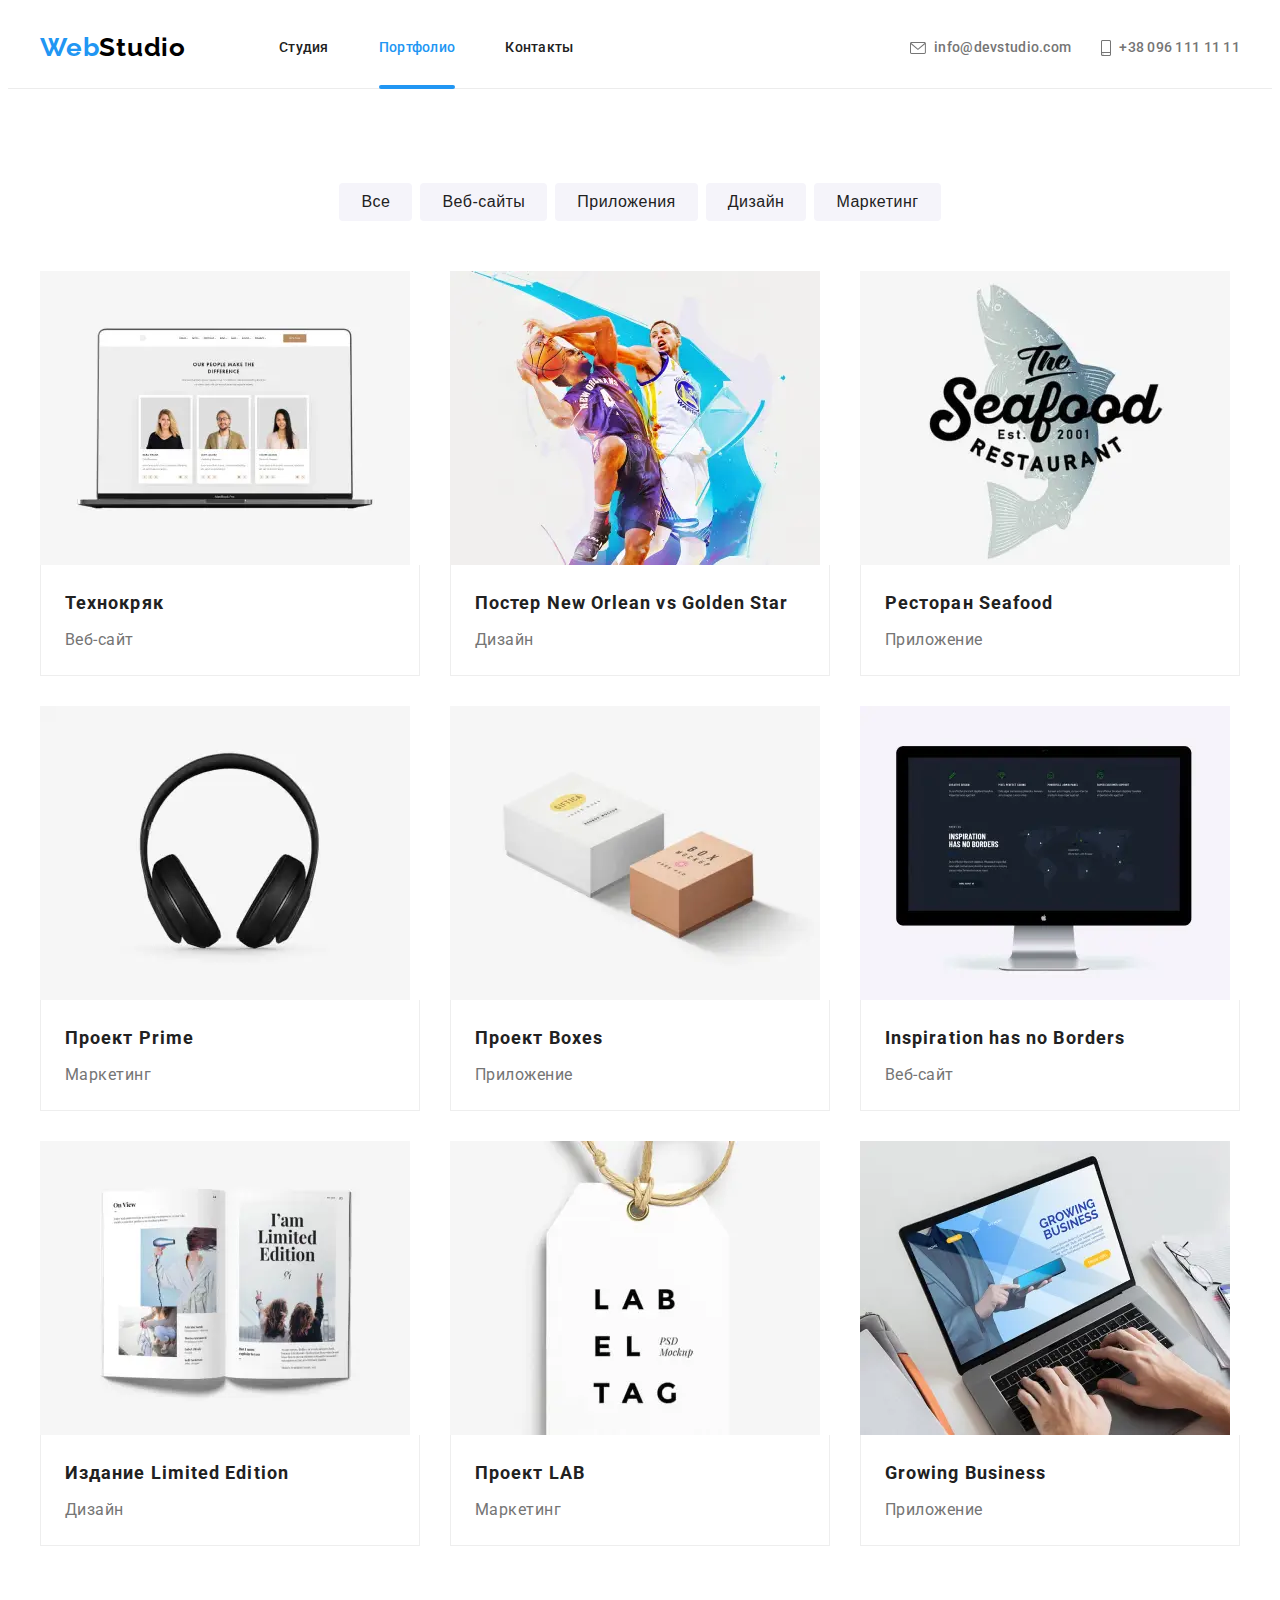
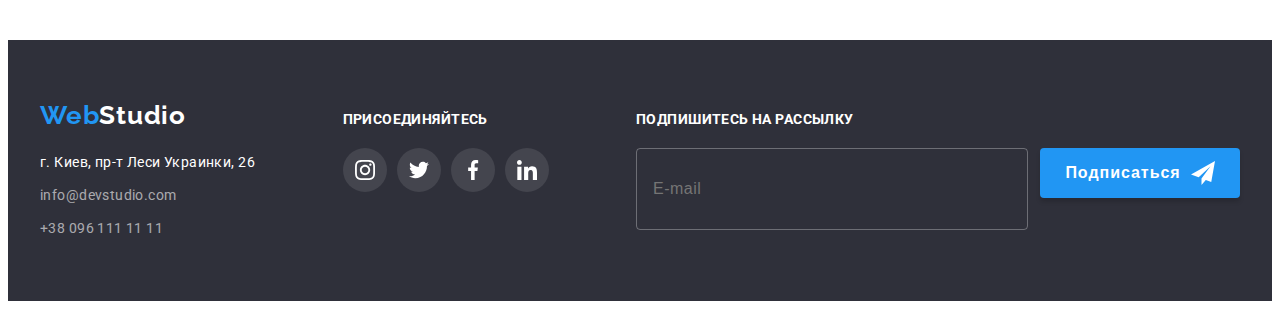
==== commit e67bb7bd: "допиливает адаптацию" ====
--- a/portfolio.html
+++ b/portfolio.html
@@ -101,7 +101,7 @@
         <ul class="list header__contacts">
           <li class="header__item">
             <a href="mailto:info@devstudio.com" class="header__link link">
-              <svg class="header__icon" width="16" height="12">
+              <svg class="header__icon header__icon--mail">
                 <use href="./images/sprite.svg#icon-mail"></use>
               </svg>
               info@devstudio.com</a
@@ -109,7 +109,7 @@
           </li>
           <li class="header__item">
             <a href="tel:+380961111111" class="header__link link">
-              <svg class="header__icon" width="10" height="16">
+              <svg class="header__icon header__icon--tel">
                 <use href="./images/sprite.svg#icon-smartphone"></use>
               </svg>
               +38 096 111 11 11</a
@@ -926,6 +926,7 @@
         </div>
       </div>
     </footer>
+    <script src="./js/modal.js"></script>
     <script src="./js/mobile-menu.js"></script>
   </body>
 </html>
--- a/css/main.min.css
+++ b/css/main.min.css
@@ -1,2 +1,2 @@
-:root{--primary-text-color: #212121;--second-text-color: #757575;--third-text-color: #ffffff;--accent-color: #2196f3;--logo-top-color: #000000;--second-decor-color: #f5f4fa;--address-tex-color: rgba(255, 255, 255, 0.6);--first-decor-color: #2f303a;--primary-background-color: #ffffff;--primary-icon-color: #afb1b8;--primary-font-family: "Roboto", sans-serif;--second-font-family: "Raleway", sans-serif;--transition: 250ms cubic-bezier(0.4, 0, 0.2, 1)}.visually-hidden{position:absolute;white-space:nowrap;width:1px;height:1px;overflow:hidden;border:0;padding:0;clip:rect(0 0 0 0);clip-path:inset(50%);margin:-1px}html{scroll-behavior:smooth}p,ul,h1,h2,h3,h4,h5{margin:0}img{display:block;max-width:100%;height:auto}ul{margin:0;padding:0}body{font-family:var(--primary-font-family)}button{cursor:pointer}.list{list-style:none}.link{text-decoration:none}.container{padding-left:15px;padding-right:15px;margin-left:auto;margin-right:auto;outline:1px solid red}@media screen and (min-width: 480px){.container{width:480px}}@media screen and (min-width: 768px){.container{width:768px}}@media screen and (min-width: 1200px){.container{width:1200px}}.section{padding-top:60px;padding-bottom:60px}@media screen and (min-width: 1200px){.section{padding-top:94px;padding-bottom:94px}}.section__title{margin-bottom:30px;text-align:center;color:var(--primary-text-color);font-size:28px;line-height:1.17;letter-spacing:.03em}@media screen and (min-width: 1200px){.section__title{margin-bottom:50px;font-size:36px;line-height:1.17;letter-spacing:.03em}}.logo{font-family:var(--second-font-family);font-weight:700;font-size:26px;line-height:1.2;letter-spacing:.03em}.logo--firstpart{color:var(--accent-color)}.logo--light-theme{color:var(--logo-top-color)}.logo--dark-theme{color:var(--third-text-color)}@media screen and (min-width: 768px){.header__logo{margin-right:88px}}@media screen and (min-width: 1200px){.header__logo{margin-right:93px}}.footer__logo{display:block;margin-bottom:20px}@media screen and (max-width: 1199px){.footer__logo{text-align:center}}.button{display:flex;align-items:center;justify-content:center;width:200px;height:50px;border:none;border-radius:4px;padding:0;margin-left:auto;margin-right:auto;font-weight:700;font-size:16px;line-height:1.87;letter-spacing:.06em;text-align:center;color:var(--third-text-color);background-color:var(--accent-color);box-shadow:0px 4px 4px rgba(0,0,0,0.15)}.social-list{display:flex;justify-content:center}.social-list__item{width:44px;height:44px}.social-list__item:not(:last-child){margin-right:10px}.social-list__link{width:100%;height:100%;border-radius:50%;display:flex;align-items:center;justify-content:center;transition:background-color var(--transition)}.social-list__link:hover,.social-list__link:focus{background-color:var(--accent-color)}.social-list__icon{fill:var(--primary-icon-color);transition:fill var(--transition)}.social-list__link:hover .social-list__icon,.social-list__link:focus .social-list__icon{fill:var(--third-text-color)}.social-list__link--theme-dark{background-color:rgba(255,255,255,0.1)}.social-list__icon--theme-dark{fill:var(--third-text-color)}.social-list__link--theme-dark:hover .social-list__icon--theme-darkn,.social-list__link--theme-dark:focus .social-list__icon--theme-dark{fill:var(--third-text-color)}.modal{position:absolute;width:528px;min-height:581px;padding:40px;top:50%;left:50%;opacity:1;transform:translate(-50%, -50%);transition:opacity var(--transition);box-shadow:0px 1px 3px rgba(0,0,0,0.12),0px 1px 1px rgba(0,0,0,0.14),0px 2px 1px rgba(0,0,0,0.2);border-radius:4px;background-color:var(--primary-background-color)}.backdrop.is-hidden .modal{opacity:0;transition:opacity var(--transition)}.modal-close-btn{position:absolute;top:8px;right:8px;border:1px solid rgba(0,0,0,0.1);border-radius:50%;background-color:transparent;width:30px;height:30px;display:flex;align-items:center;justify-content:center}.modal-close-icon{transition:fill var(--transition)}.modal-close-btn:hover .modal-close-icon,.modal-close-btn:focus .modal-close-icon{fill:var(--accent-color)}.filter{display:flex}@media screen and (max-width: 767px){.filter{flex-wrap:wrap;margin-top:-15px}}@media screen and (min-width: 768px){.filter{justify-content:center}}@media screen and (max-width: 767px){.filter__item{margin-top:15px}}.filter__item:not(:last-child){margin-right:8px}.filter__btn{display:block;padding:6px 22px;border:none;border-radius:4px;font-weight:500;font-size:16px;line-height:1.62;letter-spacing:.03em;text-align:center;color:var(--primary-text-color);background-color:var(--second-decor-color);transition:background-color var(--transition),color var(--transition),box-shadow var(--transition)}.filter__btn:hover,.filter__btn:focus{background-color:var(--accent-color);color:var(--third-text-color);box-shadow:0px 3px 1px rgba(0,0,0,0.1),0px 1px 2px rgba(0,0,0,0.08),0px 2px 2px rgba(0,0,0,0.12)}.card{margin-bottom:30px;transition:box-shadow var(--transition)}.card:hover,.card:focus{box-shadow:0px 1px 1px rgba(0,0,0,0.12),0px 4px 4px rgba(0,0,0,0.06),1px 4px 6px rgba(0,0,0,0.16)}@media screen and (min-width: 768px){.card{margin-left:30px;flex-basis:calc(100% / 2 - 30px)}}@media screen and (min-width: 1200px){.card{margin-left:30px;flex-basis:calc(100% / 3 - 30px)}}.card__link{display:flex;flex-direction:column;height:100%}.card__img{position:relative;overflow:hidden}.card__overlay{position:absolute;top:0;left:0;display:flex;align-items:center;width:100%;height:100%;padding-left:24px;padding-right:24px;font-size:18px;line-height:1.56;letter-spacing:.03em;color:var(--third-text-color);background-color:rgba(33,150,243,0.9);transform:translate(0, 100%);transition:transform var(--transition)}.card:hover .card__overlay,.card:focus .card__overlay{transform:translate(0, 0)}.card__wrapper{flex-grow:1;padding:20px 24px;border-left:1px solid #eeeeee;border-right:1px solid #eeeeee;border-bottom:1px solid #eeeeee}@media screen and (max-width: 767px){.card__wrapper{max-width:450px}}@media screen and (min-width: 768px){.card__wrapper{max-width:354px}}@media screen and (min-width: 1200px){.card__wrapper{max-width:370px}}.card__title{margin-bottom:4px;font-size:18px;line-height:2;letter-spacing:.06em;color:var(--primary-text-color)}.card__subtitle{font-size:16px;line-height:1.87;letter-spacing:.03em;color:var(--second-text-color)}.header{background-color:var(--primary-background-color);border-bottom:1px solid #ececec}.header__container{display:flex;align-items:center;justify-content:space-between}@media screen and (max-width: 767px){.header__container{padding-top:10px;padding-bottom:10px}}.header__contacts{display:flex}@media screen and (max-width: 767px){.header__contacts{display:none}}@media screen and (min-width: 768px){.header__contacts{flex-direction:column}}@media screen and (min-width: 1200px){.header__contacts{flex-direction:row;justify-content:center}}@media screen and (min-width: 768px){.header__item:not(:last-child){margin-bottom:10px}}@media screen and (min-width: 1200px){.header__item:not(:last-child){margin-right:30px;margin-bottom:0}}.header__link{display:flex;align-items:center;font-weight:500;font-size:14px;line-height:1.14;letter-spacing:.02em;color:var(--second-text-color);transition:color var(--transition)}.header__link:hover,.header__link:focus{color:var(--accent-color)}.header__icon{fill:var(--second-text-color);margin-right:10px;transition:fill var(--transition)}.header__link:hover .header__icon,.header__link:focus .header__icon{fill:var(--accent-color)}@media screen and (min-width: 768px){.nav,.nav__list{display:flex;align-items:center}}@media screen and (max-width: 767px){.nav__item{display:none}}@media screen and (min-width: 767px){.nav__item{position:relative}.nav__item:not(:last-child){margin-right:50px}}.nav__link{display:block;padding-top:32px;padding-bottom:32px;font-weight:500;font-size:14px;line-height:1.14;letter-spacing:.02em;color:var(--primary-text-color);cursor:pointer;transition:color var(--transition)}.nav__link:hover,.nav__link:focus{color:var(--accent-color)}.nav__link--active{color:var(--accent-color)}.nav__link--active::after{content:"";position:absolute;display:block;width:100%;height:4px;border-radius:2px;background-color:var(--accent-color);bottom:-1px}.nav__mobile-btn--burger{background-color:transparent;cursor:pointer;border:none;padding:0;line-height:0;transition:fill var(--transition)}.nav__mobile-btn--burger:hover,.nav__mobile-btn--burger:focus{fill:var(--accent-color)}@media screen and (min-width: 768px){.nav__mobile-btn--burger{display:none}}.nav__mobile-modal{position:fixed;z-index:10;display:flex;flex-direction:column;justify-content:space-between;top:0;left:0;width:100vw;height:100vh;padding-left:40px;padding-top:48px;padding-bottom:48px;background-color:var(--primary-background-color);opacity:0;visibility:hidden;pointer-events:none;transition:opacity var(--transition)}.nav__mobile-modal.is-open{opacity:1;visibility:visible;pointer-events:all}.nav__modal-btn--close{position:absolute;top:10px;right:15px;border:none;cursor:pointer;border:none;padding:0;line-height:0;background-color:transparent;transition:fill var(--transition)}.nav__modal-btn--close:hover,.nav__modal-btn--close:focus{fill:var(--accent-color)}.nav__modal-item{font-weight:500;font-size:40px;line-height:1.18;letter-spacing:.02em}.nav__modal-item:not(:last-child){margin-bottom:32px}.nav__modal-link{display:block;cursor:pointer;color:inherit;transition:color var(--transition)}.nav__modal-link:hover,.nav__modal-link:focus{color:var(--accent-color)}@media screen and (max-width: 479px){.nav__modal-link{font-size:8vw}}.nav__modal-link--active{color:var(--accent-color)}.nav__modal-tel{font-weight:500;font-size:34px;line-height:1.18;letter-spacing:.02em;color:var(--accent-color)}@media screen and (max-width: 479px){.nav__modal-tel{font-size:7.1vw}}.nav__modal-mail{margin-top:32px;font-weight:500;font-size:24px;line-height:1.17;letter-spacing:.02em;color:var(--second-text-color)}@media screen and (max-width: 479px){.nav__modal-mail{font-size:5vw}}.nav__modal-social{display:flex;margin-top:64px}.nav__social-item{padding-right:10px}.nav__social-item:not(:first-child){padding-left:10px}.nav__social-item:not(:last-child){border-right:1px solid rgba(33,33,33,0.2)}.nav__social-link{font-weight:500;font-size:18px;line-height:1.22;letter-spacing:.02em;color:var(--accent-color)}@media screen and (max-width: 479px){.nav__social-link{font-size:3.7vw}}.hero{padding-top:118px;padding-bottom:118px;margin:0 auto;background-color:var(--first-decor-color);background-image:linear-gradient(rgba(47,48,58,0.4), rgba(47,48,58,0.4)),url(../images/hero-mob1x.jpg);background-repeat:no-repeat;background-position:center;background-size:cover;max-width:480px;height:400px}@media screen and (min-device-pixel-ratio: 2), (min-resolution: 192dpi), (min-resolution: 2dppx){.hero{background-image:linear-gradient(rgba(47,48,58,0.4), rgba(47,48,58,0.4)),url(../images/hero-mob2x.jpg)}}@media screen and (min-width: 768px){.hero{background-image:linear-gradient(rgba(47,48,58,0.4), rgba(47,48,58,0.4)),url(../images/hero-tablet1x.jpg);max-width:768px}}@media screen and (min-width: 768px) and (min-device-pixel-ratio: 2), screen and (min-width: 768px) and (min-resolution: 192dpi), screen and (min-width: 768px) and (min-resolution: 2dppx){.hero{background-image:linear-gradient(rgba(47,48,58,0.4), rgba(47,48,58,0.4)),url(../images/hero-tablet2x.jpg)}}@media screen and (min-width: 1200px){.hero{background-image:linear-gradient(rgba(47,48,58,0.4), rgba(47,48,58,0.4)),url(../images/hero-desctop1x.jpg);max-width:1600px;height:600px;padding-top:200px;padding-bottom:200px}}@media screen and (min-width: 1200px) and (min-device-pixel-ratio: 2), screen and (min-width: 1200px) and (min-resolution: 192dpi), screen and (min-width: 1200px) and (min-resolution: 2dppx){.hero{background-image:linear-gradient(rgba(47,48,58,0.4), rgba(47,48,58,0.4)),url(../images/hero-desctop2x.jpg)}}.hero__title{margin-left:auto;margin-right:auto;margin-bottom:30px;max-width:360px;font-weight:900;font-size:26px;line-height:1.62;letter-spacing:.06em;color:var(--third-text-color);text-align:center;text-transform:uppercase}@media screen and (min-width: 1200px){.hero__title{font-weight:900;font-size:44px;line-height:1.36;letter-spacing:.06em;max-width:696px}}@media screen and (max-width: 479px){.hero__title{font-size:5.4vw}}.benefits{padding-top:60px;padding-bottom:60px;background-color:var(--primary-background-color)}@media screen and (min-width: 1200px){.benefits{padding-top:94px}}@media screen and (min-width: 768px){.benefits__list{display:flex;margin-left:-30px;flex-wrap:wrap}}@media screen and (max-width: 767px){.benefits__item:not(:last-child){margin-bottom:30px}}@media screen and (min-width: 768px){.benefits__item{flex-basis:calc((100% - 2 * 30px) / 2);margin-left:30px;margin-bottom:30px}.benefits__item:nth-last-child(-n+2){margin-bottom:0}}@media screen and (min-width: 1200px){.benefits__item{flex-basis:calc((100% - 4 * 30px) / 4);margin-left:30px;margin-bottom:0}}.benefits__img{display:flex;align-items:center;justify-content:center;width:100%;height:120px;margin-bottom:30px;border-radius:4px;background-color:var(--second-decor-color)}.benefits__title{margin-bottom:10px;font-size:14px;line-height:1.14;letter-spacing:.03em;text-transform:uppercase;text-align:center;color:var(--primary-text-color)}@media screen and (min-width: 768px){.benefits__title{text-align:left}}.benefits__text{font-size:14px;line-height:1.71;letter-spacing:.03em;color:var(--second-text-color)}.services{background-color:var(--primary-background-color)}@media screen and (max-width: 1199px){.services{display:none}}.services__list{display:flex;margin-left:-30px}.services__item{position:relative;flex-basis:calc((100% - 3 * 30px) / 3);margin-left:30px}.services__text{position:absolute;display:block;width:100%;bottom:0;padding-top:27px;padding-bottom:27px;background-color:rgba(47,48,58,0.8);font-weight:700;font-size:14px;line-height:1.14;letter-spacing:.03em;text-align:center;text-transform:uppercase;color:var(--third-text-color)}.team{background-color:var(--second-decor-color)}@media screen and (min-width: 768px){.team__list{display:flex;flex-wrap:wrap;margin-left:-30px}}@media screen and (min-width: 1200px){.team__list{display:flex;flex-wrap:wrap;margin-left:-30px}}.team__item{border-radius:0px 0px 4px 4px;background-color:var(--third-text-color);box-shadow:0px 1px 3px rgba(0,0,0,0.12),0px 1px 1px rgba(0,0,0,0.14),0px 2px 1px rgba(0,0,0,0.2)}@media screen and (max-width: 767px){.team__item:not(:last-child){margin-bottom:30px}}@media screen and (min-width: 768px){.team__item{flex-basis:calc((100% - 2 * 30px) / 2);margin-left:30px;margin-bottom:30px}.team__item:nth-last-child(-n+2){margin-bottom:0}}@media screen and (min-width: 1200px){.team__item{flex-basis:calc((100% - 4 * 30px) / 4);margin-left:30px;margin-bottom:0}}.team__wrapper{padding-top:30px;padding-bottom:24px}@media screen and (min-width: 1200px){.team__wrapper{padding-bottom:30px}}.team__name{margin-bottom:10px;font-weight:500;font-size:16px;line-height:1.19;letter-spacing:.03em;text-align:center;color:var(--primary-text-color)}.team__position{margin-bottom:16px;font-size:16px;line-height:1.19;letter-spacing:.03em;text-align:center;color:var(--second-text-color)}.clients__list{display:flex;flex-wrap:wrap;margin-left:-30px}.clients__item{margin-left:30px;height:92px;background-color:var(--primary-background-color)}@media screen and (max-width: 767px){.clients__item{flex-basis:calc((100% - 2 * 30px) / 2);margin-bottom:30px}.clients__item:nth-last-child(-n+2){margin-bottom:0}}@media screen and (min-width: 768px){.clients__item{flex-basis:calc((100% - 3 * 30px) / 3);margin-bottom:30px}.clients__item:nth-last-child(-n+3){margin-bottom:0}}@media screen and (min-width: 1200px){.clients__item{flex-basis:calc((100% - 6 * 30px) / 6)}}.clients__link{display:flex;align-items:center;justify-content:center;height:100%;width:100%;border-radius:4px;border:1px solid #afb1b8;transition:border-color var(--transition)}.clients__link:hover,.clients__link:focus{border-color:var(--accent-color)}.clients__icon{fill:var(--primary-icon-color);transition:fill var(--transition)}.clients__link:hover .clients__icon,.clients__link:focus .clients__icon{fill:var(--accent-color)}.footer{background-color:var(--first-decor-color);padding-top:60px;padding-bottom:60px}@media screen and (min-width: 768px){.footer__wrapper-general{display:flex;flex-wrap:wrap}}@media screen and (min-width: 1200px){.footer__wrapper-general{display:flex;align-items:baseline;justify-content:center}}.footer__wrapper-left{display:block}@media screen and (max-width: 767px){.footer__wrapper-left{margin-bottom:60px}}@media screen and (min-width: 768px){.footer__wrapper-left{margin-left:61px}}@media screen and (min-width: 1200px){.footer__wrapper-left{margin-left:0}}@media screen and (max-width: 1199px){.footer__address{text-align:center}}@media screen and (max-width: 1199px){.footer__address:not(:last-child){margin-bottom:8px}}@media screen and (min-width: 1200px){.footer__address:not(:last-child){margin-bottom:9px}}.footer__link{font-style:normal;font-size:14px;line-height:1.71;letter-spacing:.03em}.footer__link--map{color:var(--third-text-color)}.footer__link--contact{color:var(--address-tex-color)}.footer__wrapper-center{display:block;margin-right:auto;margin-left:auto}@media screen and (max-width: 767px){.footer__wrapper-center{margin-bottom:60px}}@media screen and (min-width: 767px){.footer__wrapper-center{margin-right:74px}}@media screen and (min-width: 1200px){.footer__wrapper-center{margin-right:auto}}.footer__title{margin-bottom:20px;font-weight:700;font-size:14px;line-height:1.14;letter-spacing:.03em;text-transform:uppercase;color:var(--third-text-color)}@media screen and (max-width: 1199px){.footer__title{text-align:center}}@media screen and (min-width: 768px){.footer__title{padding-top:7px}}@media screen and (min-width: 1200px){.footer__title{padding-top:0}}.footer__wrapper-right{margin-right:0}@media screen and (min-width: 768px){.footer__wrapper-right{padding-top:60px;margin-left:auto;margin-right:auto}}@media screen and (min-width: 1200px){.footer__wrapper-right{padding-top:0;margin-right:0}}.footer__form{display:flex;margin-top:20px}@media screen and (max-width: 1199px){.footer__form{flex-direction:column}}@media screen and (max-width: 1199px){.footer__field{margin-bottom:20px}}.footer__input{display:block;margin-right:12px;height:50px;padding:15px 16px;border:1px solid rgba(255,255,255,0.3);border-radius:4px;font-size:16px;line-height:1.25;letter-spacing:.03em;color:rgba(255,255,255,0.6);background-color:transparent}@media screen and (max-width: 767px){.footer__input{width:100%}}@media screen and (min-width: 768px){.footer__input{width:450px}}@media screen and (min-width: 1200px){.footer__input{width:358px}}.footer__icon{margin-left:10px}@media screen and (min-width: 768px){.portfolio{display:flex;flex-wrap:wrap}}.container__portfolio{margin-bottom:-30px}@media screen and (max-width: 767px){.container__portfolio{margin-top:40px}}@media screen and (min-width: 768px){.container__portfolio{margin-top:30px;margin-left:-30px}}@media screen and (min-width: 1200px){.container__portfolio{margin-top:50px;margin-left:-30px}}
+:root{--primary-text-color: #212121;--second-text-color: #757575;--third-text-color: #ffffff;--accent-color: #2196f3;--logo-top-color: #000000;--second-decor-color: #f5f4fa;--address-tex-color: rgba(255, 255, 255, 0.6);--first-decor-color: #2f303a;--primary-background-color: #ffffff;--primary-icon-color: #afb1b8;--primary-font-family: "Roboto", sans-serif;--second-font-family: "Raleway", sans-serif;--transition: 250ms cubic-bezier(0.4, 0, 0.2, 1)}.visually-hidden{position:absolute;white-space:nowrap;width:1px;height:1px;overflow:hidden;border:0;padding:0;clip:rect(0 0 0 0);clip-path:inset(50%);margin:-1px}html{scroll-behavior:smooth}p,ul,h1,h2,h3,h4,h5{margin:0}img{display:block;max-width:100%;height:auto}ul{margin:0;padding:0}body{font-family:var(--primary-font-family)}button{cursor:pointer}.list{list-style:none}.link{text-decoration:none}.container{padding-left:15px;padding-right:15px;margin-left:auto;margin-right:auto}@media screen and (min-width: 480px){.container{width:480px}}@media screen and (min-width: 768px){.container{width:768px}}@media screen and (min-width: 1200px){.container{width:1200px}}.section{padding-top:60px;padding-bottom:60px}@media screen and (min-width: 1200px){.section{padding-top:94px;padding-bottom:94px}}.section__title{margin-bottom:30px;text-align:center;color:var(--primary-text-color);font-size:28px;line-height:1.17;letter-spacing:.03em}@media screen and (min-width: 1200px){.section__title{margin-bottom:50px;font-size:36px;line-height:1.17;letter-spacing:.03em}}.logo{font-family:var(--second-font-family);font-weight:700;font-size:26px;line-height:1.2;letter-spacing:.03em}.logo--firstpart{color:var(--accent-color)}.logo--light-theme{color:var(--logo-top-color)}.logo--dark-theme{color:var(--third-text-color)}@media screen and (min-width: 768px){.header__logo{margin-right:88px}}@media screen and (min-width: 1200px){.header__logo{margin-right:93px}}.footer__logo{display:block;margin-bottom:20px}@media screen and (max-width: 1199px){.footer__logo{text-align:center}}.button{display:flex;align-items:center;justify-content:center;width:200px;height:50px;border:none;border-radius:4px;padding:0;margin-left:auto;margin-right:auto;font-weight:700;font-size:16px;line-height:1.87;letter-spacing:.06em;text-align:center;color:var(--third-text-color);background-color:var(--accent-color);box-shadow:0px 4px 4px rgba(0,0,0,0.15)}.social-list{display:flex;justify-content:center}.social-list__item{width:44px;height:44px}.social-list__item:not(:last-child){margin-right:10px}.social-list__link{width:100%;height:100%;border-radius:50%;display:flex;align-items:center;justify-content:center;transition:background-color var(--transition)}.social-list__link:hover,.social-list__link:focus{background-color:var(--accent-color)}.social-list__icon{fill:var(--primary-icon-color);transition:fill var(--transition)}.social-list__link:hover .social-list__icon,.social-list__link:focus .social-list__icon{fill:var(--third-text-color)}.social-list__link--theme-dark{background-color:rgba(255,255,255,0.1)}.social-list__icon--theme-dark{fill:var(--third-text-color)}.social-list__link--theme-dark:hover .social-list__icon--theme-dark,.social-list__link--theme-dark:focus .social-list__icon--theme-dark{fill:var(--third-text-color)}.backdrop{position:fixed;top:0;width:100vw;height:100vh;background-color:rgba(0,0,0,0.2);transition:opacity var(--transition),visibility var(--transition)}.backdrop.is-hidden{visibility:hidden;opacity:0;pointer-events:none}.modal{position:absolute;width:450px;padding:40px;top:50%;left:50%;opacity:1;transform:translate(-50%, -50%);transition:opacity var(--transition);box-shadow:0px 1px 3px rgba(0,0,0,0.12),0px 1px 1px rgba(0,0,0,0.14),0px 2px 1px rgba(0,0,0,0.2);border-radius:4px;background-color:var(--primary-background-color)}@media screen and (min-width: 1200px){.modal{width:528px}}.backdrop.is-hidden .modal{opacity:0;transition:opacity var(--transition)}.modal-close-btn{position:absolute;top:8px;right:8px;border:1px solid rgba(0,0,0,0.1);border-radius:50%;background-color:transparent;width:30px;height:30px;display:flex;align-items:center;justify-content:center}.modal-close-icon{transition:fill var(--transition)}.modal-close-btn:hover .modal-close-icon,.modal-close-btn:focus .modal-close-icon{fill:var(--accent-color)}.modal-form__title{margin-bottom:12px;font-weight:700;font-size:20px;line-height:1.5;letter-spacing:.03em;text-align:center;color:var(--primary-text-color)}@media screen and (min-width: 1200px){.modal-form__title{font-weight:700;font-size:20px;line-height:1.15;letter-spacing:.03em}}.modal-form__field{display:flex;flex-direction:column;font-size:12px;line-height:1.17;letter-spacing:.01em;color:var(--second-text-color)}.modal-form__wrapper{position:relative;display:block;margin-bottom:10px;margin-top:4px}.modal-form__input{display:block;width:100%;height:40px;padding:0 0 0 42px;border:1px solid rgba(33,33,33,0.2);border-radius:4px;font-size:14px;line-height:1.14;letter-spacing:.01em;color:var(--second-text-color);transition:border-color var(--transition)}.modal-form__wrapper:hover .modal-form__input{border-color:var(--accent-color);cursor:pointer;outline:none}.modal-form__input .modal-form__input:focus{outline:none;border-color:var(--accent-color)}.modal-form__icon{position:absolute;top:50%;left:12px;transform:translateY(-50%);transition:fill var(--transition)}.modal-form__wrapper:hover .modal-form__icon,.modal-form__input:focus+.modal-form__icon{fill:var(--accent-color);cursor:pointer}.modal-form__comment{width:100%;height:120px;padding:12px 16px;margin-top:4px;margin-bottom:20px;border:1px solid rgba(33,33,33,0.2);border-radius:4px;resize:none;font-size:14px;line-height:1.14;letter-spacing:.01em;color:var(--second-text-color);transition:border-color var(--transition)}.modal-form__comment::placeholder{font-size:14px;color:rgba(117,117,117,0.5)}.modal-form__comment:focus,.modal-form__comment:hover{outline:none;border-color:var(--accent-color)}.modal-form__label{display:flex;align-items:center;justify-content:center;margin-bottom:30px;font-size:12px;line-height:1.17;letter-spacing:.03em;color:var(--second-text-color)}@media screen and (min-width: 1200px){.modal-form__label{font-size:14px;line-height:1.71;letter-spacing:.03em}}.modal-form__label::before{display:block;align-items:center;content:"";width:16px;height:15px;margin-right:8px;background-image:url(../images/check.svg);cursor:pointer;transition:background-image var(--transition)}.modal-form__checkbox:focus+.modal-form__label::before,.modal-form__checkbox:hover+.modal-form__label::before{background-image:url(../images/chack-blue.svg)}.modal-form__checkbox:checked+.modal-form__label::before{background-image:url(../images/accept.svg)}.modal-form__label--link{color:var(--accent-color)}.filter{display:flex}@media screen and (max-width: 767px){.filter{flex-wrap:wrap;margin-top:-15px}}@media screen and (min-width: 768px){.filter{justify-content:center}}@media screen and (max-width: 767px){.filter__item{margin-top:15px}}.filter__item:not(:last-child){margin-right:8px}.filter__btn{display:block;padding:6px 22px;border:none;border-radius:4px;font-weight:500;font-size:16px;line-height:1.62;letter-spacing:.03em;text-align:center;color:var(--primary-text-color);background-color:var(--second-decor-color);transition:background-color var(--transition),color var(--transition),box-shadow var(--transition)}.filter__btn:hover,.filter__btn:focus{background-color:var(--accent-color);color:var(--third-text-color);box-shadow:0px 3px 1px rgba(0,0,0,0.1),0px 1px 2px rgba(0,0,0,0.08),0px 2px 2px rgba(0,0,0,0.12)}.card{margin-bottom:30px;transition:box-shadow var(--transition)}.card:hover,.card:focus{box-shadow:0px 1px 1px rgba(0,0,0,0.12),0px 4px 4px rgba(0,0,0,0.06),1px 4px 6px rgba(0,0,0,0.16)}@media screen and (min-width: 768px){.card{margin-left:30px;flex-basis:calc(100% / 2 - 30px)}}@media screen and (min-width: 1200px){.card{margin-left:30px;flex-basis:calc(100% / 3 - 30px)}}.card__link{display:flex;flex-direction:column;height:100%}.card__img{position:relative;overflow:hidden}.card__overlay{position:absolute;top:0;left:0;display:flex;align-items:center;width:100%;height:100%;padding:24px;font-size:18px;line-height:1.56;letter-spacing:.03em;color:var(--third-text-color);background-color:rgba(33,150,243,0.9);transform:translate(0, 100%);transition:transform var(--transition)}.card:hover .card__overlay,.card:focus .card__overlay{transform:translate(0, 0)}.card__wrapper{flex-grow:1;padding:20px 24px;border-left:1px solid #eeeeee;border-right:1px solid #eeeeee;border-bottom:1px solid #eeeeee}@media screen and (max-width: 767px){.card__wrapper{max-width:450px}}@media screen and (min-width: 768px){.card__wrapper{max-width:354px}}@media screen and (min-width: 1200px){.card__wrapper{max-width:370px}}.card__title{margin-bottom:4px;font-size:18px;line-height:2;letter-spacing:.06em;color:var(--primary-text-color)}.card__subtitle{font-size:16px;line-height:1.87;letter-spacing:.03em;color:var(--second-text-color)}.header{background-color:var(--primary-background-color);border-bottom:1px solid #ececec}.header__container{display:flex;align-items:center;justify-content:space-between}@media screen and (max-width: 767px){.header__container{padding-top:10px;padding-bottom:10px}}.header__contacts{display:flex}@media screen and (max-width: 767px){.header__contacts{display:none}}@media screen and (min-width: 768px){.header__contacts{flex-direction:column}}@media screen and (min-width: 1200px){.header__contacts{flex-direction:row;justify-content:center}}@media screen and (min-width: 768px){.header__item:not(:last-child){margin-bottom:10px}}@media screen and (min-width: 1200px){.header__item:not(:last-child){margin-right:30px;margin-bottom:0}}.header__link{display:flex;align-items:center;color:var(--second-text-color);transition:color var(--transition)}.header__link:hover,.header__link:focus{color:var(--accent-color)}@media screen and (min-width: 768px){.header__link{font-weight:500;font-size:12px;line-height:1.17;letter-spacing:.02em}}@media screen and (min-width: 1200px){.header__link{font-weight:500;font-size:14px;line-height:1.14;letter-spacing:.02em}}.header__icon{fill:var(--second-text-color);margin-right:8px;transition:fill var(--transition)}.header__link:hover .header__icon,.header__link:focus .header__icon{fill:var(--accent-color)}@media screen and (min-width: 768px){.header__icon--mail{width:14px;height:10px}}@media screen and (min-width: 1200px){.header__icon--mail{width:16px;height:12px}}@media screen and (min-width: 768px){.header__icon--tel{width:10px;height:14px}}@media screen and (min-width: 1200px){.header__icon--tel{width:10px;height:16px}}@media screen and (min-width: 768px){.nav,.nav__list{display:flex;align-items:center}}@media screen and (max-width: 767px){.nav__item{display:none}}@media screen and (min-width: 767px){.nav__item{position:relative}.nav__item:not(:last-child){margin-right:50px}}.nav__link{display:block;padding-top:32px;padding-bottom:32px;font-weight:500;font-size:14px;line-height:1.14;letter-spacing:.02em;color:var(--primary-text-color);cursor:pointer;transition:color var(--transition)}.nav__link:hover,.nav__link:focus{color:var(--accent-color)}.nav__link--active{color:var(--accent-color)}.nav__link--active::after{content:"";position:absolute;display:block;width:100%;height:4px;border-radius:2px;background-color:var(--accent-color);bottom:-1px}.nav__mobile-btn--burger{background-color:transparent;cursor:pointer;border:none;padding:0;line-height:0;transition:fill var(--transition)}.nav__mobile-btn--burger:hover,.nav__mobile-btn--burger:focus{fill:var(--accent-color)}@media screen and (min-width: 768px){.nav__mobile-btn--burger{display:none}}.nav__mobile-modal{position:fixed;z-index:10;display:flex;flex-direction:column;justify-content:space-between;top:0;left:0;width:100vw;height:100vh;padding-left:40px;padding-top:48px;padding-bottom:48px;background-color:var(--primary-background-color);opacity:0;visibility:hidden;pointer-events:none;transition:opacity var(--transition)}.nav__mobile-modal.is-open{opacity:1;visibility:visible;pointer-events:all}.nav__modal-btn--close{position:absolute;top:10px;right:15px;border:none;cursor:pointer;border:none;padding:0;line-height:0;background-color:transparent;transition:fill var(--transition)}.nav__modal-btn--close:hover,.nav__modal-btn--close:focus{fill:var(--accent-color)}.nav__modal-item{font-weight:500;font-size:40px;line-height:1.18;letter-spacing:.02em}.nav__modal-item:not(:last-child){margin-bottom:32px}.nav__modal-link{display:block;cursor:pointer;color:inherit;transition:color var(--transition)}.nav__modal-link:hover,.nav__modal-link:focus{color:var(--accent-color)}@media screen and (max-width: 479px){.nav__modal-link{font-size:8vw}}.nav__modal-link--active{color:var(--accent-color)}.nav__modal-tel{font-weight:500;font-size:34px;line-height:1.18;letter-spacing:.02em;color:var(--accent-color)}@media screen and (max-width: 479px){.nav__modal-tel{font-size:7.1vw}}.nav__modal-mail{margin-top:32px;font-weight:500;font-size:24px;line-height:1.17;letter-spacing:.02em;color:var(--second-text-color)}@media screen and (max-width: 479px){.nav__modal-mail{font-size:5vw}}.nav__modal-social{display:flex;margin-top:64px}.nav__social-item{padding-right:10px}.nav__social-item:not(:first-child){padding-left:10px}.nav__social-item:not(:last-child){border-right:1px solid rgba(33,33,33,0.2)}.nav__social-link{font-weight:500;font-size:18px;line-height:1.22;letter-spacing:.02em;color:var(--accent-color)}@media screen and (max-width: 479px){.nav__social-link{font-size:3.7vw}}.hero{padding-top:118px;padding-bottom:118px;margin:0 auto;background-color:var(--first-decor-color);background-image:linear-gradient(rgba(47,48,58,0.4), rgba(47,48,58,0.4)),url(../images/hero-mob1x.jpg);background-repeat:no-repeat;background-position:center;background-size:cover;max-width:480px;height:400px}@media screen and (min-device-pixel-ratio: 2), (min-resolution: 192dpi), (min-resolution: 2dppx){.hero{background-image:linear-gradient(rgba(47,48,58,0.4), rgba(47,48,58,0.4)),url(../images/hero-mob2x.jpg)}}@media screen and (min-width: 768px){.hero{background-image:linear-gradient(rgba(47,48,58,0.4), rgba(47,48,58,0.4)),url(../images/hero-tablet1x.jpg);max-width:768px}}@media screen and (min-width: 768px) and (min-device-pixel-ratio: 2), screen and (min-width: 768px) and (min-resolution: 192dpi), screen and (min-width: 768px) and (min-resolution: 2dppx){.hero{background-image:linear-gradient(rgba(47,48,58,0.4), rgba(47,48,58,0.4)),url(../images/hero-tablet2x.jpg)}}@media screen and (min-width: 1200px){.hero{background-image:linear-gradient(rgba(47,48,58,0.4), rgba(47,48,58,0.4)),url(../images/hero-desctop1x.jpg);max-width:1600px;height:600px;padding-top:200px;padding-bottom:200px}}@media screen and (min-width: 1200px) and (min-device-pixel-ratio: 2), screen and (min-width: 1200px) and (min-resolution: 192dpi), screen and (min-width: 1200px) and (min-resolution: 2dppx){.hero{background-image:linear-gradient(rgba(47,48,58,0.4), rgba(47,48,58,0.4)),url(../images/hero-desctop2x.jpg)}}.hero__title{margin-left:auto;margin-right:auto;margin-bottom:30px;max-width:360px;font-weight:900;font-size:26px;line-height:1.62;letter-spacing:.06em;color:var(--third-text-color);text-align:center;text-transform:uppercase}@media screen and (min-width: 1200px){.hero__title{font-weight:900;font-size:44px;line-height:1.36;letter-spacing:.06em;max-width:696px}}@media screen and (max-width: 479px){.hero__title{font-size:5.4vw}}.benefits{padding-top:60px;padding-bottom:60px;background-color:var(--primary-background-color)}@media screen and (min-width: 1200px){.benefits{padding-top:94px}}@media screen and (min-width: 768px){.benefits__list{display:flex;margin-left:-30px;flex-wrap:wrap}}@media screen and (max-width: 767px){.benefits__item:not(:last-child){margin-bottom:30px}}@media screen and (min-width: 768px){.benefits__item{flex-basis:calc((100% - 2 * 30px) / 2);margin-left:30px;margin-bottom:30px}.benefits__item:nth-last-child(-n+2){margin-bottom:0}}@media screen and (min-width: 1200px){.benefits__item{flex-basis:calc((100% - 4 * 30px) / 4);margin-left:30px;margin-bottom:0}}.benefits__img{display:flex;align-items:center;justify-content:center;width:100%;height:120px;margin-bottom:30px;border-radius:4px;background-color:var(--second-decor-color)}.benefits__title{margin-bottom:10px;font-size:14px;line-height:1.14;letter-spacing:.03em;text-transform:uppercase;text-align:center;color:var(--primary-text-color)}@media screen and (min-width: 768px){.benefits__title{text-align:left}}.benefits__text{font-size:14px;line-height:1.71;letter-spacing:.03em;color:var(--second-text-color)}.services{background-color:var(--primary-background-color)}@media screen and (max-width: 1199px){.services{display:none}}.services__list{display:flex;margin-left:-30px}.services__item{position:relative;flex-basis:calc((100% - 3 * 30px) / 3);margin-left:30px}.services__text{position:absolute;display:block;width:100%;bottom:0;padding-top:27px;padding-bottom:27px;background-color:rgba(47,48,58,0.8);font-weight:700;font-size:14px;line-height:1.14;letter-spacing:.03em;text-align:center;text-transform:uppercase;color:var(--third-text-color)}.team{background-color:var(--second-decor-color)}@media screen and (min-width: 768px){.team__list{display:flex;flex-wrap:wrap;margin-left:-30px}}@media screen and (min-width: 1200px){.team__list{display:flex;flex-wrap:wrap;margin-left:-30px}}.team__item{border-radius:0px 0px 4px 4px;background-color:var(--third-text-color);box-shadow:0px 1px 3px rgba(0,0,0,0.12),0px 1px 1px rgba(0,0,0,0.14),0px 2px 1px rgba(0,0,0,0.2)}@media screen and (max-width: 767px){.team__item:not(:last-child){margin-bottom:30px}}@media screen and (min-width: 768px){.team__item{flex-basis:calc((100% - 2 * 30px) / 2);margin-left:30px;margin-bottom:30px}.team__item:nth-last-child(-n+2){margin-bottom:0}}@media screen and (min-width: 1200px){.team__item{flex-basis:calc((100% - 4 * 30px) / 4);margin-left:30px;margin-bottom:0}}.team__wrapper{padding-top:30px;padding-bottom:24px}@media screen and (min-width: 1200px){.team__wrapper{padding-bottom:30px}}.team__name{margin-bottom:10px;font-weight:500;font-size:16px;line-height:1.19;letter-spacing:.03em;text-align:center;color:var(--primary-text-color)}.team__position{margin-bottom:16px;font-size:16px;line-height:1.19;letter-spacing:.03em;text-align:center;color:var(--second-text-color)}.clients__list{display:flex;flex-wrap:wrap;margin-left:-30px}.clients__item{margin-left:30px;height:92px;background-color:var(--primary-background-color)}@media screen and (max-width: 767px){.clients__item{flex-basis:calc((100% - 2 * 30px) / 2);margin-bottom:30px}.clients__item:nth-last-child(-n+2){margin-bottom:0}}@media screen and (min-width: 768px){.clients__item{flex-basis:calc((100% - 3 * 30px) / 3);margin-bottom:30px}.clients__item:nth-last-child(-n+3){margin-bottom:0}}@media screen and (min-width: 1200px){.clients__item{flex-basis:calc((100% - 6 * 30px) / 6)}}.clients__link{display:flex;align-items:center;justify-content:center;height:100%;width:100%;border-radius:4px;border:1px solid #afb1b8;transition:border-color var(--transition)}.clients__link:hover,.clients__link:focus{border-color:var(--accent-color)}.clients__icon{fill:var(--primary-icon-color);transition:fill var(--transition)}.clients__link:hover .clients__icon,.clients__link:focus .clients__icon{fill:var(--accent-color)}.footer{background-color:var(--first-decor-color);padding-top:60px;padding-bottom:60px}@media screen and (min-width: 768px){.footer__wrapper-general{display:flex;flex-wrap:wrap}}@media screen and (min-width: 1200px){.footer__wrapper-general{display:flex;align-items:baseline;justify-content:center}}.footer__wrapper-left{display:block}@media screen and (max-width: 767px){.footer__wrapper-left{margin-bottom:60px}}@media screen and (min-width: 768px){.footer__wrapper-left{margin-left:61px}}@media screen and (min-width: 1200px){.footer__wrapper-left{margin-left:0}}@media screen and (max-width: 1199px){.footer__address{text-align:center}}@media screen and (max-width: 1199px){.footer__address:not(:last-child){margin-bottom:8px}}@media screen and (min-width: 1200px){.footer__address:not(:last-child){margin-bottom:9px}}.footer__link{font-style:normal;font-size:14px;line-height:1.71;letter-spacing:.03em}.footer__link--map{color:var(--third-text-color)}.footer__link--contact{color:var(--address-tex-color)}.footer__wrapper-center{display:block;margin-right:auto;margin-left:auto}@media screen and (max-width: 767px){.footer__wrapper-center{margin-bottom:60px}}@media screen and (min-width: 767px){.footer__wrapper-center{margin-right:74px}}@media screen and (min-width: 1200px){.footer__wrapper-center{margin-right:auto}}.footer__title{margin-bottom:20px;font-weight:700;font-size:14px;line-height:1.14;letter-spacing:.03em;text-transform:uppercase;color:var(--third-text-color)}@media screen and (max-width: 1199px){.footer__title{text-align:center}}@media screen and (min-width: 768px){.footer__title{padding-top:7px}}@media screen and (min-width: 1200px){.footer__title{padding-top:0}}@media screen and (min-width: 768px){.footer__wrapper-right{padding-top:60px;margin-left:auto;margin-right:auto}}@media screen and (min-width: 1200px){.footer__wrapper-right{padding-top:0;margin-right:0;margin-left:0}}.footer__form{display:flex;margin-top:20px}@media screen and (max-width: 1199px){.footer__form{flex-direction:column}}@media screen and (max-width: 1199px){.footer__field{margin-bottom:20px}}.footer__input{display:block;margin-right:12px;height:50px;padding:15px 16px;border:1px solid rgba(255,255,255,0.3);border-radius:4px;font-size:16px;line-height:1.25;letter-spacing:.03em;color:rgba(255,255,255,0.6);background-color:transparent}@media screen and (max-width: 767px){.footer__input{width:100%}}@media screen and (min-width: 768px){.footer__input{width:450px}}@media screen and (min-width: 1200px){.footer__input{width:358px}}.footer__icon{margin-left:10px}@media screen and (min-width: 768px){.portfolio{display:flex;flex-wrap:wrap}}.container__portfolio{margin-bottom:-30px}@media screen and (max-width: 767px){.container__portfolio{margin-top:40px}}@media screen and (min-width: 768px){.container__portfolio{margin-top:30px;margin-left:-30px}}@media screen and (min-width: 1200px){.container__portfolio{margin-top:50px;margin-left:-30px}}
 /*# sourceMappingURL=main.min.css.map */